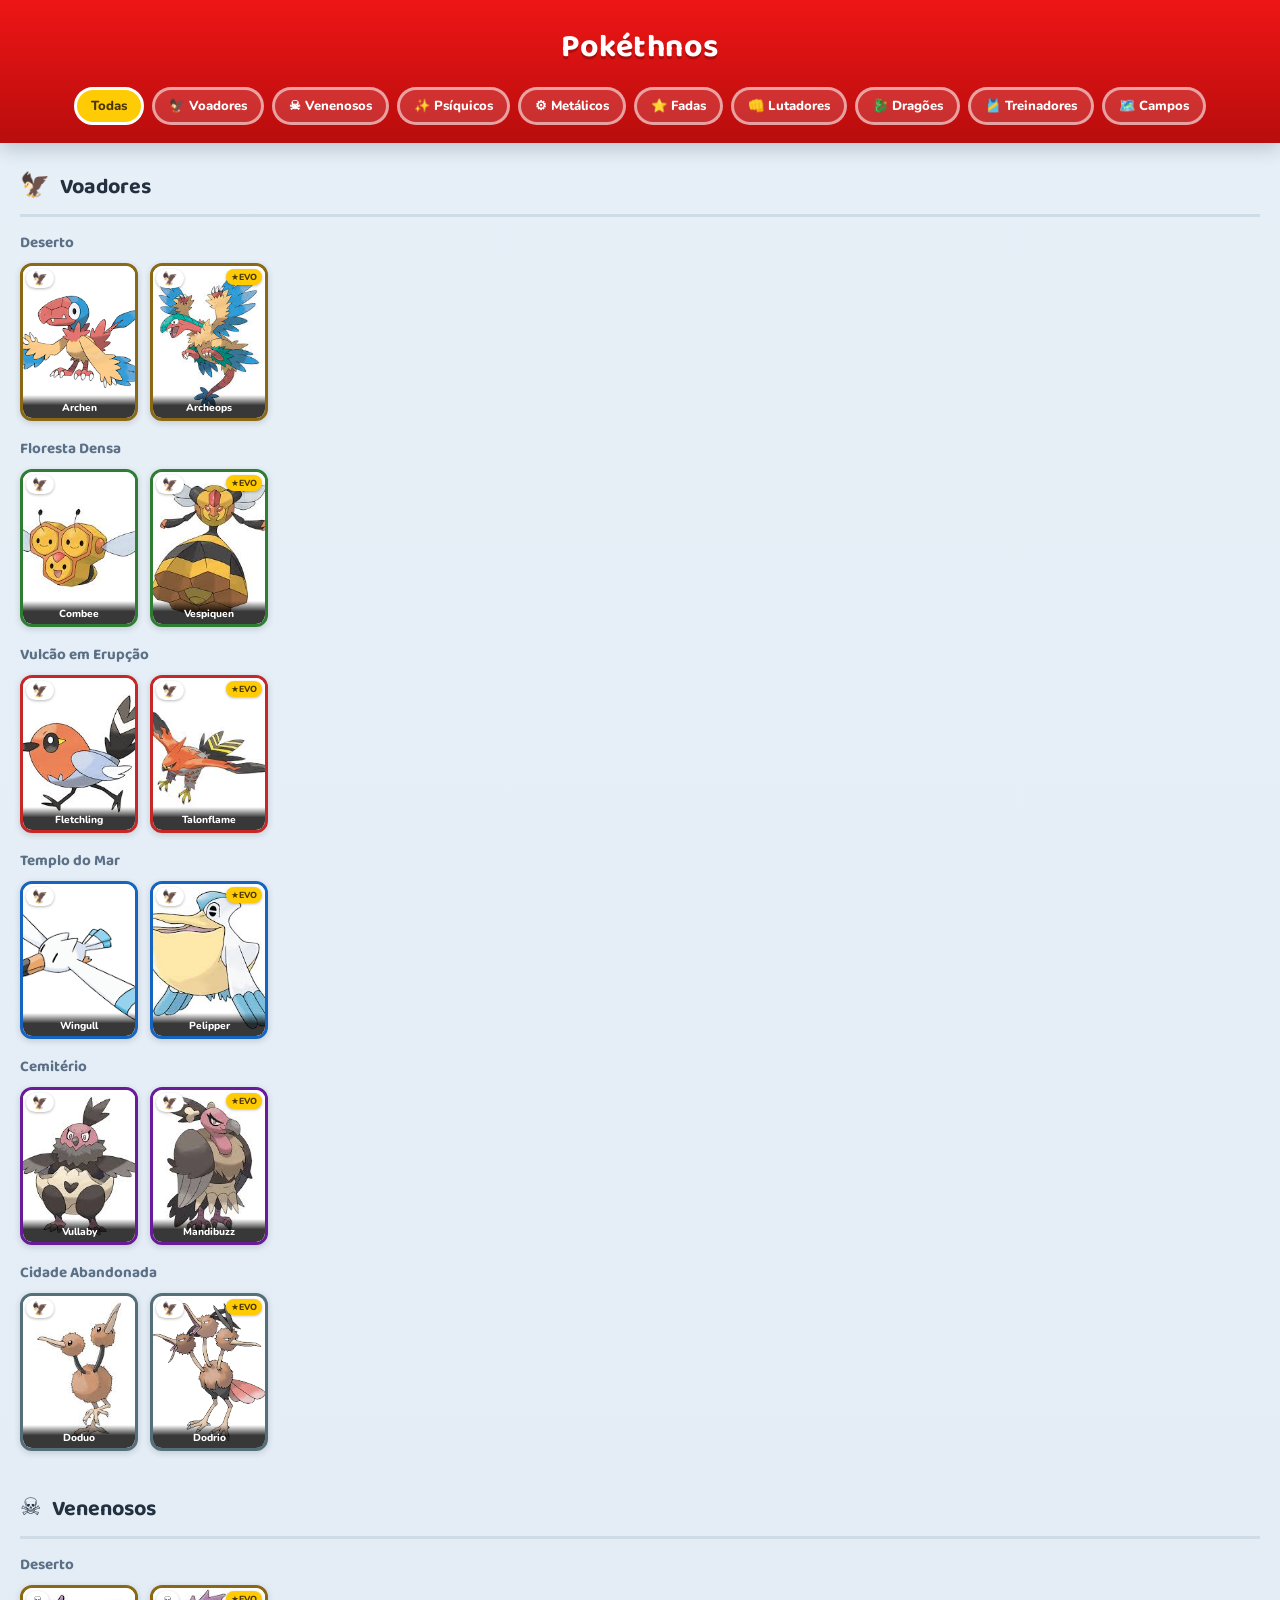
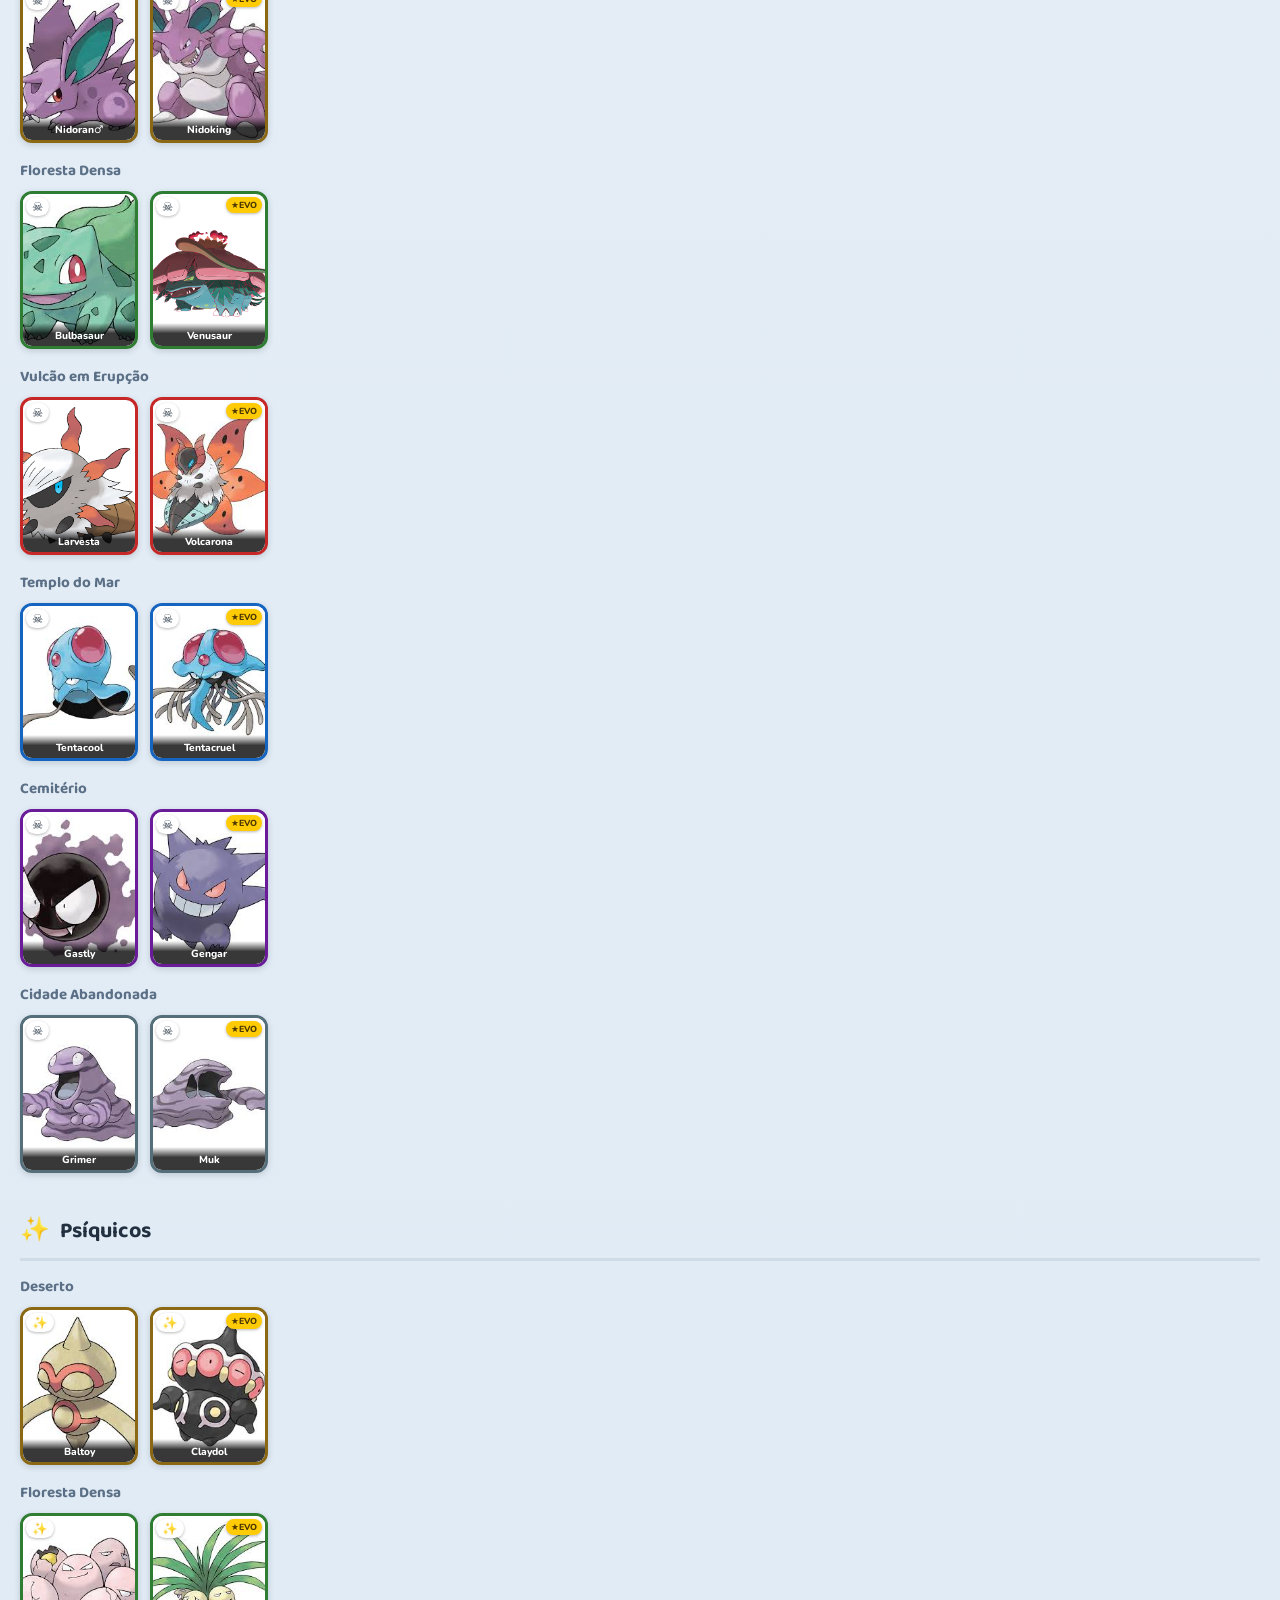
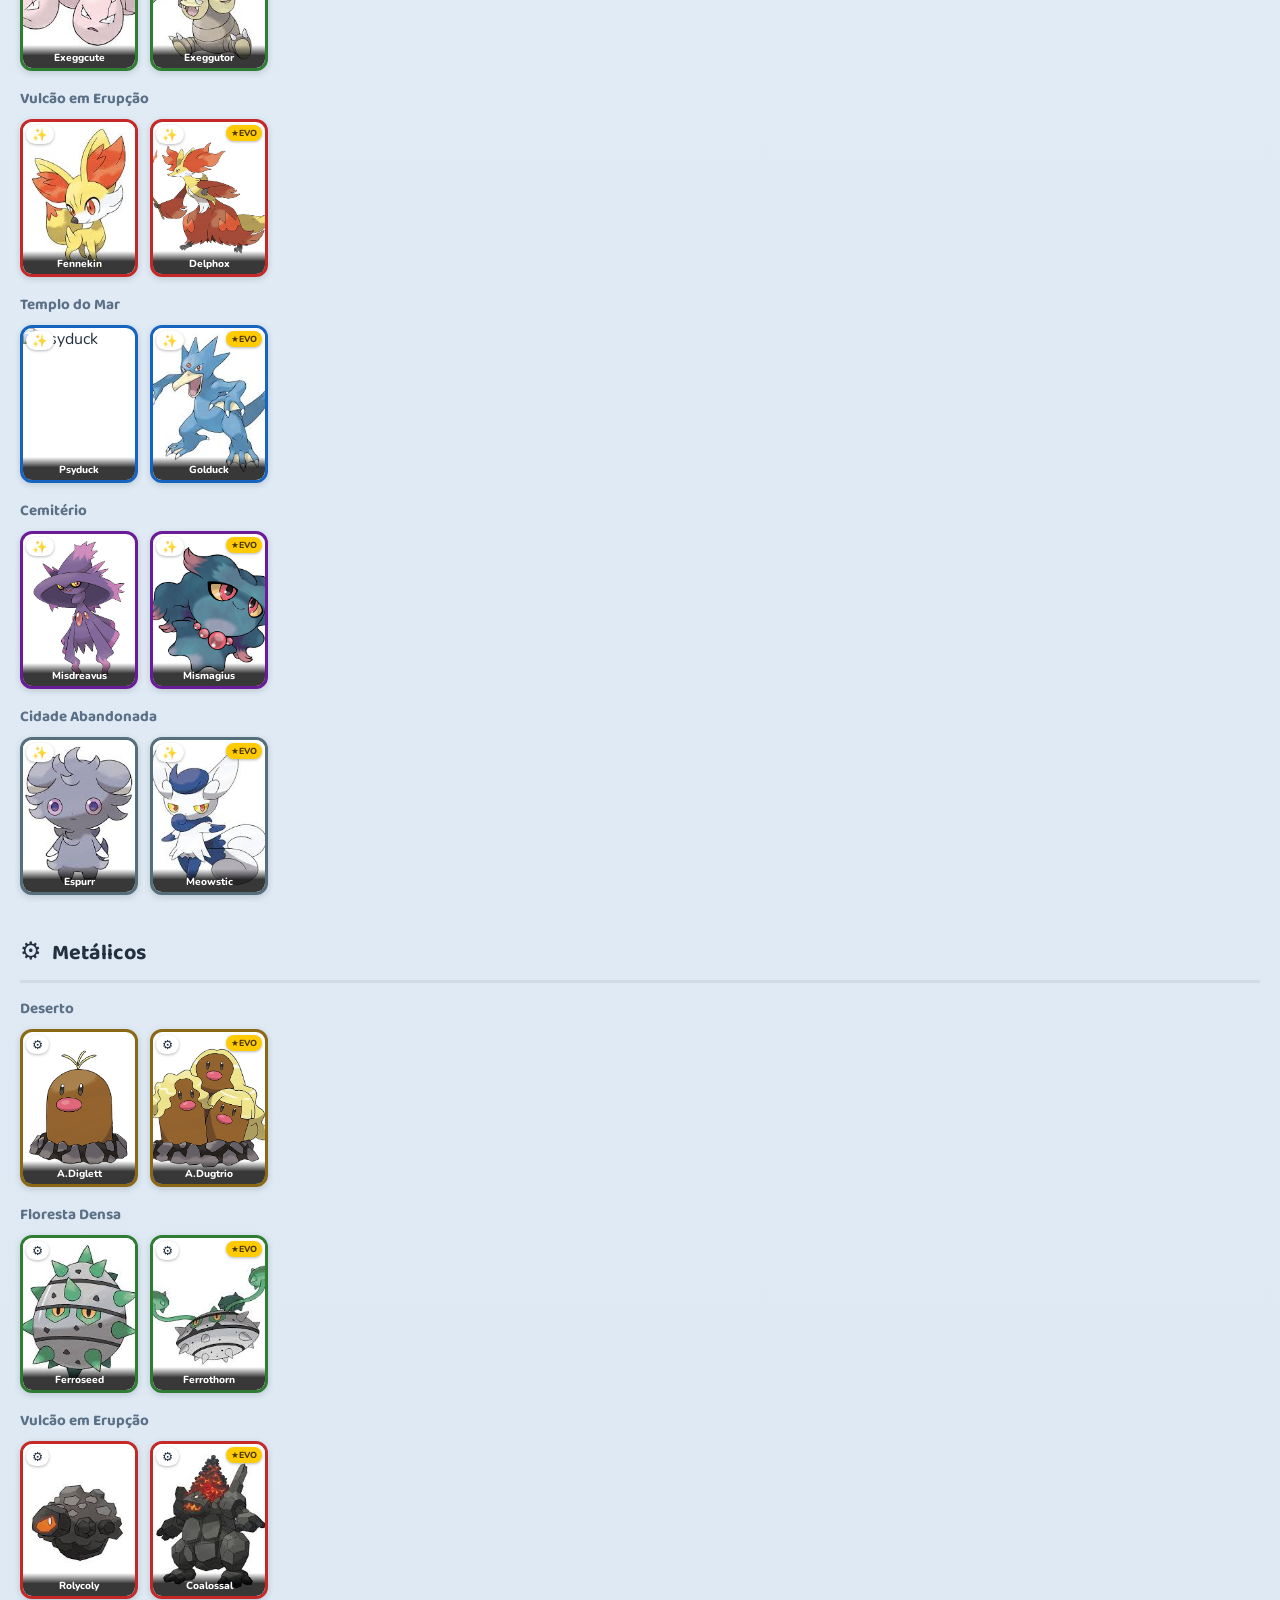
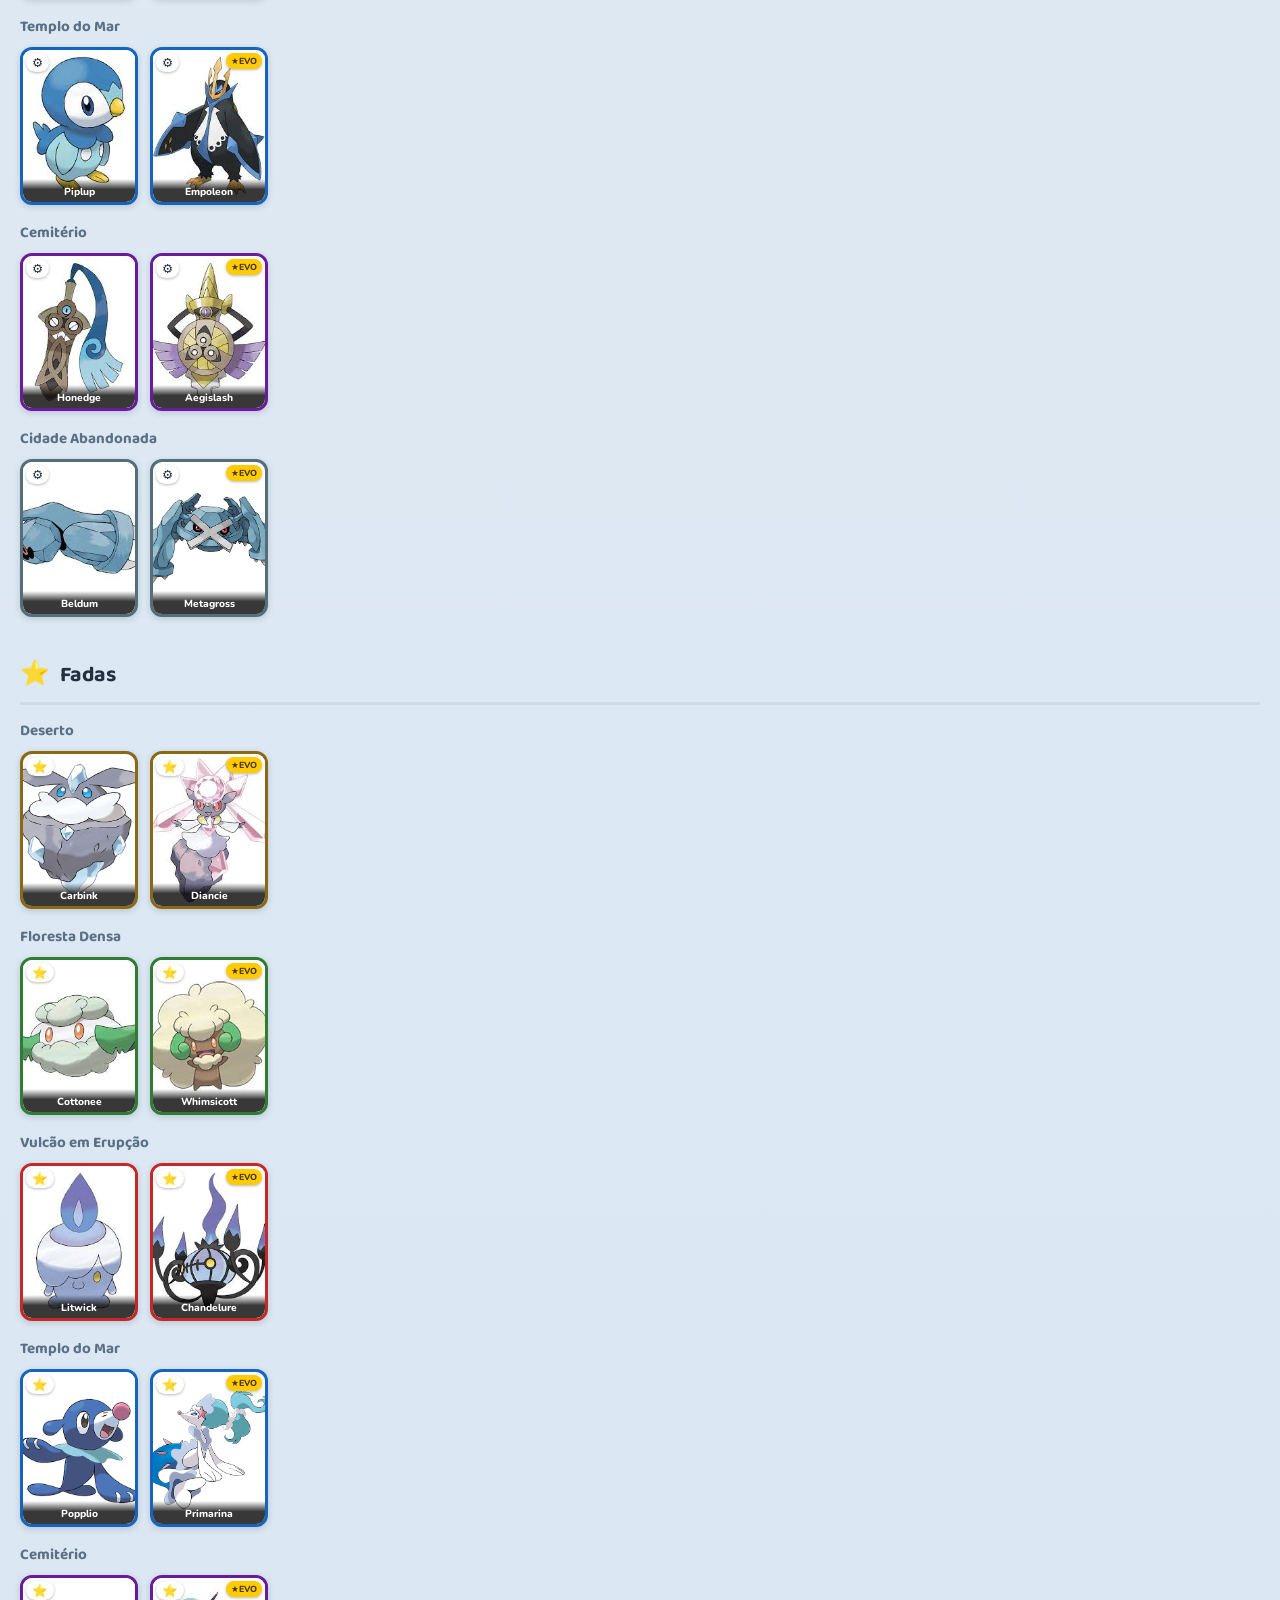
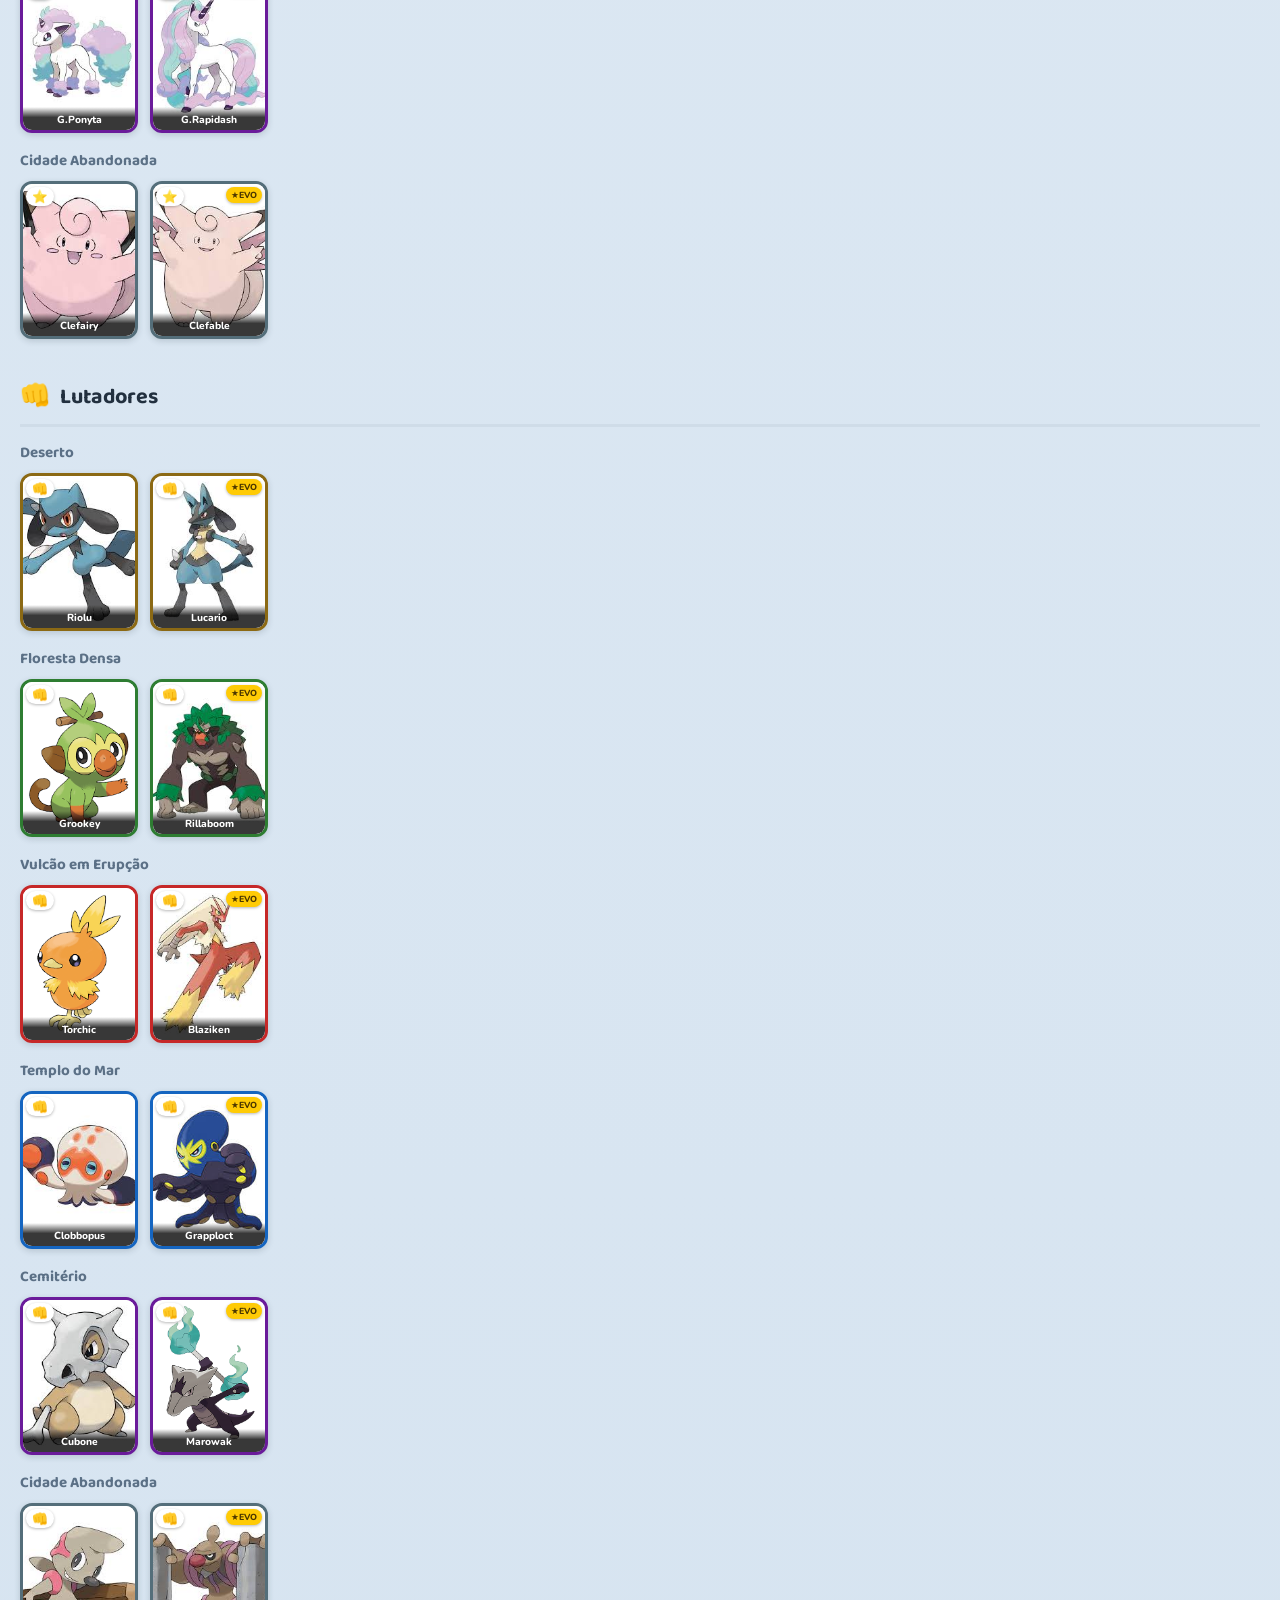
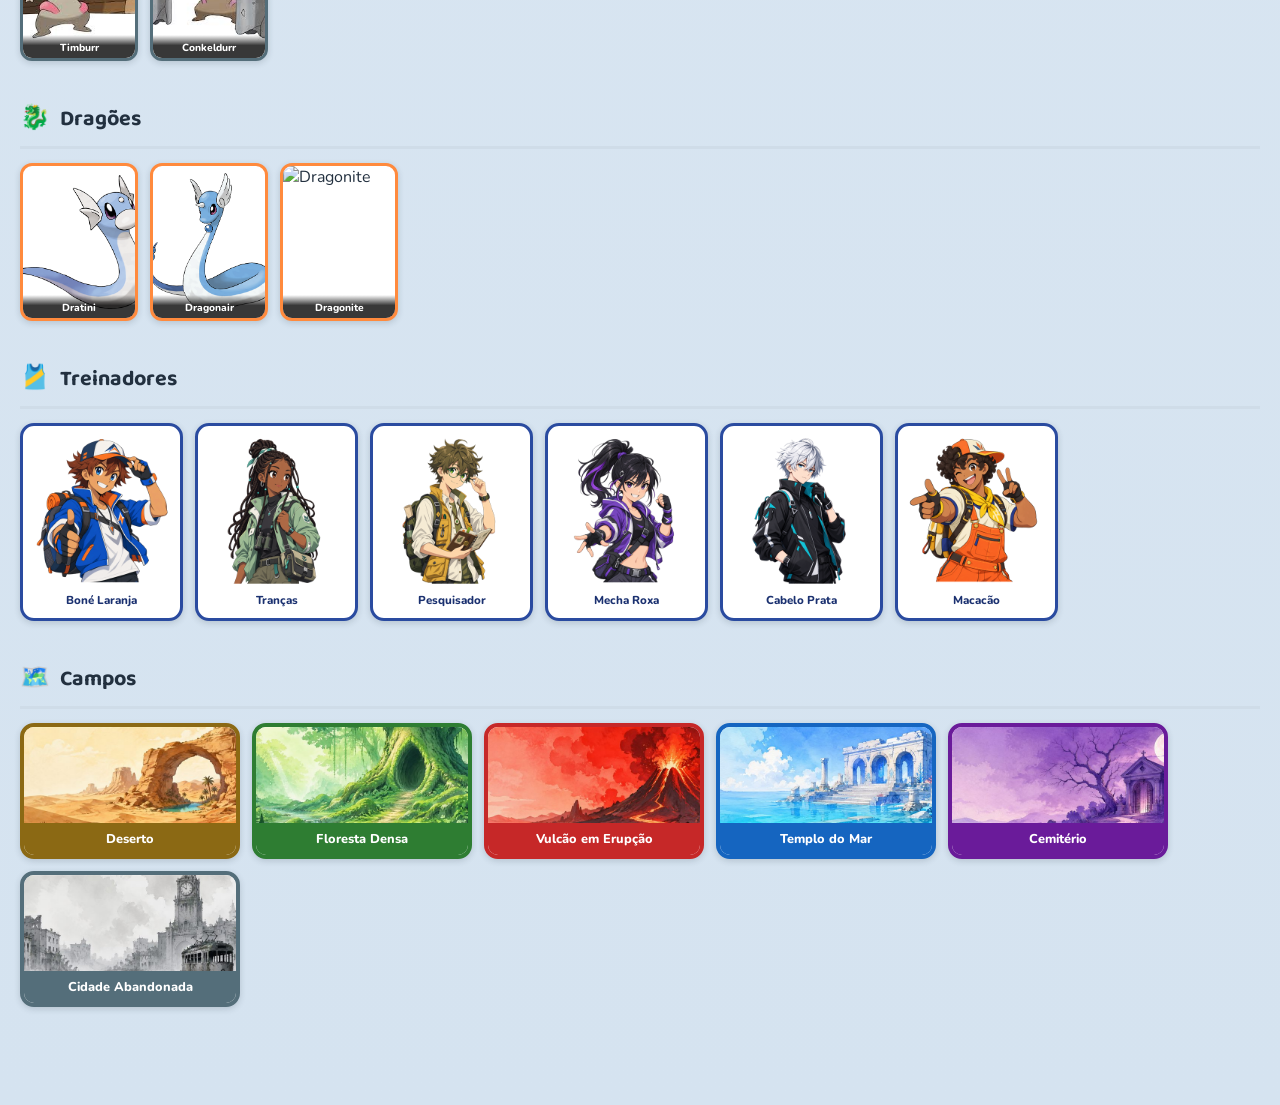
==== cartas_pokethnos/cartas.html @ c7626f6a "docs: add card reference page with tribes, trainers and fields Pagina estatica de apoio a apresentac" ====
<!doctype html>
<html lang="pt-BR">
<head>
<meta charset="UTF-8">
<meta name="viewport" content="width=device-width, initial-scale=1.0">
<title>Pokéthnos — Cartas</title>
<link href="https://fonts.googleapis.com/css2?family=Baloo+2:wght@600;700;800&family=Nunito:wght@600;700;800&display=swap" rel="stylesheet">
<style>
  :root {
    --red: #EE1515;
    --red-dark: #B80D0D;
    --blue: #2A4BA0;
    --blue-dark: #1B3170;
    --yellow: #FFCB05;
    --sky: #E7EFF7;
    --sky-2: #D5E3F0;
    --panel: #FFFFFF;
    --panel-2: #F4F8FC;
    --ink: #22303F;
    --ink-soft: #5B7086;
    --line: #CFDCE8;
    --shadow-sm: 0 2px 6px rgba(34, 48, 63, .18);
    --shadow-md: 0 6px 18px rgba(34, 48, 63, .22);
    --card-w: 118px;
    --card-h: 158px;
  }

  * { box-sizing: border-box; }

  body {
    margin: 0;
    background: linear-gradient(180deg, var(--sky), var(--sky-2));
    color: var(--ink);
    font-family: 'Nunito', system-ui, -apple-system, sans-serif;
    min-height: 100vh;
  }

  header {
    background: linear-gradient(180deg, var(--red), var(--red-dark));
    color: #fff;
    padding: 22px 20px 18px;
    box-shadow: var(--shadow-md);
    position: sticky;
    top: 0;
    z-index: 20;
  }

  h1 {
    font-family: 'Baloo 2', system-ui, sans-serif;
    font-size: 2rem;
    margin: 0 0 14px;
    text-align: center;
    letter-spacing: .5px;
    text-shadow: 0 3px 0 rgba(0, 0, 0, .22);
  }

  .filtros {
    display: flex;
    flex-wrap: wrap;
    justify-content: center;
    gap: 8px;
  }

  .filtro {
    font-family: 'Nunito', sans-serif;
    font-weight: 800;
    font-size: .82rem;
    border: 3px solid rgba(255, 255, 255, .55);
    background: rgba(255, 255, 255, .14);
    color: #fff;
    padding: 7px 14px;
    border-radius: 999px;
    cursor: pointer;
    transition: transform .1s ease, background .15s ease, border-color .15s ease;
  }
  .filtro:hover { transform: translateY(-2px); background: rgba(255, 255, 255, .26); }
  .filtro.ativo {
    background: var(--yellow);
    color: #4A3600;
    border-color: #fff;
  }

  main { padding: 24px 20px 60px; max-width: 1280px; margin: 0 auto; }

  section { margin-bottom: 38px; }

  h2 {
    font-family: 'Baloo 2', system-ui, sans-serif;
    font-size: 1.35rem;
    margin: 0 0 14px;
    padding-bottom: 8px;
    border-bottom: 3px solid var(--line);
    display: flex;
    align-items: center;
    gap: 10px;
  }
  h2 .icone { font-size: 1.5rem; }

  h3 {
    font-family: 'Baloo 2', system-ui, sans-serif;
    font-size: .95rem;
    color: var(--ink-soft);
    margin: 0 0 8px;
  }

  .grade {
    display: flex;
    flex-wrap: wrap;
    gap: 12px;
  }

  .regiao-bloco { margin-bottom: 16px; }

  .card {
    width: var(--card-w);
    height: var(--card-h);
    border-radius: 12px;
    position: relative;
    border: 3px solid var(--card-border, #999);
    background: var(--panel);
    overflow: hidden;
    flex-shrink: 0;
    box-shadow: var(--shadow-sm);
    transition: transform .12s ease, box-shadow .12s ease;
  }
  .card:hover { transform: translateY(-4px); box-shadow: var(--shadow-md); }
  .card-dragon { border-color: #FF8A3D; }

  .card-img { width: 100%; height: 100%; object-fit: cover; display: block; }

  .card-badge {
    position: absolute; top: 3px; left: 3px;
    background: #fff; border-radius: 999px;
    padding: 1px 6px; font-size: .78rem;
    box-shadow: 0 1px 3px rgba(0, 0, 0, .28);
  }

  .card-evo-badge {
    position: absolute; top: 3px; right: 3px;
    background: var(--yellow); color: #4A3600;
    font-size: .55rem; font-weight: 800;
    padding: 2px 5px; border-radius: 999px;
    box-shadow: 0 1px 3px rgba(0, 0, 0, .28);
  }

  .card-name-overlay {
    position: absolute; bottom: 0; left: 0; right: 0;
    background: linear-gradient(180deg, transparent, rgba(0, 0, 0, .78) 45%);
    color: #fff; font-size: .64rem; font-weight: 800;
    padding: 8px 4px 3px; text-align: center; line-height: 1.15;
  }

  .trainer {
    display: block;
    background-repeat: no-repeat;
    background-image: url('img/treinadores.png');
    flex-shrink: 0;
  }

  .treinador-item {
    background: var(--panel);
    border: 3px solid var(--blue);
    border-radius: 14px;
    padding: 10px;
    box-shadow: var(--shadow-sm);
    display: flex;
    flex-direction: column;
    align-items: center;
    gap: 6px;
    transition: transform .12s ease, box-shadow .12s ease;
  }
  .treinador-item:hover { transform: translateY(-4px); box-shadow: var(--shadow-md); }
  .treinador-nome { font-size: .72rem; font-weight: 800; color: var(--blue-dark); }

  .campo-item {
    width: 220px;
    border-radius: 14px;
    overflow: hidden;
    border: 4px solid var(--campo-cor);
    background: var(--panel);
    box-shadow: var(--shadow-sm);
    transition: transform .12s ease, box-shadow .12s ease;
  }
  .campo-item:hover { transform: translateY(-4px); box-shadow: var(--shadow-md); }
  .campo-img { width: 100%; height: 96px; object-fit: cover; display: block; }
  .campo-nome {
    background: var(--campo-cor);
    color: #fff;
    font-weight: 800;
    font-size: .8rem;
    text-align: center;
    padding: 7px 6px;
  }

  .oculto { display: none; }
</style>
</head>
<body>

<header>
  <h1>Pokéthnos</h1>
  <div class="filtros" id="filtros"></div>
</header>

<main>
  <div id="tribos"></div>

  <section id="sec-dragoes">
    <h2><span class="icone">🐉</span> Dragões</h2>
    <div class="grade" id="dragoes"></div>
  </section>

  <section id="sec-treinadores">
    <h2><span class="icone">🎽</span> Treinadores</h2>
    <div class="grade" id="treinadores"></div>
  </section>

  <section id="sec-campos">
    <h2><span class="icone">🗺️</span> Campos</h2>
    <div class="grade" id="campos"></div>
  </section>
</main>

<script>
/* ---------------------------------------------------------------
   Dados espelhados de backend/src/main/java/com/pokethnos/engine/GameData.java
   --------------------------------------------------------------- */

const REGIOES = [
  { id: 'marrom',   nome: 'Deserto',            cor: '#8B6914' },
  { id: 'verde',    nome: 'Floresta Densa',     cor: '#2E7D32' },
  { id: 'vermelho', nome: 'Vulcão em Erupção',  cor: '#C62828' },
  { id: 'azul',     nome: 'Templo do Mar',      cor: '#1565C0' },
  { id: 'roxo',     nome: 'Cemitério',          cor: '#6A1B9A' },
  { id: 'cinza',    nome: 'Cidade Abandonada',  cor: '#546E7A' },
];

/* Cada tribo traz os nomes na ordem das regioes: base, evoluido, base, evoluido... */
const TRIBOS = [
  { id: 'voadores',  nome: 'Voadores',  icone: '🦅',
    nomes: ['Archen','Archeops','Combee','Vespiquen','Fletchling','Talonflame','Wingull','Pelipper','Vullaby','Mandibuzz','Doduo','Dodrio'] },
  { id: 'venenosos', nome: 'Venenosos', icone: '☠',
    nomes: ['Nidoran♂','Nidoking','Bulbasaur','Venusaur','Larvesta','Volcarona','Tentacool','Tentacruel','Gastly','Gengar','Grimer','Muk'] },
  { id: 'psiquicos', nome: 'Psíquicos', icone: '✨',
    nomes: ['Baltoy','Claydol','Exeggcute','Exeggutor','Fennekin','Delphox','Psyduck','Golduck','Misdreavus','Mismagius','Espurr','Meowstic'] },
  { id: 'metalicos', nome: 'Metálicos', icone: '⚙',
    nomes: ['A.Diglett','A.Dugtrio','Ferroseed','Ferrothorn','Rolycoly','Coalossal','Piplup','Empoleon','Honedge','Aegislash','Beldum','Metagross'] },
  { id: 'fadas',     nome: 'Fadas',     icone: '⭐',
    nomes: ['Carbink','Diancie','Cottonee','Whimsicott','Litwick','Chandelure','Popplio','Primarina','G.Ponyta','G.Rapidash','Clefairy','Clefable'] },
  { id: 'lutadores', nome: 'Lutadores', icone: '👊',
    nomes: ['Riolu','Lucario','Grookey','Rillaboom','Torchic','Blaziken','Clobbopus','Grapploct','Cubone','Marowak','Timburr','Conkeldurr'] },
];

const DRAGOES = ['Dratini', 'Dragonair', 'Dragonite'];

const IMAGENS = {
  'Archen':'archen.png','Archeops':'archeops.jpeg','Combee':'combee.jpeg','Vespiquen':'vespiquen.jpeg',
  'Fletchling':'fletchling.jpeg','Talonflame':'talonflame.jpeg','Wingull':'wingull.png','Pelipper':'pelipper.jpeg',
  'Vullaby':'vullaby.jpeg','Mandibuzz':'mandibuzz.jpeg','Doduo':'doduo.jpeg','Dodrio':'dodrio.png',
  'Nidoran♂':'nidoran.jpeg','Nidoking':'nidoking.jpeg','Bulbasaur':'bulbasaur.jpeg','Venusaur':'venusaur.png',
  'Larvesta':'larvesta.png','Volcarona':'volcarona.jpeg','Tentacool':'tentacool.jpeg','Tentacruel':'tentacruel.jpeg',
  'Gastly':'gastly.jpeg','Gengar':'gengar.jpeg','Grimer':'grimer.jpeg','Muk':'muk.jpeg',
  'Baltoy':'baltoy.jpeg','Claydol':'claydol.jpeg','Exeggcute':'exeggcute.jpeg','Exeggutor':'exeggcutor.jpeg',
  'Fennekin':'fennekin.jpeg','Delphox':'delphox.png','Psyduck':'psyduck.png','Golduck':'golduck.jpeg',
  'Misdreavus':'misdreavus.png','Mismagius':'mismagius.png','Espurr':'espurr.jpeg','Meowstic':'meowstic.jpeg',
  'A.Diglett':'alolan diglett.png','A.Dugtrio':'alolan dugtrio.png','Ferroseed':'ferroseed.jpeg','Ferrothorn':'ferrothorn.jpeg',
  'Rolycoly':'rolycoly.jpeg','Coalossal':'coalossal.jpeg','Piplup':'piplup.jpeg','Empoleon':'empoleon.jpeg',
  'Honedge':'honedge.jpeg','Aegislash':'aegislash.jpeg','Beldum':'beldum.jpeg','Metagross':'metagross.png',
  'Carbink':'carbink.png','Diancie':'diancie.jpeg','Cottonee':'cottonee.jpeg','Whimsicott':'whimscott.jpeg',
  'Litwick':'litwick.jpeg','Chandelure':'chandelure.jpeg','Popplio':'popplio.png','Primarina':'primarina.png',
  'G.Ponyta':'galarian ponyta.jpeg','G.Rapidash':'galarian rapidash.jpeg','Clefairy':'clefairy.jpeg','Clefable':'clafable.jpeg',
  'Riolu':'riolu.jpeg','Lucario':'lucario.jpeg','Grookey':'grookey.png','Rillaboom':'rillaboom.jpeg',
  'Torchic':'torchic.png','Blaziken':'blaziken.jpeg','Clobbopus':'clobbopus.jpeg','Grapploct':'grapploct.jpeg',
  'Cubone':'cubone.jpeg','Marowak':'marowak.png','Timburr':'timburr.jpeg','Conkeldurr':'conkeldurr.jpeg',
  'Dratini':'dratini.png','Dragonair':'dragonair.png','Dragonite':'dragonite.png',
};

const TRAINER_COLS = 3, TRAINER_ROWS = 2;
const TRAINER_ASPECT = 364 / 400;
const TREINADORES = ['Boné Laranja','Tranças','Pesquisador','Mecha Roxa','Cabelo Prata','Macacão'];

/* --------------------------------------------------------------- */

function montaCarta({ nome, cor, icone, evoluido, dragao }) {
  const el = document.createElement('div');
  el.className = 'card' + (dragao ? ' card-dragon' : '');
  el.style.setProperty('--card-border', dragao ? '#c9a010' : cor);

  const img = document.createElement('img');
  img.className = 'card-img';
  img.src = 'img/pokemon/' + IMAGENS[nome];
  img.alt = nome;
  img.loading = 'lazy';
  el.appendChild(img);

  if (!dragao) {
    const badge = document.createElement('div');
    badge.className = 'card-badge';
    badge.textContent = icone;
    el.appendChild(badge);
  }

  if (evoluido) {
    const evo = document.createElement('div');
    evo.className = 'card-evo-badge';
    evo.textContent = '★EVO';
    el.appendChild(evo);
  }

  const nomeEl = document.createElement('div');
  nomeEl.className = 'card-name-overlay';
  nomeEl.textContent = nome;
  el.appendChild(nomeEl);

  return el;
}

function montaTribos() {
  const alvo = document.getElementById('tribos');

  TRIBOS.forEach((tribo) => {
    const sec = document.createElement('section');
    sec.dataset.tribo = tribo.id;

    const h2 = document.createElement('h2');
    h2.innerHTML = '<span class="icone">' + tribo.icone + '</span>';
    h2.appendChild(document.createTextNode(' ' + tribo.nome));
    sec.appendChild(h2);

    REGIOES.forEach((regiao, i) => {
      const bloco = document.createElement('div');
      bloco.className = 'regiao-bloco';

      const h3 = document.createElement('h3');
      h3.textContent = regiao.nome;
      bloco.appendChild(h3);

      const grade = document.createElement('div');
      grade.className = 'grade';
      [tribo.nomes[i * 2], tribo.nomes[i * 2 + 1]].forEach((nome, k) => {
        grade.appendChild(montaCarta({
          nome, cor: regiao.cor, icone: tribo.icone, evoluido: k === 1, dragao: false,
        }));
      });
      bloco.appendChild(grade);
      sec.appendChild(bloco);
    });

    alvo.appendChild(sec);
  });
}

function montaDragoes() {
  const alvo = document.getElementById('dragoes');
  DRAGOES.forEach((nome) => {
    alvo.appendChild(montaCarta({ nome, dragao: true }));
  });
}

function montaTreinadores() {
  const alvo = document.getElementById('treinadores');
  const altura = 150;
  const largura = Math.round(altura * TRAINER_ASPECT);

  TREINADORES.forEach((nome, i) => {
    const col = i % TRAINER_COLS;
    const row = Math.floor(i / TRAINER_COLS);

    const item = document.createElement('div');
    item.className = 'treinador-item';

    const sprite = document.createElement('span');
    sprite.className = 'trainer';
    sprite.style.width = largura + 'px';
    sprite.style.height = altura + 'px';
    sprite.style.backgroundSize = (TRAINER_COLS * 100) + '% ' + (TRAINER_ROWS * 100) + '%';
    sprite.style.backgroundPosition =
      (col * (100 / (TRAINER_COLS - 1))) + '% ' + (row * 100) + '%';
    item.appendChild(sprite);

    const label = document.createElement('div');
    label.className = 'treinador-nome';
    label.textContent = nome;
    item.appendChild(label);

    alvo.appendChild(item);
  });
}

function montaCampos() {
  const alvo = document.getElementById('campos');
  REGIOES.forEach((regiao) => {
    const item = document.createElement('div');
    item.className = 'campo-item';
    item.style.setProperty('--campo-cor', regiao.cor);

    const img = document.createElement('img');
    img.className = 'campo-img';
    img.src = 'img/biomas/' + regiao.id + '.jpg';
    img.alt = regiao.nome;
    img.loading = 'lazy';
    item.appendChild(img);

    const nome = document.createElement('div');
    nome.className = 'campo-nome';
    nome.textContent = regiao.nome;
    item.appendChild(nome);

    alvo.appendChild(item);
  });
}

function montaFiltros() {
  const alvo = document.getElementById('filtros');
  const opcoes = [
    { id: 'todas', rotulo: 'Todas' },
    ...TRIBOS.map((t) => ({ id: t.id, rotulo: t.icone + ' ' + t.nome })),
    { id: 'dragoes', rotulo: '🐉 Dragões' },
    { id: 'treinadores', rotulo: '🎽 Treinadores' },
    { id: 'campos', rotulo: '🗺️ Campos' },
  ];

  opcoes.forEach((opcao) => {
    const botao = document.createElement('button');
    botao.className = 'filtro' + (opcao.id === 'todas' ? ' ativo' : '');
    botao.textContent = opcao.rotulo;
    botao.dataset.alvo = opcao.id;
    botao.addEventListener('click', () => aplicaFiltro(opcao.id, botao));
    alvo.appendChild(botao);
  });
}

function aplicaFiltro(id, botao) {
  document.querySelectorAll('.filtro').forEach((b) => b.classList.toggle('ativo', b === botao));

  document.querySelectorAll('#tribos section').forEach((sec) => {
    sec.classList.toggle('oculto', id !== 'todas' && sec.dataset.tribo !== id);
  });

  const mostraExtra = (elId, chave) => {
    document.getElementById(elId).classList.toggle('oculto', id !== 'todas' && id !== chave);
  };
  mostraExtra('sec-dragoes', 'dragoes');
  mostraExtra('sec-treinadores', 'treinadores');
  mostraExtra('sec-campos', 'campos');

  window.scrollTo({ top: 0, behavior: 'smooth' });
}

montaTribos();
montaDragoes();
montaTreinadores();
montaCampos();
montaFiltros();
</script>

</body>
</html>
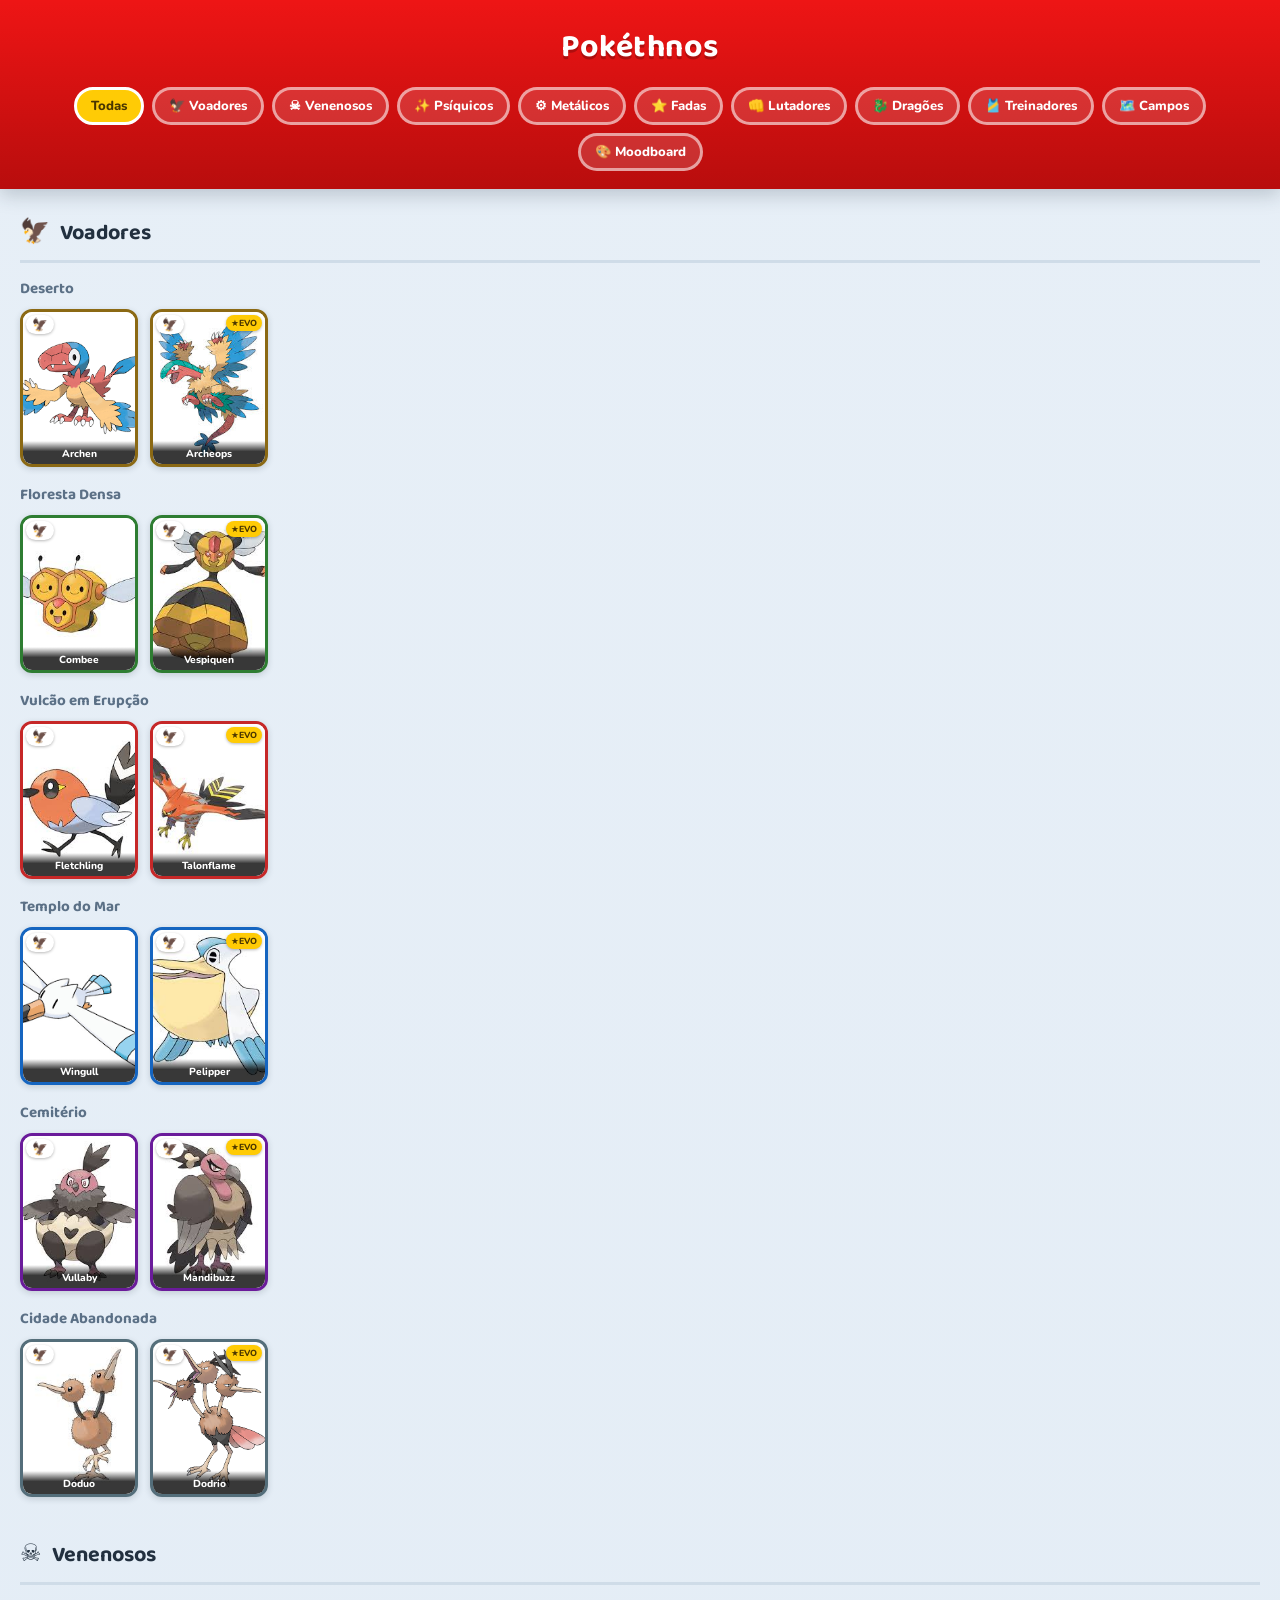
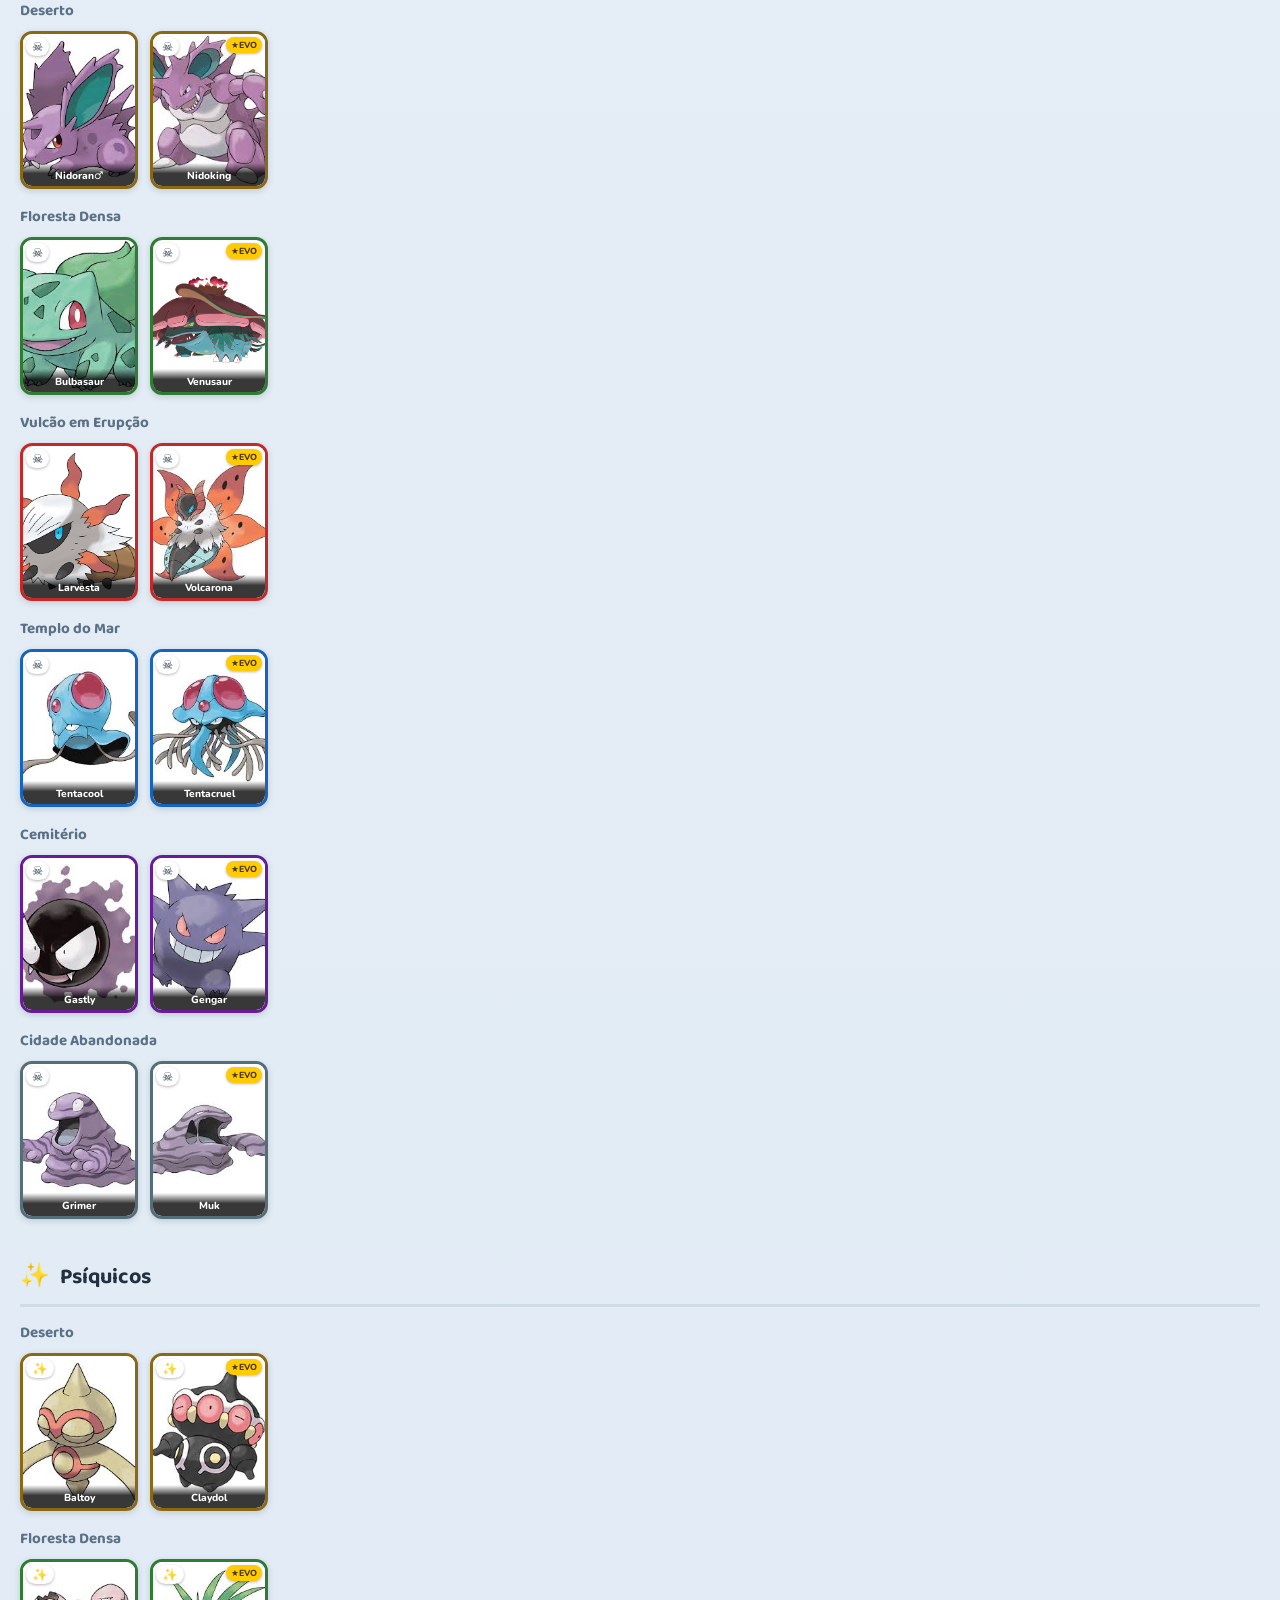
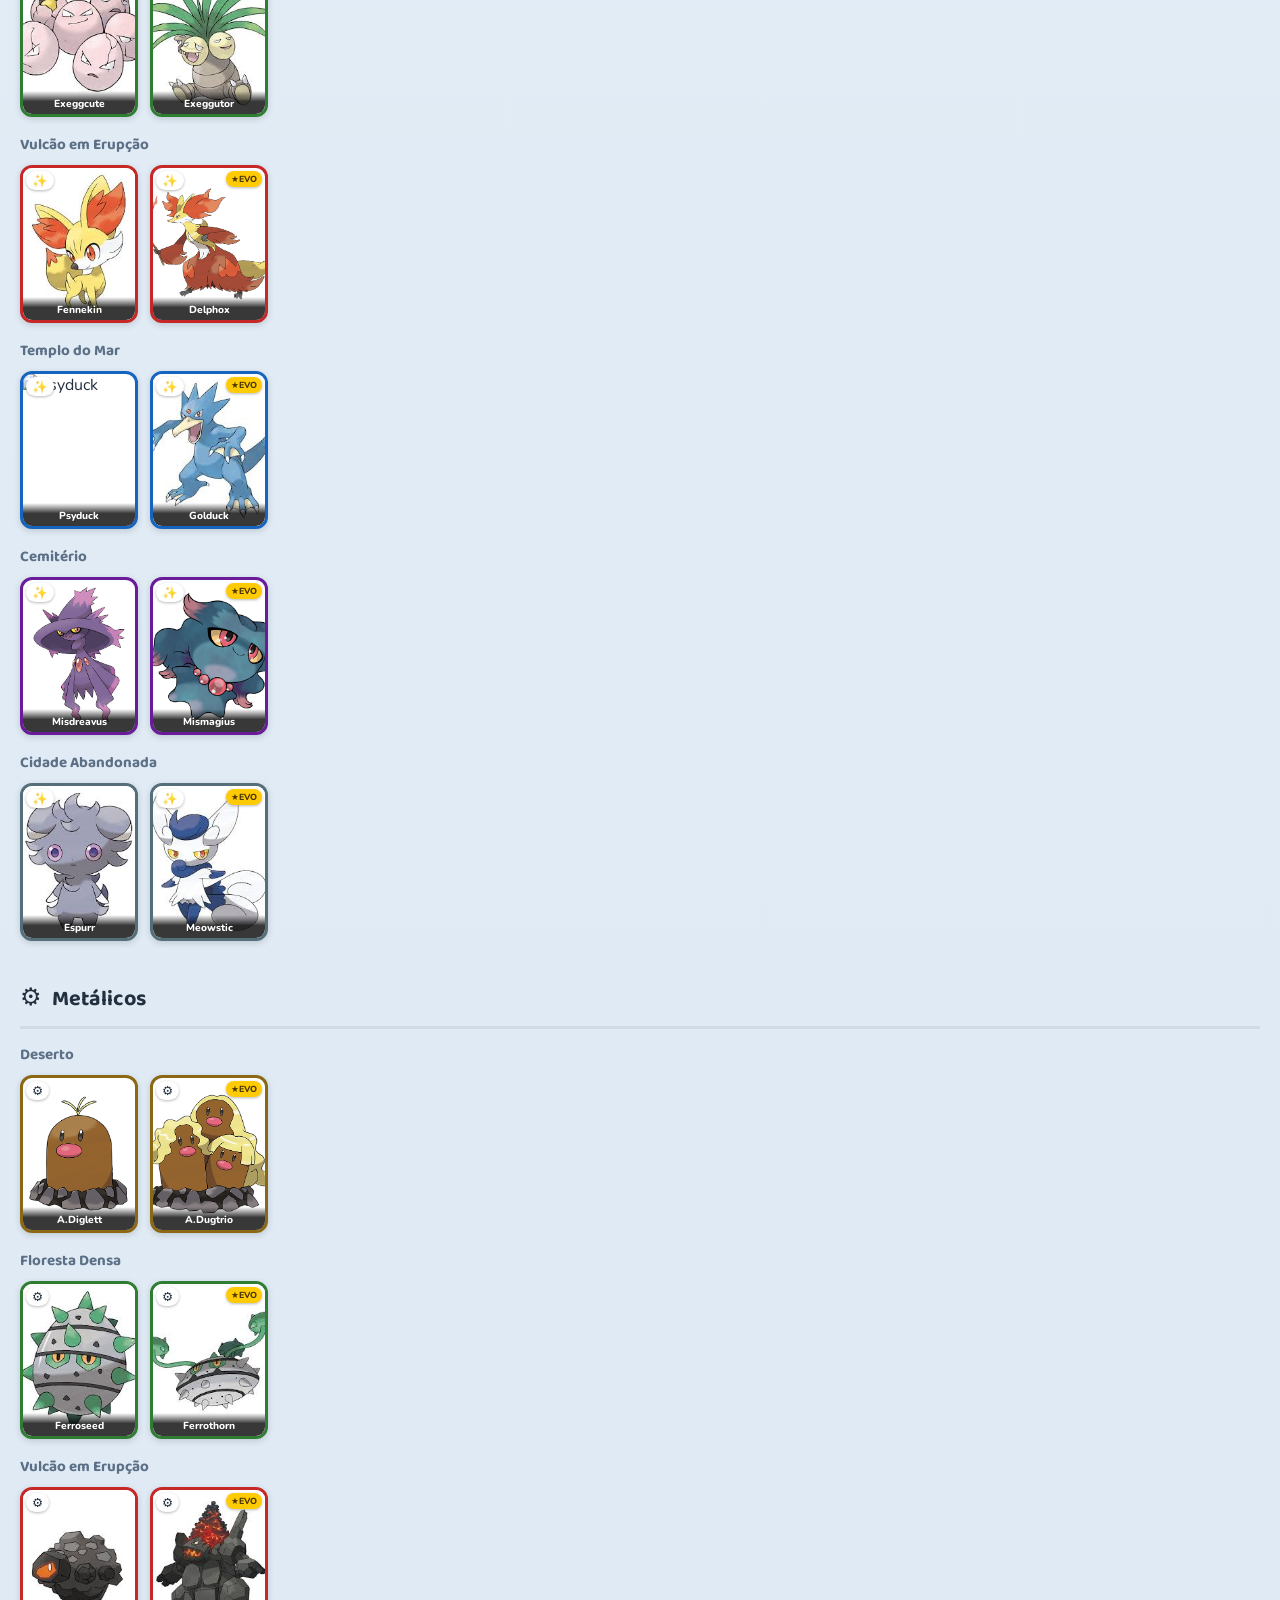
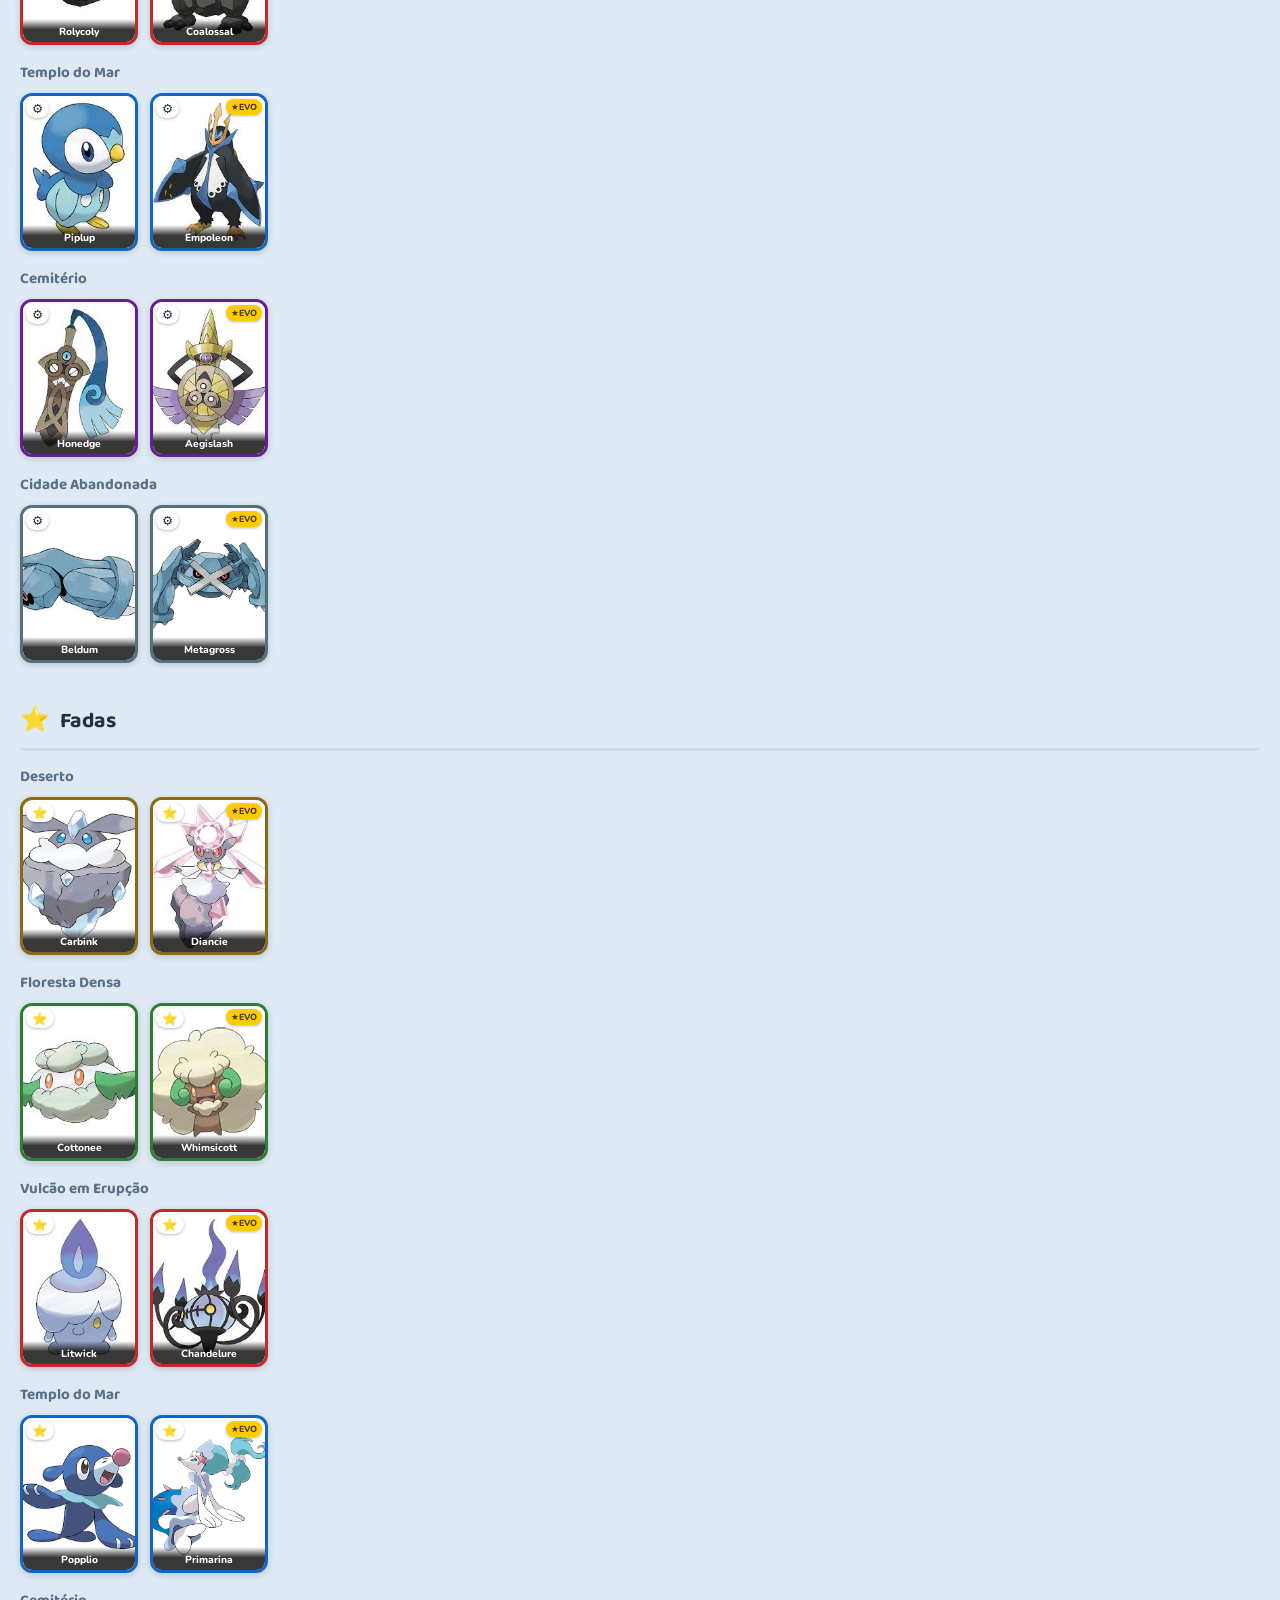
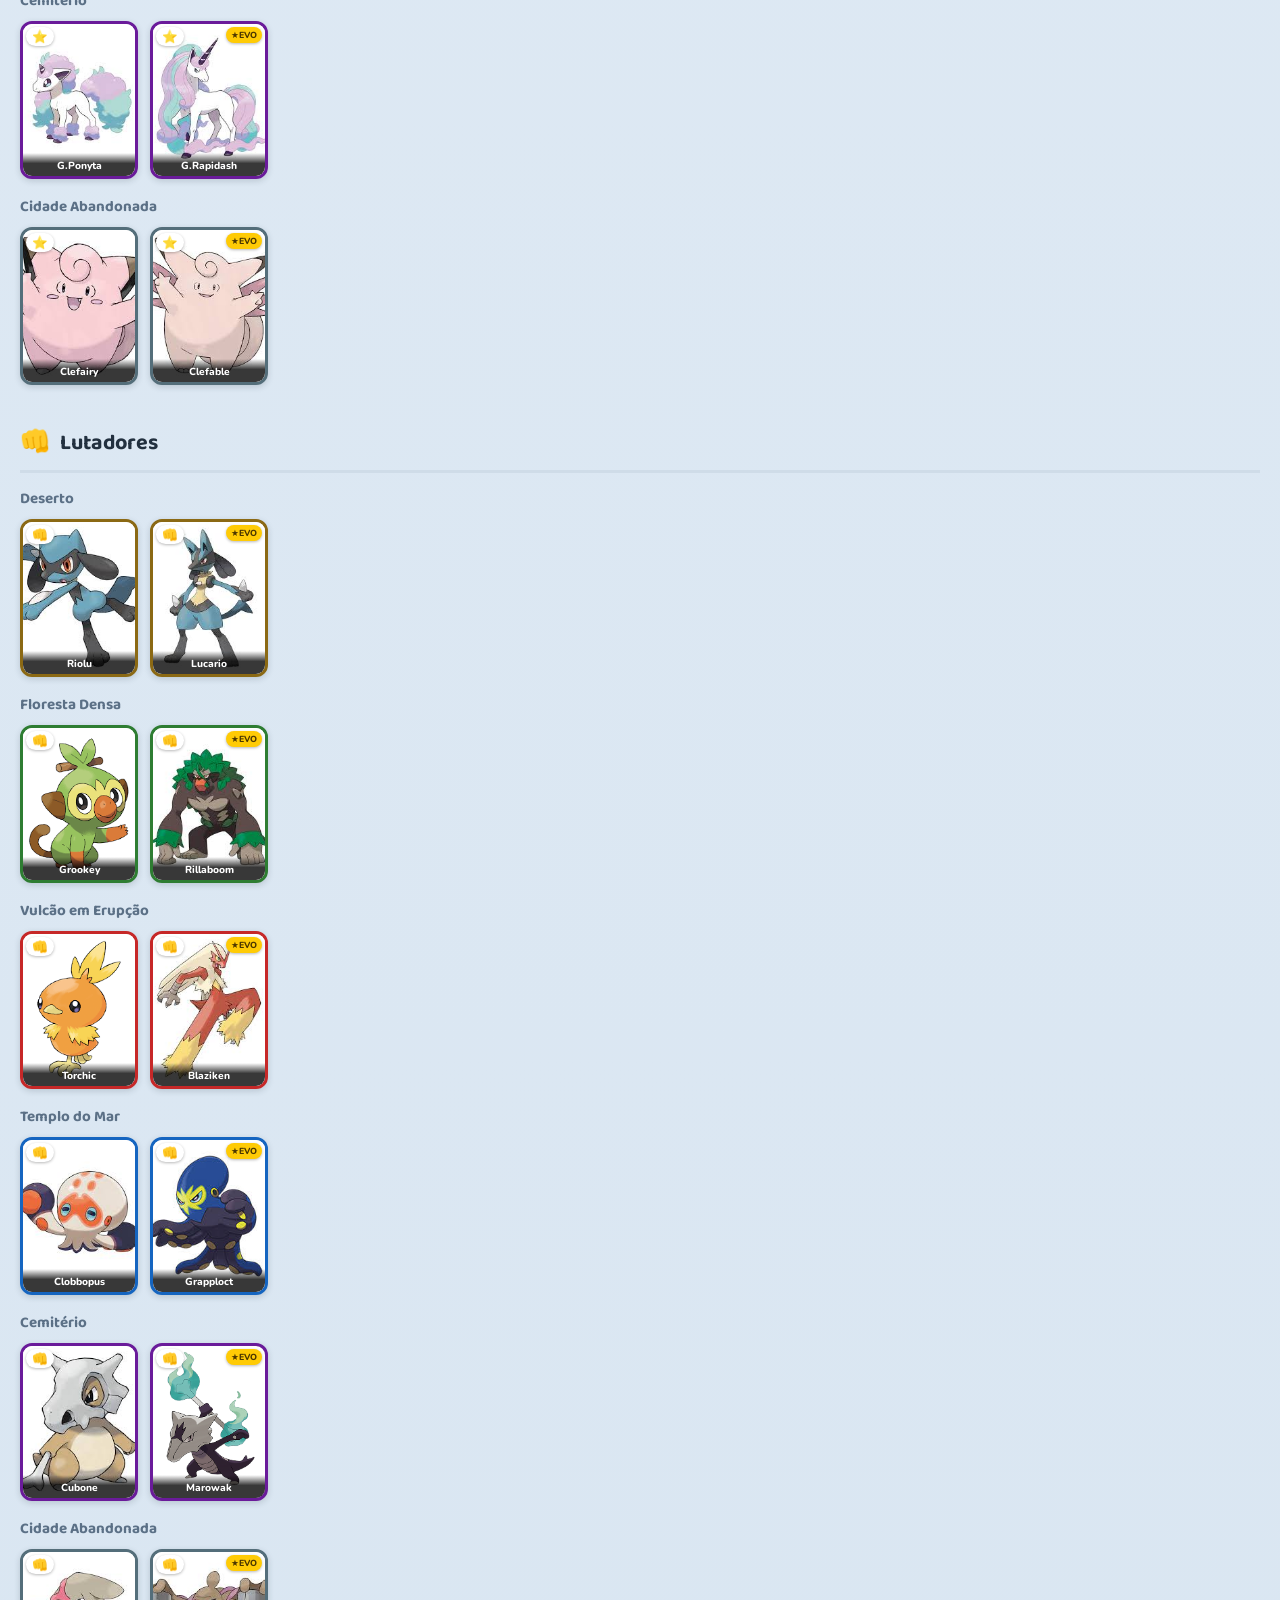
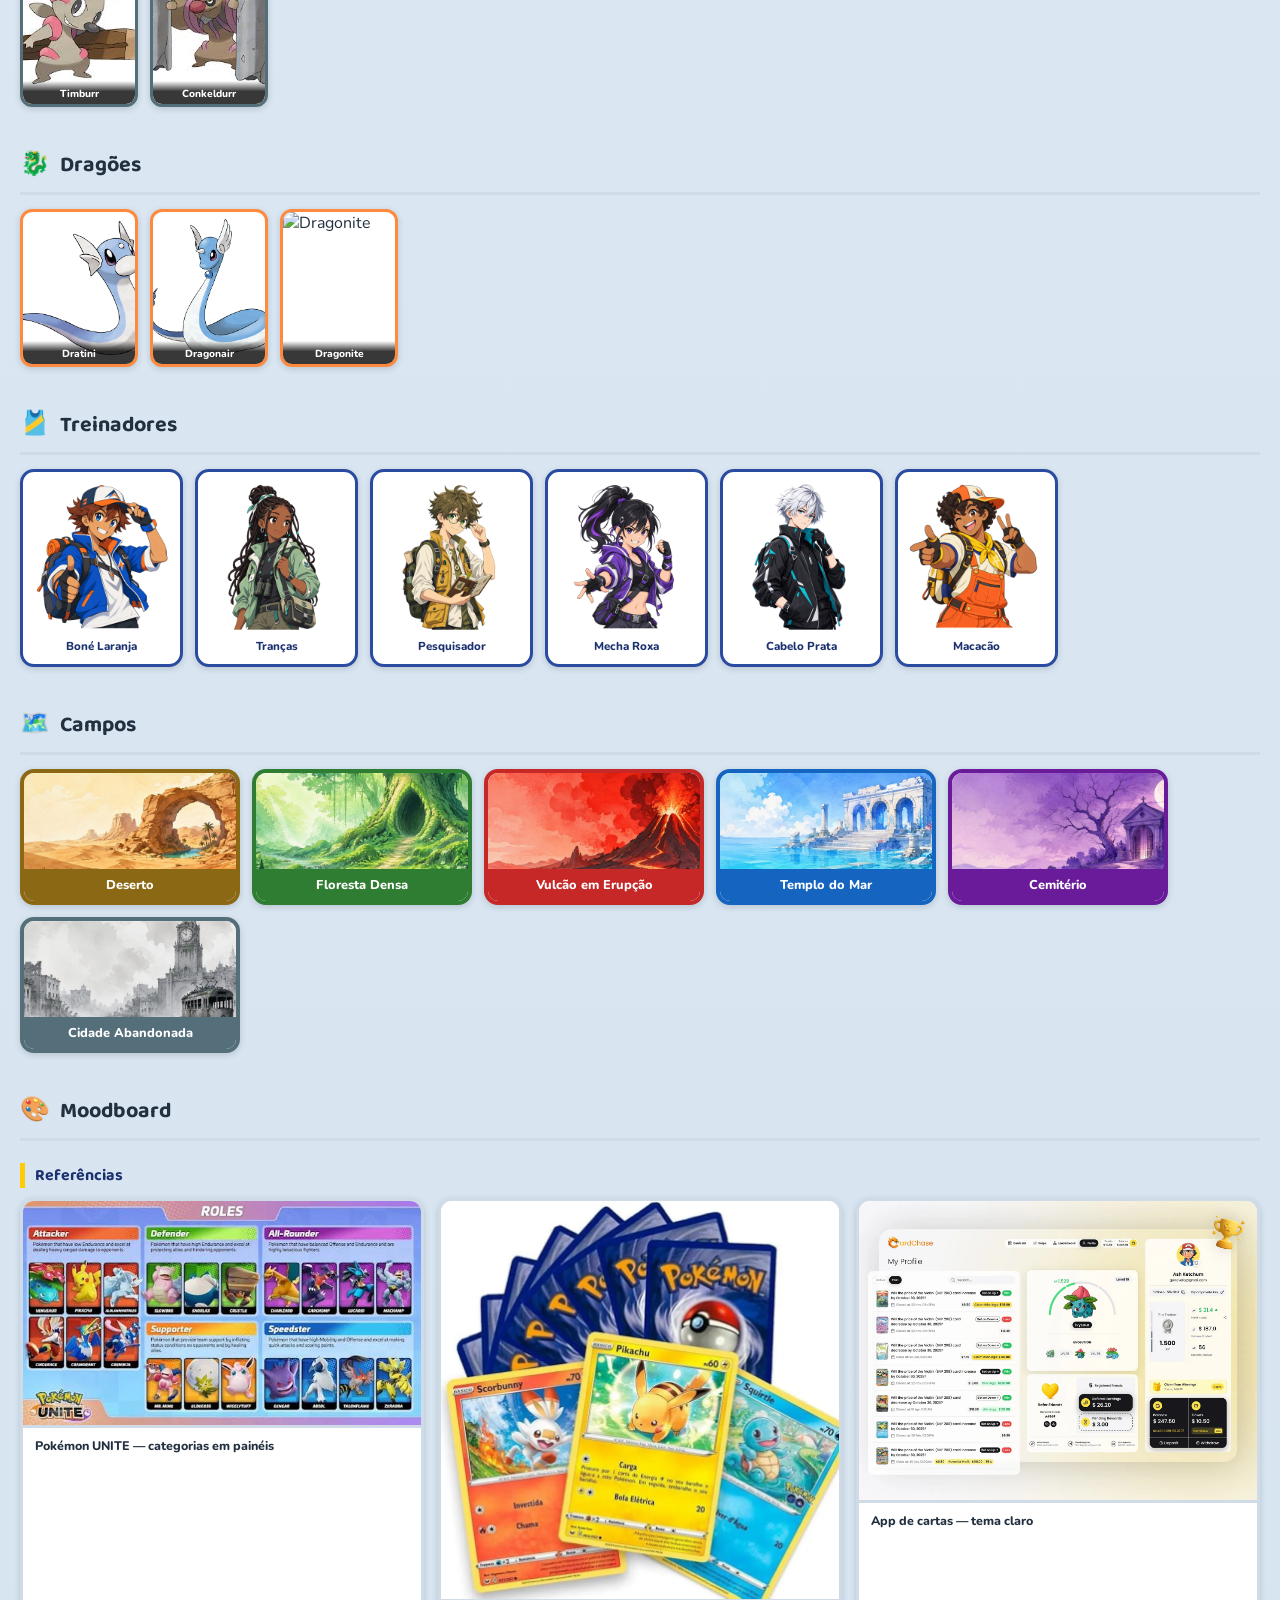
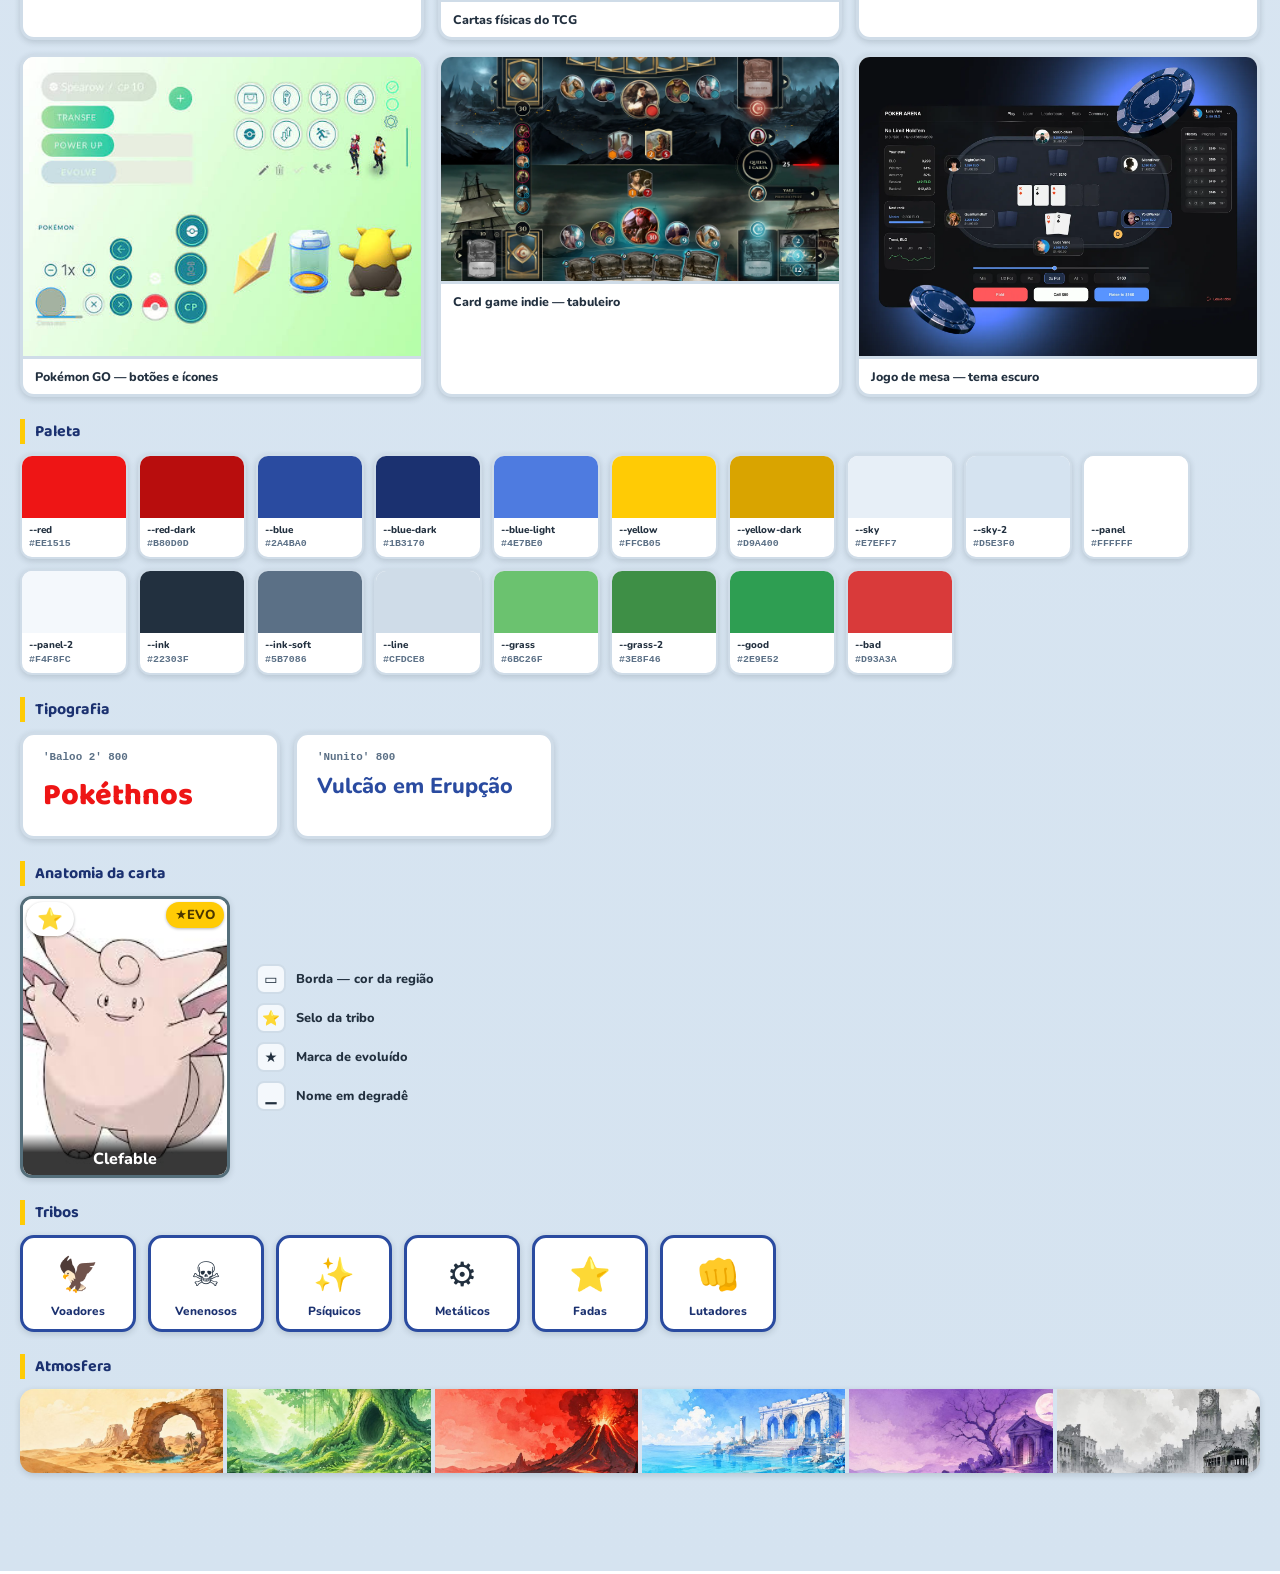
==== commit ae644ace: "docs: add moodboard section to the card reference page Referencias visuais (Pokemon UNITE, TCG, Poke" ====
--- a/cartas_pokethnos/cartas.html
+++ b/cartas_pokethnos/cartas.html
@@ -192,6 +192,123 @@
     padding: 7px 6px;
   }
 
+  /* ---------- moodboard ---------- */
+
+  .mood-sub {
+    font-family: 'Baloo 2', system-ui, sans-serif;
+    font-size: 1rem;
+    color: var(--blue-dark);
+    margin: 22px 0 10px;
+    padding-left: 10px;
+    border-left: 5px solid var(--yellow);
+  }
+
+  .ref-grade {
+    display: grid;
+    grid-template-columns: repeat(auto-fit, minmax(300px, 1fr));
+    gap: 14px;
+  }
+
+  .ref-item {
+    background: var(--panel);
+    border: 3px solid var(--line);
+    border-radius: 14px;
+    overflow: hidden;
+    box-shadow: var(--shadow-sm);
+    transition: transform .12s ease, box-shadow .12s ease, border-color .12s ease;
+  }
+  .ref-item:hover {
+    transform: translateY(-4px);
+    box-shadow: var(--shadow-md);
+    border-color: var(--blue-light);
+  }
+  .ref-img { width: 100%; display: block; background: var(--panel-2); }
+  .ref-nome {
+    font-weight: 800;
+    font-size: .78rem;
+    color: var(--ink);
+    padding: 9px 12px;
+    border-top: 3px solid var(--line);
+  }
+
+  .paleta { display: flex; flex-wrap: wrap; gap: 10px; }
+  .cor-item {
+    width: 108px;
+    border-radius: 12px;
+    overflow: hidden;
+    background: var(--panel);
+    box-shadow: var(--shadow-sm);
+    border: 2px solid var(--line);
+  }
+  .cor-amostra { height: 62px; }
+  .cor-rotulo {
+    padding: 6px 7px;
+    font-size: .62rem;
+    font-weight: 800;
+    line-height: 1.4;
+  }
+  .cor-hex { color: var(--ink-soft); font-family: ui-monospace, monospace; }
+
+  .tipo-grade { display: flex; flex-wrap: wrap; gap: 14px; }
+  .tipo-item {
+    background: var(--panel);
+    border: 3px solid var(--line);
+    border-radius: 14px;
+    padding: 16px 20px;
+    box-shadow: var(--shadow-sm);
+    min-width: 260px;
+  }
+  .tipo-nome {
+    font-size: .68rem;
+    font-weight: 800;
+    color: var(--ink-soft);
+    font-family: ui-monospace, monospace;
+    margin-bottom: 8px;
+  }
+  .tipo-baloo { font-family: 'Baloo 2', system-ui, sans-serif; font-size: 1.9rem; font-weight: 800; color: var(--red); }
+  .tipo-nunito { font-family: 'Nunito', system-ui, sans-serif; font-size: 1.35rem; font-weight: 800; color: var(--blue); }
+
+  .anatomia { display: flex; flex-wrap: wrap; gap: 26px; align-items: center; }
+  .anatomia .card { width: 210px; height: 282px; }
+  .anatomia .card-name-overlay { font-size: 1rem; padding: 16px 8px 7px; }
+  .anatomia .card-badge { font-size: 1.3rem; padding: 3px 11px; }
+  .anatomia .card-evo-badge { font-size: .82rem; padding: 4px 9px; }
+
+  .legenda { display: flex; flex-direction: column; gap: 9px; }
+  .legenda-item {
+    display: flex;
+    align-items: center;
+    gap: 10px;
+    font-weight: 800;
+    font-size: .8rem;
+  }
+  .legenda-marca {
+    width: 30px; height: 30px; border-radius: 8px;
+    display: grid; place-items: center;
+    font-size: .9rem;
+    background: var(--panel-2);
+    border: 2px solid var(--line);
+    flex-shrink: 0;
+  }
+
+  .tribo-grade { display: flex; flex-wrap: wrap; gap: 12px; }
+  .tribo-chip {
+    background: var(--panel);
+    border: 3px solid var(--blue);
+    border-radius: 14px;
+    padding: 14px 8px 10px;
+    width: 116px;
+    text-align: center;
+    box-shadow: var(--shadow-sm);
+    transition: transform .12s ease;
+  }
+  .tribo-chip:hover { transform: translateY(-4px); }
+  .tribo-chip .icone-grande { font-size: 2.1rem; display: block; }
+  .tribo-chip .rotulo { font-size: .74rem; font-weight: 800; color: var(--blue-dark); margin-top: 5px; }
+
+  .faixa-campos { display: flex; gap: 4px; border-radius: 14px; overflow: hidden; box-shadow: var(--shadow-sm); }
+  .faixa-campos img { width: 100%; height: 84px; object-fit: cover; display: block; flex: 1; min-width: 0; }
+
   .oculto { display: none; }
 </style>
 </head>
@@ -218,6 +335,28 @@
   <section id="sec-campos">
     <h2><span class="icone">🗺️</span> Campos</h2>
     <div class="grade" id="campos"></div>
+  </section>
+
+  <section id="sec-moodboard">
+    <h2><span class="icone">🎨</span> Moodboard</h2>
+
+    <h3 class="mood-sub">Referências</h3>
+    <div class="ref-grade" id="referencias"></div>
+
+    <h3 class="mood-sub">Paleta</h3>
+    <div class="paleta" id="paleta"></div>
+
+    <h3 class="mood-sub">Tipografia</h3>
+    <div class="tipo-grade" id="tipografia"></div>
+
+    <h3 class="mood-sub">Anatomia da carta</h3>
+    <div class="anatomia" id="anatomia"></div>
+
+    <h3 class="mood-sub">Tribos</h3>
+    <div class="tribo-grade" id="tribo-chips"></div>
+
+    <h3 class="mood-sub">Atmosfera</h3>
+    <div class="faixa-campos" id="faixa-campos"></div>
   </section>
 </main>
 
@@ -410,6 +549,161 @@
   });
 }
 
+/* ---------------------------------------------------------------
+   Moodboard
+   --------------------------------------------------------------- */
+
+const REFERENCIAS = [
+  { arq: 'pokemon-unite-papeis.jpg',         nome: 'Pokémon UNITE — categorias em painéis' },
+  { arq: 'tcg-cartas-fisicas.webp',          nome: 'Cartas físicas do TCG' },
+  { arq: 'cardchase-app-claro.webp',         nome: 'App de cartas — tema claro' },
+  { arq: 'pokemon-go-botoes.jpg',            nome: 'Pokémon GO — botões e ícones' },
+  { arq: 'card-game-indie-tabuleiro.webp',   nome: 'Card game indie — tabuleiro' },
+  { arq: 'poker-arena-escuro.webp',          nome: 'Jogo de mesa — tema escuro' },
+];
+
+/* Tokens de :root em frontend/src/styles/app.css */
+const PALETA = [
+  { nome: 'red',        hex: '#EE1515' },
+  { nome: 'red-dark',   hex: '#B80D0D' },
+  { nome: 'blue',       hex: '#2A4BA0' },
+  { nome: 'blue-dark',  hex: '#1B3170' },
+  { nome: 'blue-light', hex: '#4E7BE0' },
+  { nome: 'yellow',     hex: '#FFCB05' },
+  { nome: 'yellow-dark',hex: '#D9A400' },
+  { nome: 'sky',        hex: '#E7EFF7' },
+  { nome: 'sky-2',      hex: '#D5E3F0' },
+  { nome: 'panel',      hex: '#FFFFFF' },
+  { nome: 'panel-2',    hex: '#F4F8FC' },
+  { nome: 'ink',        hex: '#22303F' },
+  { nome: 'ink-soft',   hex: '#5B7086' },
+  { nome: 'line',       hex: '#CFDCE8' },
+  { nome: 'grass',      hex: '#6BC26F' },
+  { nome: 'grass-2',    hex: '#3E8F46' },
+  { nome: 'good',       hex: '#2E9E52' },
+  { nome: 'bad',        hex: '#D93A3A' },
+];
+
+const TIPOGRAFIA = [
+  { fonte: "'Baloo 2' 800", classe: 'tipo-baloo',  amostra: 'Pokéthnos' },
+  { fonte: "'Nunito' 800",  classe: 'tipo-nunito', amostra: 'Vulcão em Erupção' },
+];
+
+const ANATOMIA = [
+  { marca: '▭', rotulo: 'Borda — cor da região' },
+  { marca: '⭐', rotulo: 'Selo da tribo' },
+  { marca: '★',  rotulo: 'Marca de evoluído' },
+  { marca: '▁',  rotulo: 'Nome em degradê' },
+];
+
+function montaReferencias() {
+  const alvo = document.getElementById('referencias');
+  REFERENCIAS.forEach((ref) => {
+    const item = document.createElement('div');
+    item.className = 'ref-item';
+
+    const img = document.createElement('img');
+    img.className = 'ref-img';
+    img.src = 'img/referencias/' + ref.arq;
+    img.alt = ref.nome;
+    img.loading = 'lazy';
+    item.appendChild(img);
+
+    const nome = document.createElement('div');
+    nome.className = 'ref-nome';
+    nome.textContent = ref.nome;
+    item.appendChild(nome);
+
+    alvo.appendChild(item);
+  });
+}
+
+function montaPaleta() {
+  const alvo = document.getElementById('paleta');
+  PALETA.forEach((cor) => {
+    const item = document.createElement('div');
+    item.className = 'cor-item';
+
+    const amostra = document.createElement('div');
+    amostra.className = 'cor-amostra';
+    amostra.style.background = cor.hex;
+    item.appendChild(amostra);
+
+    const rotulo = document.createElement('div');
+    rotulo.className = 'cor-rotulo';
+    rotulo.innerHTML = '--' + cor.nome + '<br><span class="cor-hex">' + cor.hex + '</span>';
+    item.appendChild(rotulo);
+
+    alvo.appendChild(item);
+  });
+}
+
+function montaTipografia() {
+  const alvo = document.getElementById('tipografia');
+  TIPOGRAFIA.forEach((t) => {
+    const item = document.createElement('div');
+    item.className = 'tipo-item';
+
+    const nome = document.createElement('div');
+    nome.className = 'tipo-nome';
+    nome.textContent = t.fonte;
+    item.appendChild(nome);
+
+    const amostra = document.createElement('div');
+    amostra.className = t.classe;
+    amostra.textContent = t.amostra;
+    item.appendChild(amostra);
+
+    alvo.appendChild(item);
+  });
+}
+
+function montaAnatomia() {
+  const alvo = document.getElementById('anatomia');
+
+  /* Clefable evoluída: tribo Fadas, região Cidade Abandonada */
+  alvo.appendChild(montaCarta({
+    nome: 'Clefable', cor: '#546E7A', icone: '⭐', evoluido: true, dragao: false,
+  }));
+
+  const legenda = document.createElement('div');
+  legenda.className = 'legenda';
+  ANATOMIA.forEach((a) => {
+    const linha = document.createElement('div');
+    linha.className = 'legenda-item';
+    const marca = document.createElement('span');
+    marca.className = 'legenda-marca';
+    marca.textContent = a.marca;
+    linha.appendChild(marca);
+    linha.appendChild(document.createTextNode(a.rotulo));
+    legenda.appendChild(linha);
+  });
+  alvo.appendChild(legenda);
+}
+
+function montaTriboChips() {
+  const alvo = document.getElementById('tribo-chips');
+  TRIBOS.forEach((tribo) => {
+    const chip = document.createElement('div');
+    chip.className = 'tribo-chip';
+    chip.innerHTML =
+      '<span class="icone-grande">' + tribo.icone + '</span>' +
+      '<div class="rotulo">' + tribo.nome + '</div>';
+    alvo.appendChild(chip);
+  });
+}
+
+function montaFaixaCampos() {
+  const alvo = document.getElementById('faixa-campos');
+  REGIOES.forEach((regiao) => {
+    const img = document.createElement('img');
+    img.src = 'img/biomas/' + regiao.id + '.jpg';
+    img.alt = regiao.nome;
+    img.loading = 'lazy';
+    alvo.appendChild(img);
+  });
+}
+
 function montaFiltros() {
   const alvo = document.getElementById('filtros');
   const opcoes = [
@@ -418,6 +712,7 @@
     { id: 'dragoes', rotulo: '🐉 Dragões' },
     { id: 'treinadores', rotulo: '🎽 Treinadores' },
     { id: 'campos', rotulo: '🗺️ Campos' },
+    { id: 'moodboard', rotulo: '🎨 Moodboard' },
   ];
 
   opcoes.forEach((opcao) => {
@@ -443,6 +738,7 @@
   mostraExtra('sec-dragoes', 'dragoes');
   mostraExtra('sec-treinadores', 'treinadores');
   mostraExtra('sec-campos', 'campos');
+  mostraExtra('sec-moodboard', 'moodboard');
 
   window.scrollTo({ top: 0, behavior: 'smooth' });
 }
@@ -451,6 +747,12 @@
 montaDragoes();
 montaTreinadores();
 montaCampos();
+montaReferencias();
+montaPaleta();
+montaTipografia();
+montaAnatomia();
+montaTriboChips();
+montaFaixaCampos();
 montaFiltros();
 </script>
 
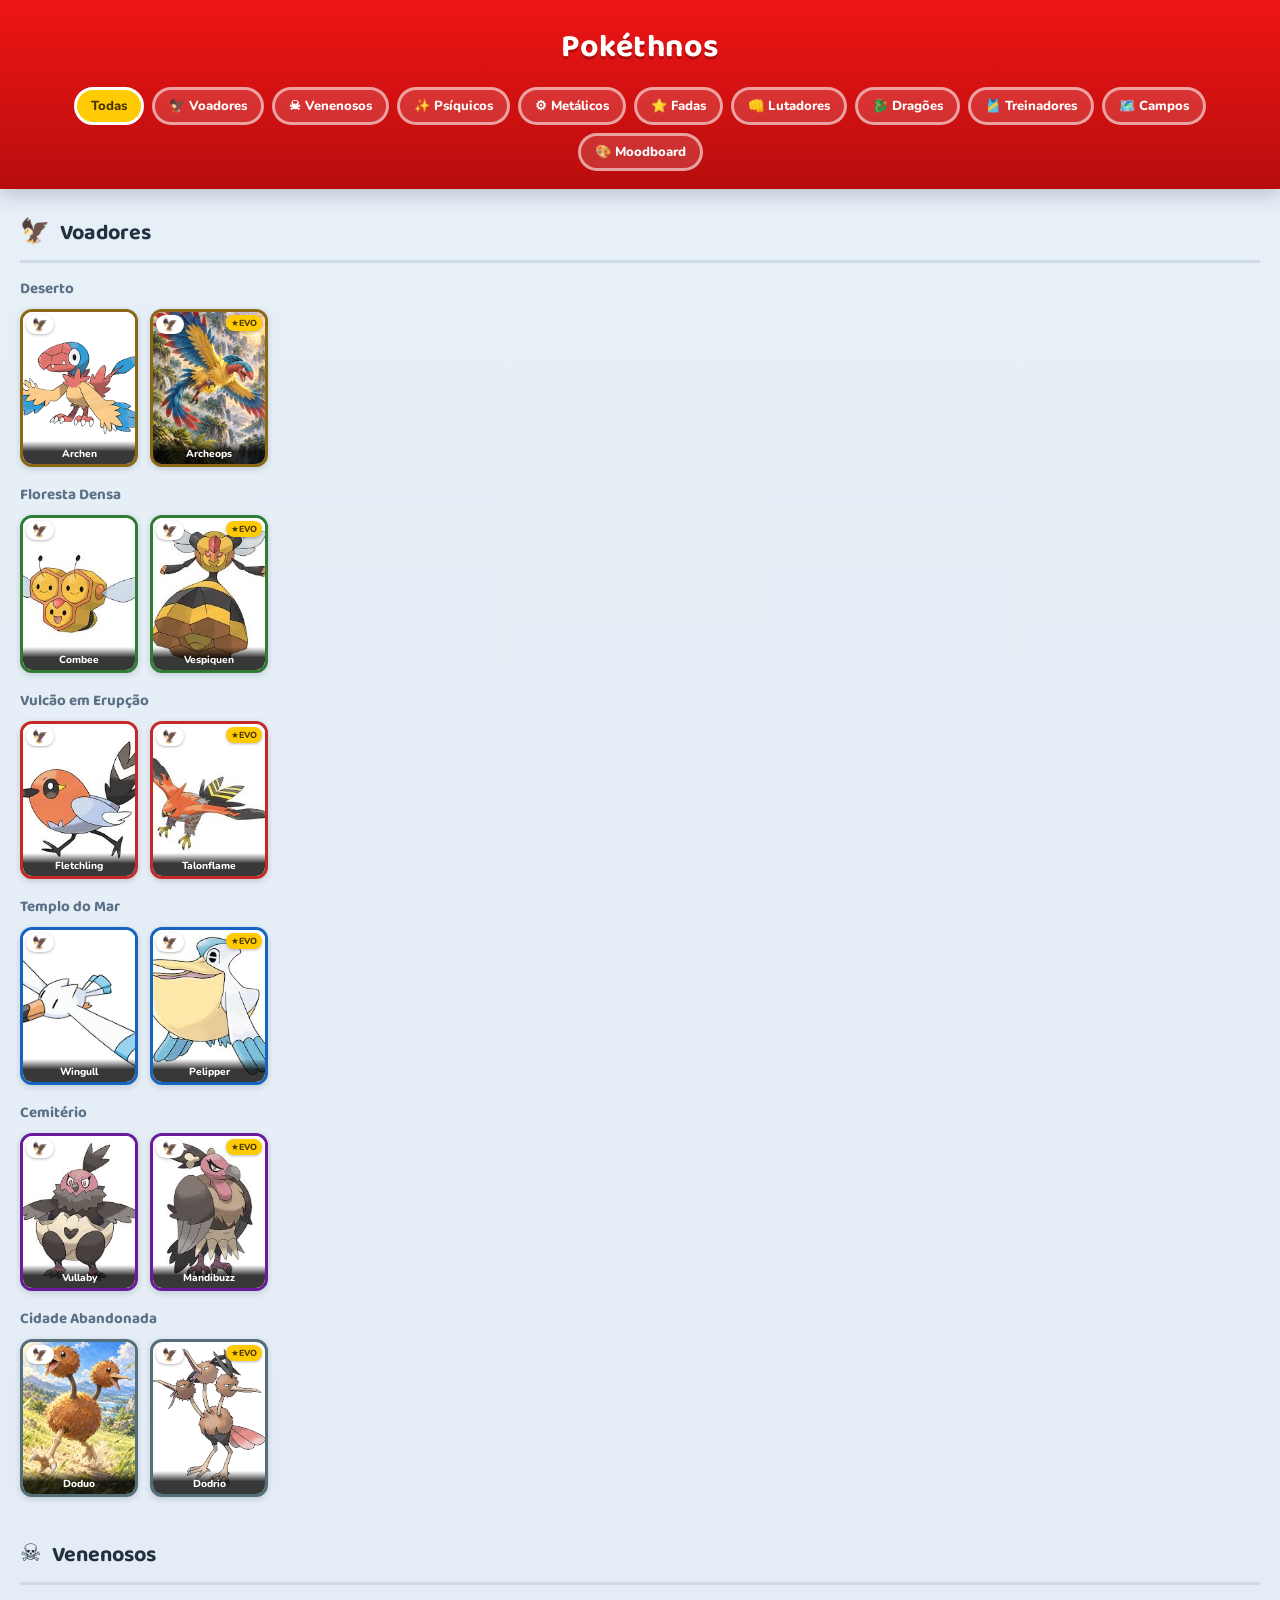
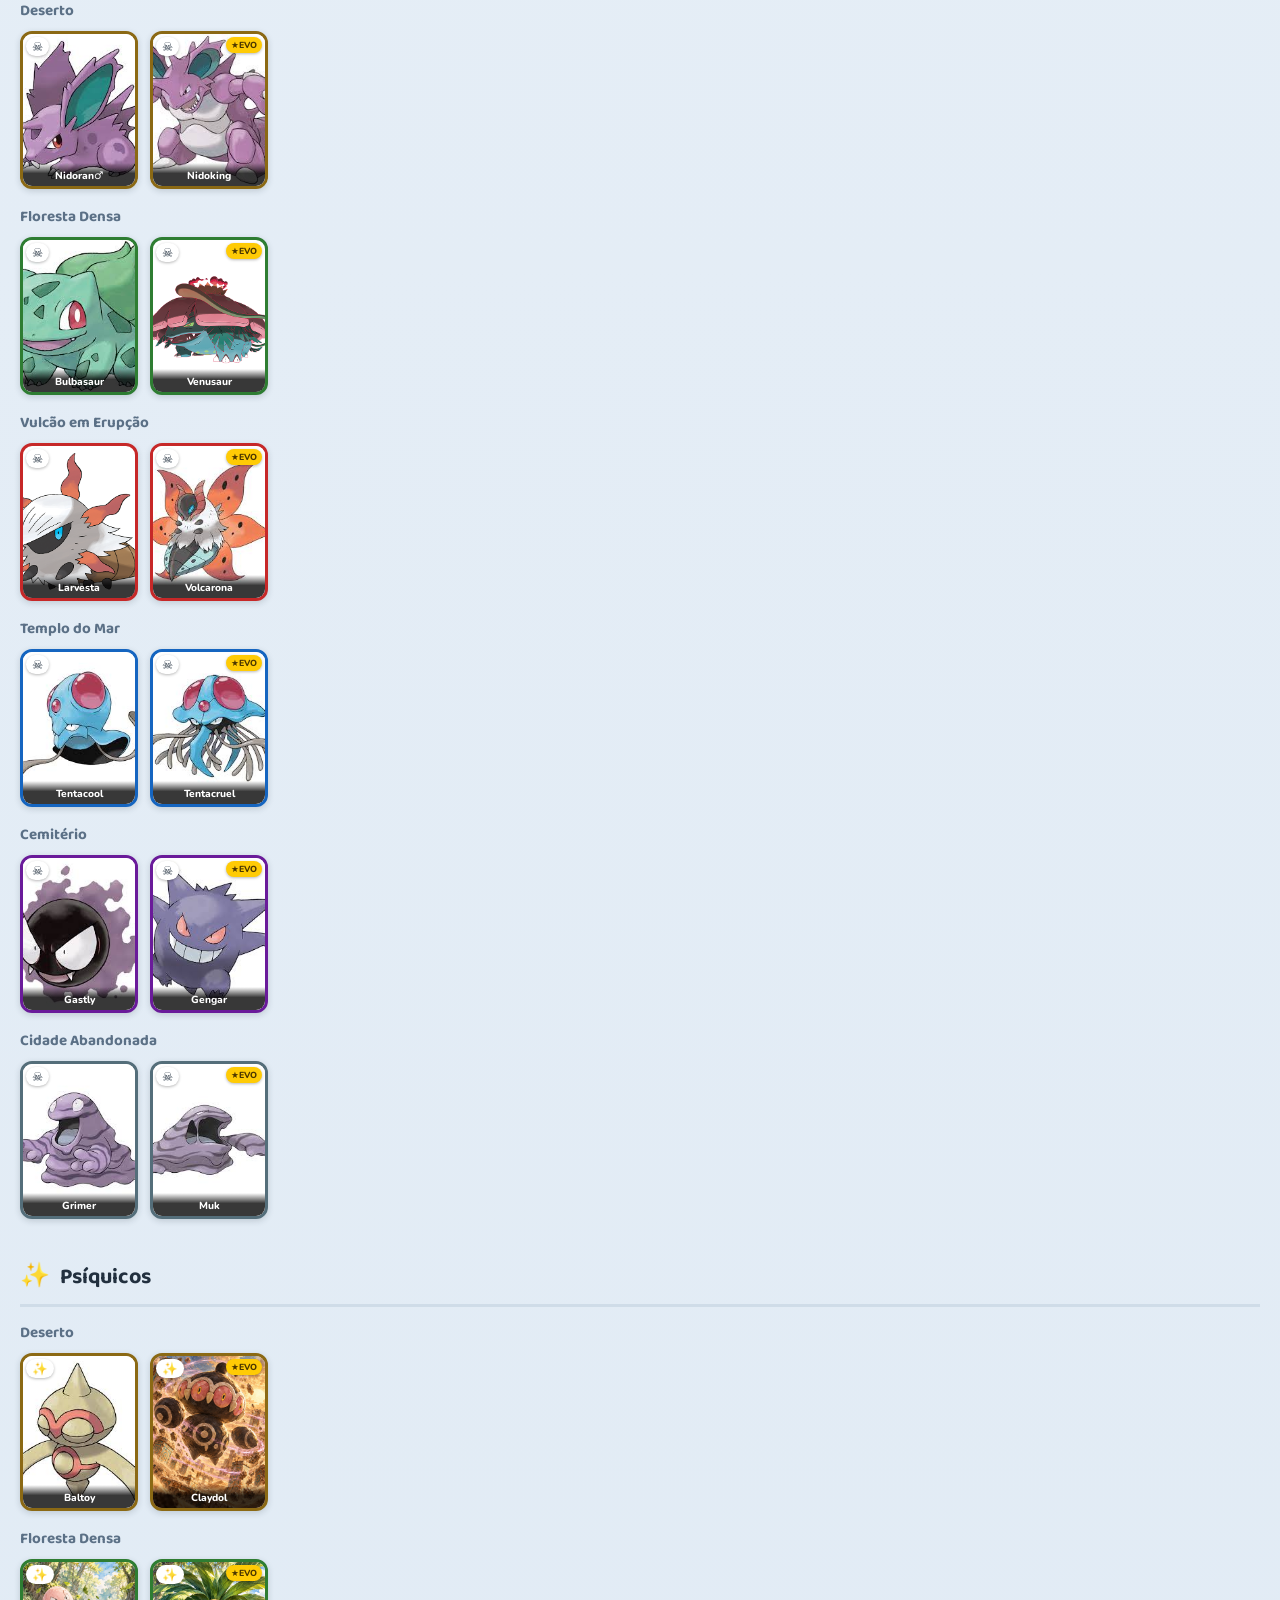
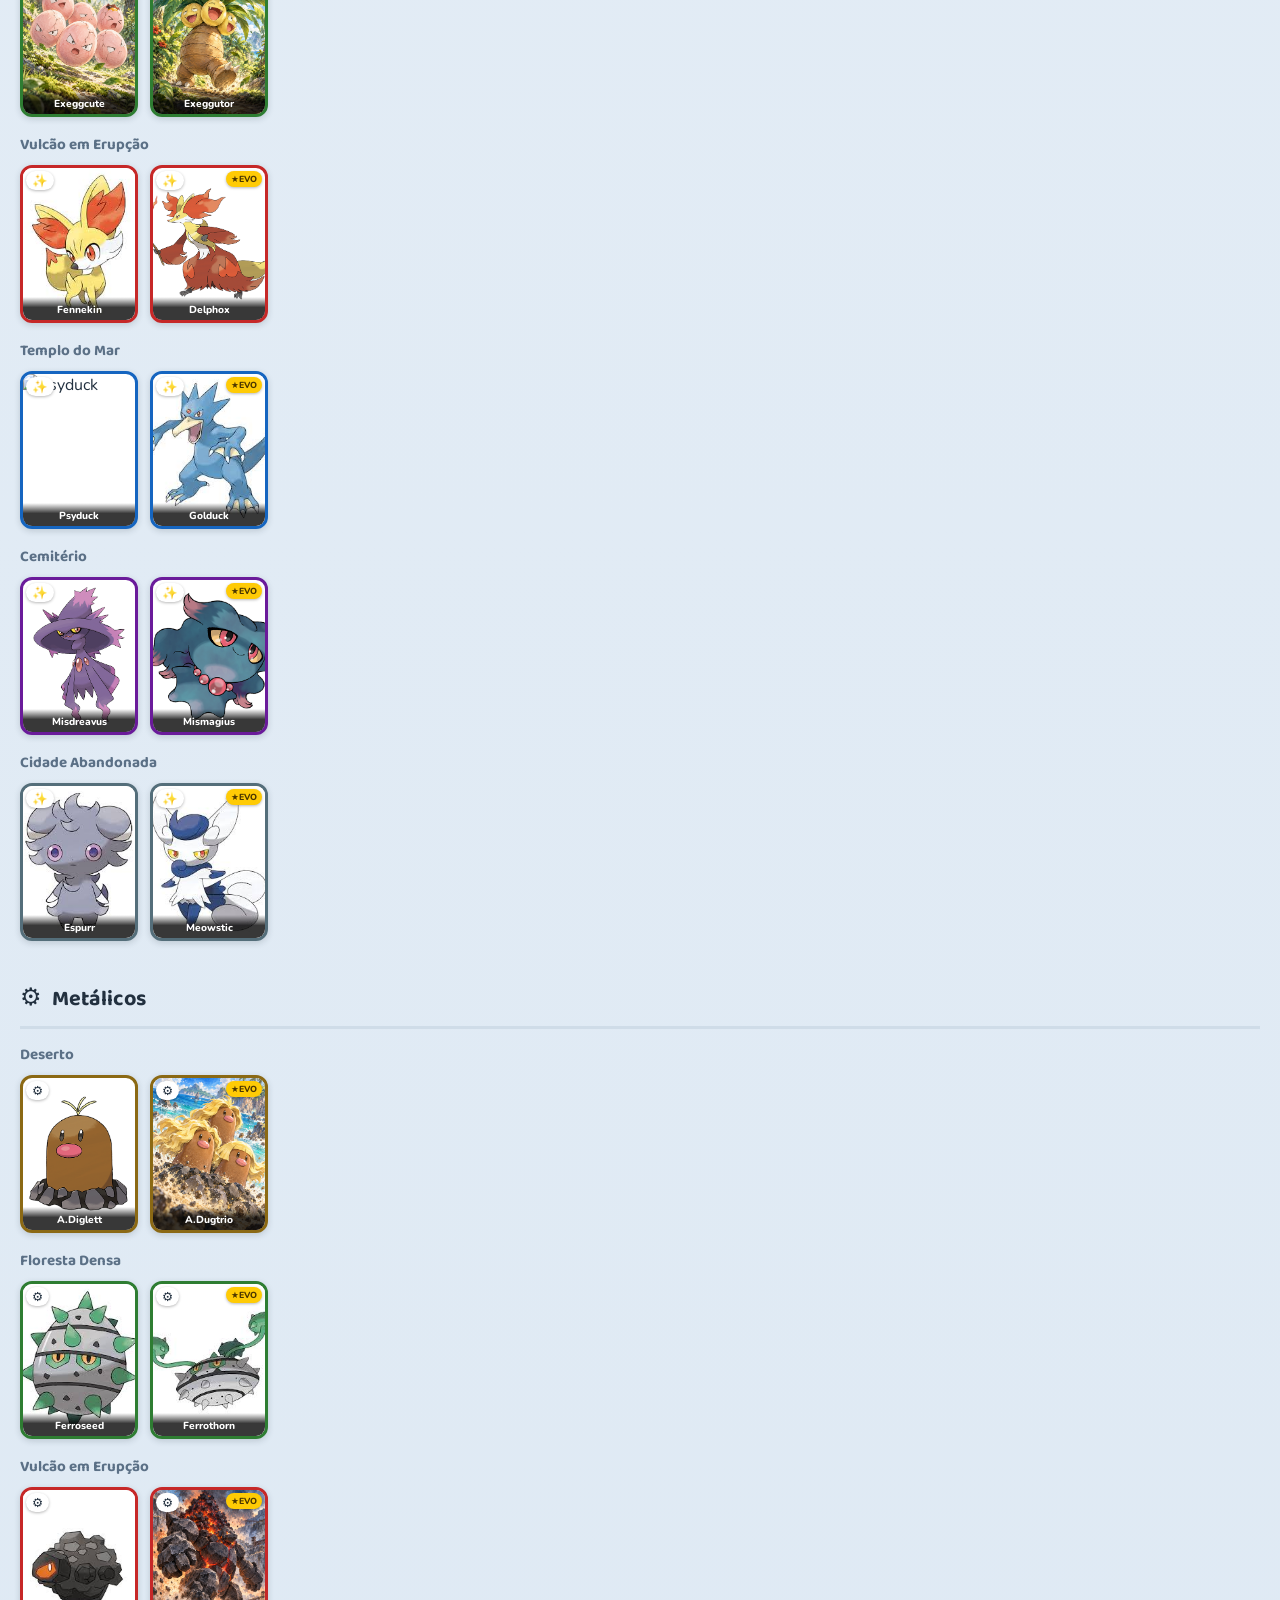
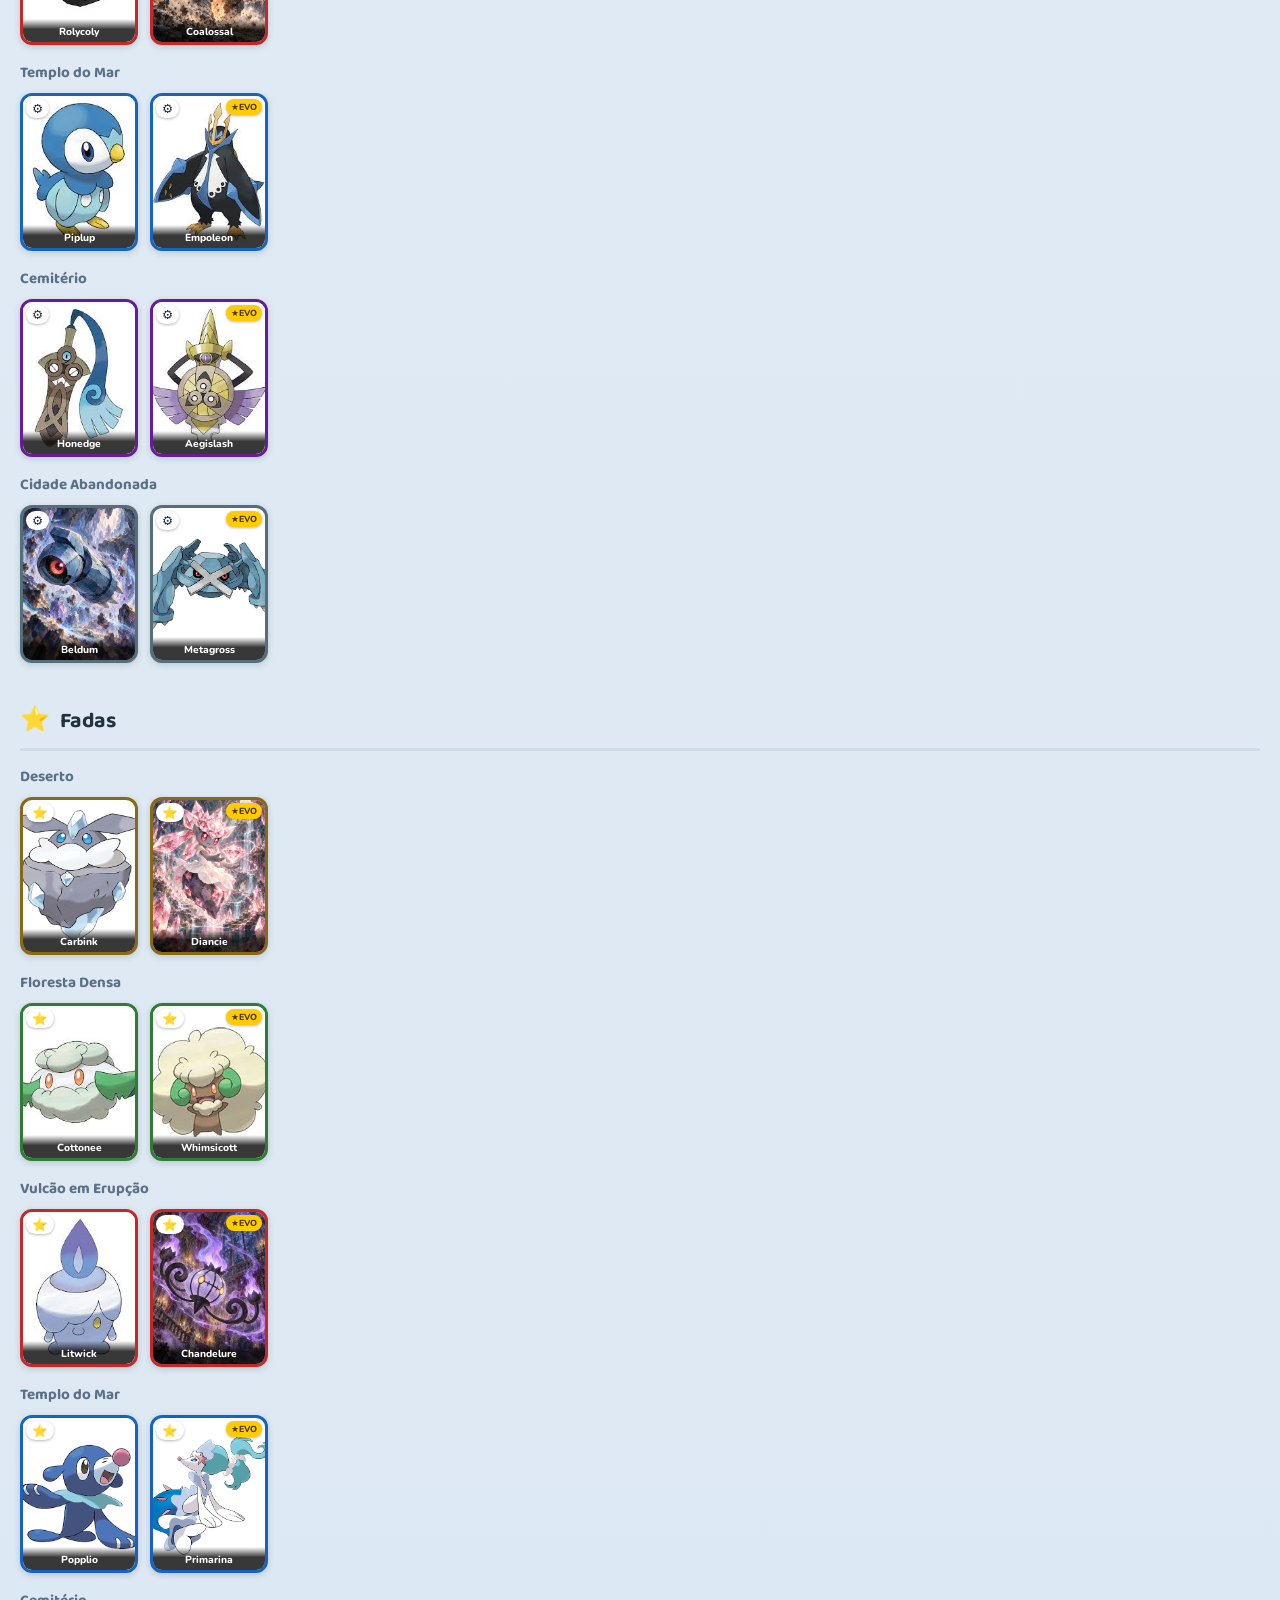
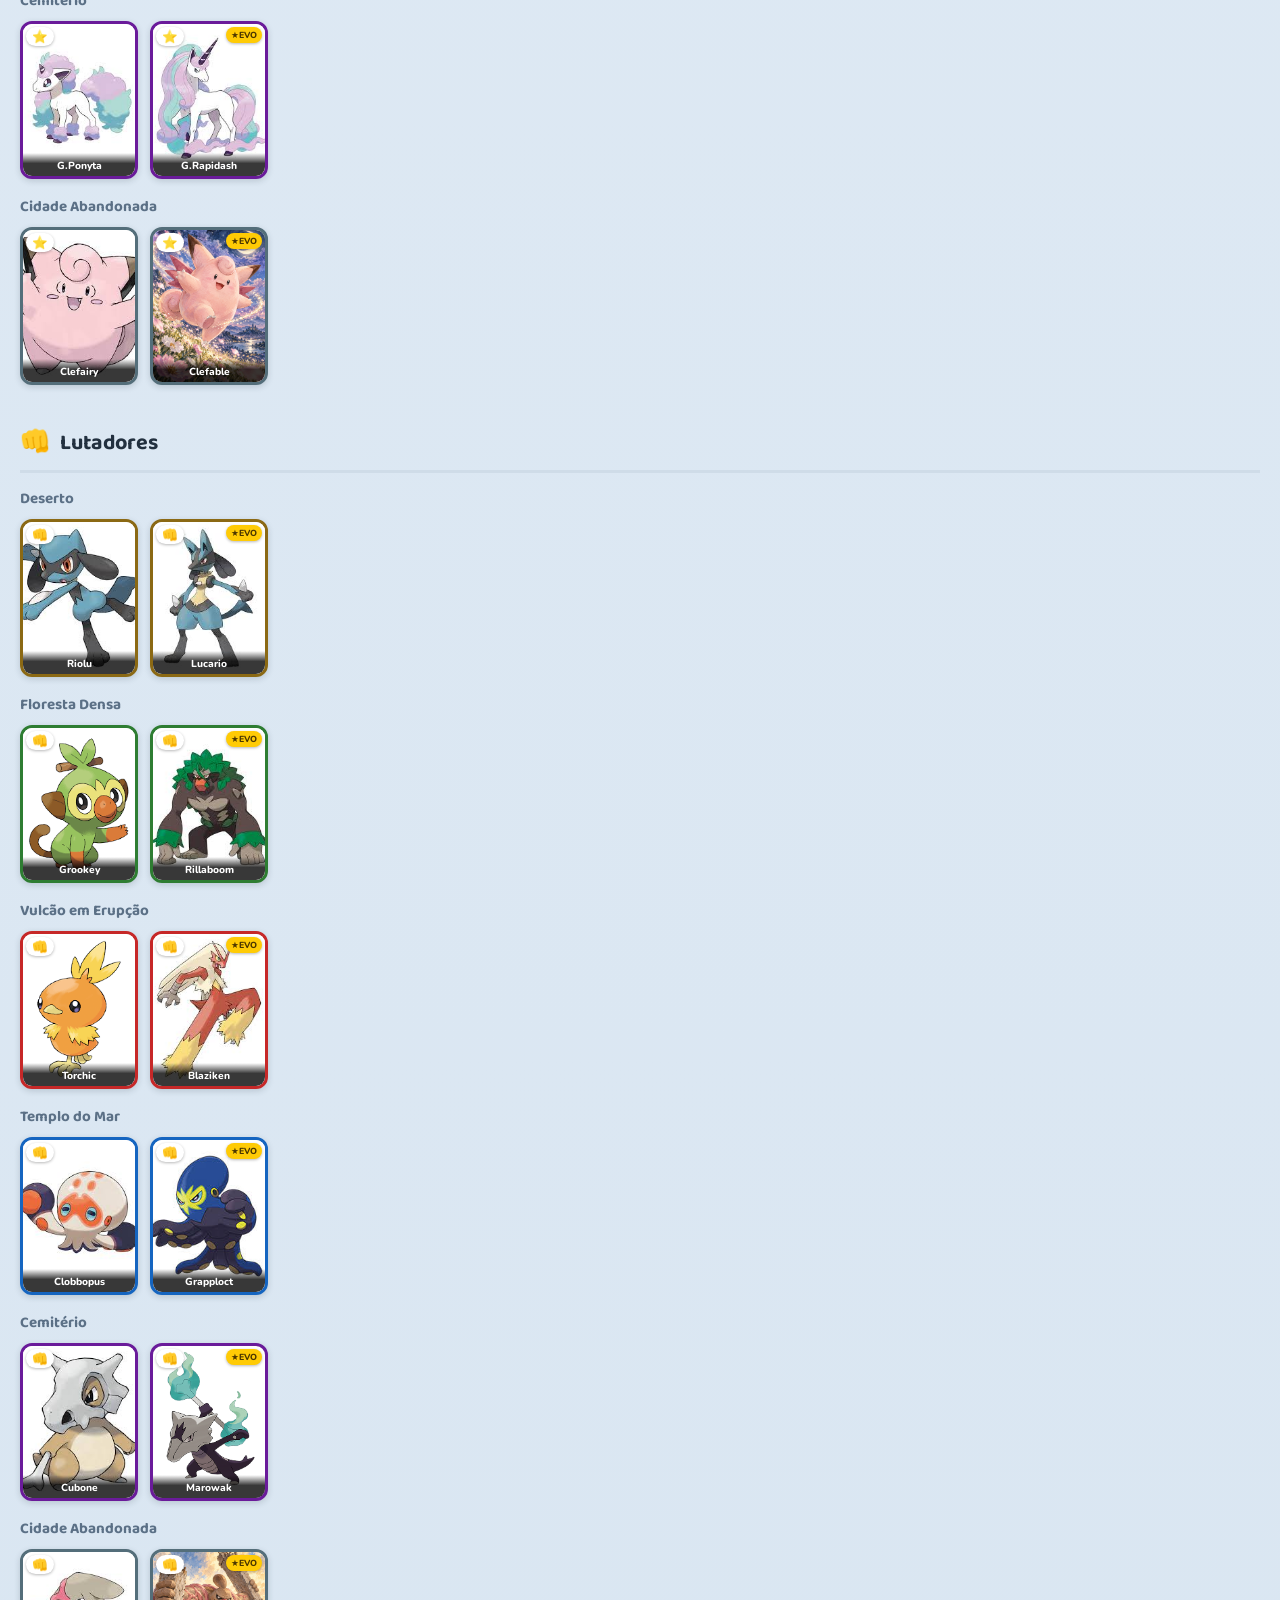
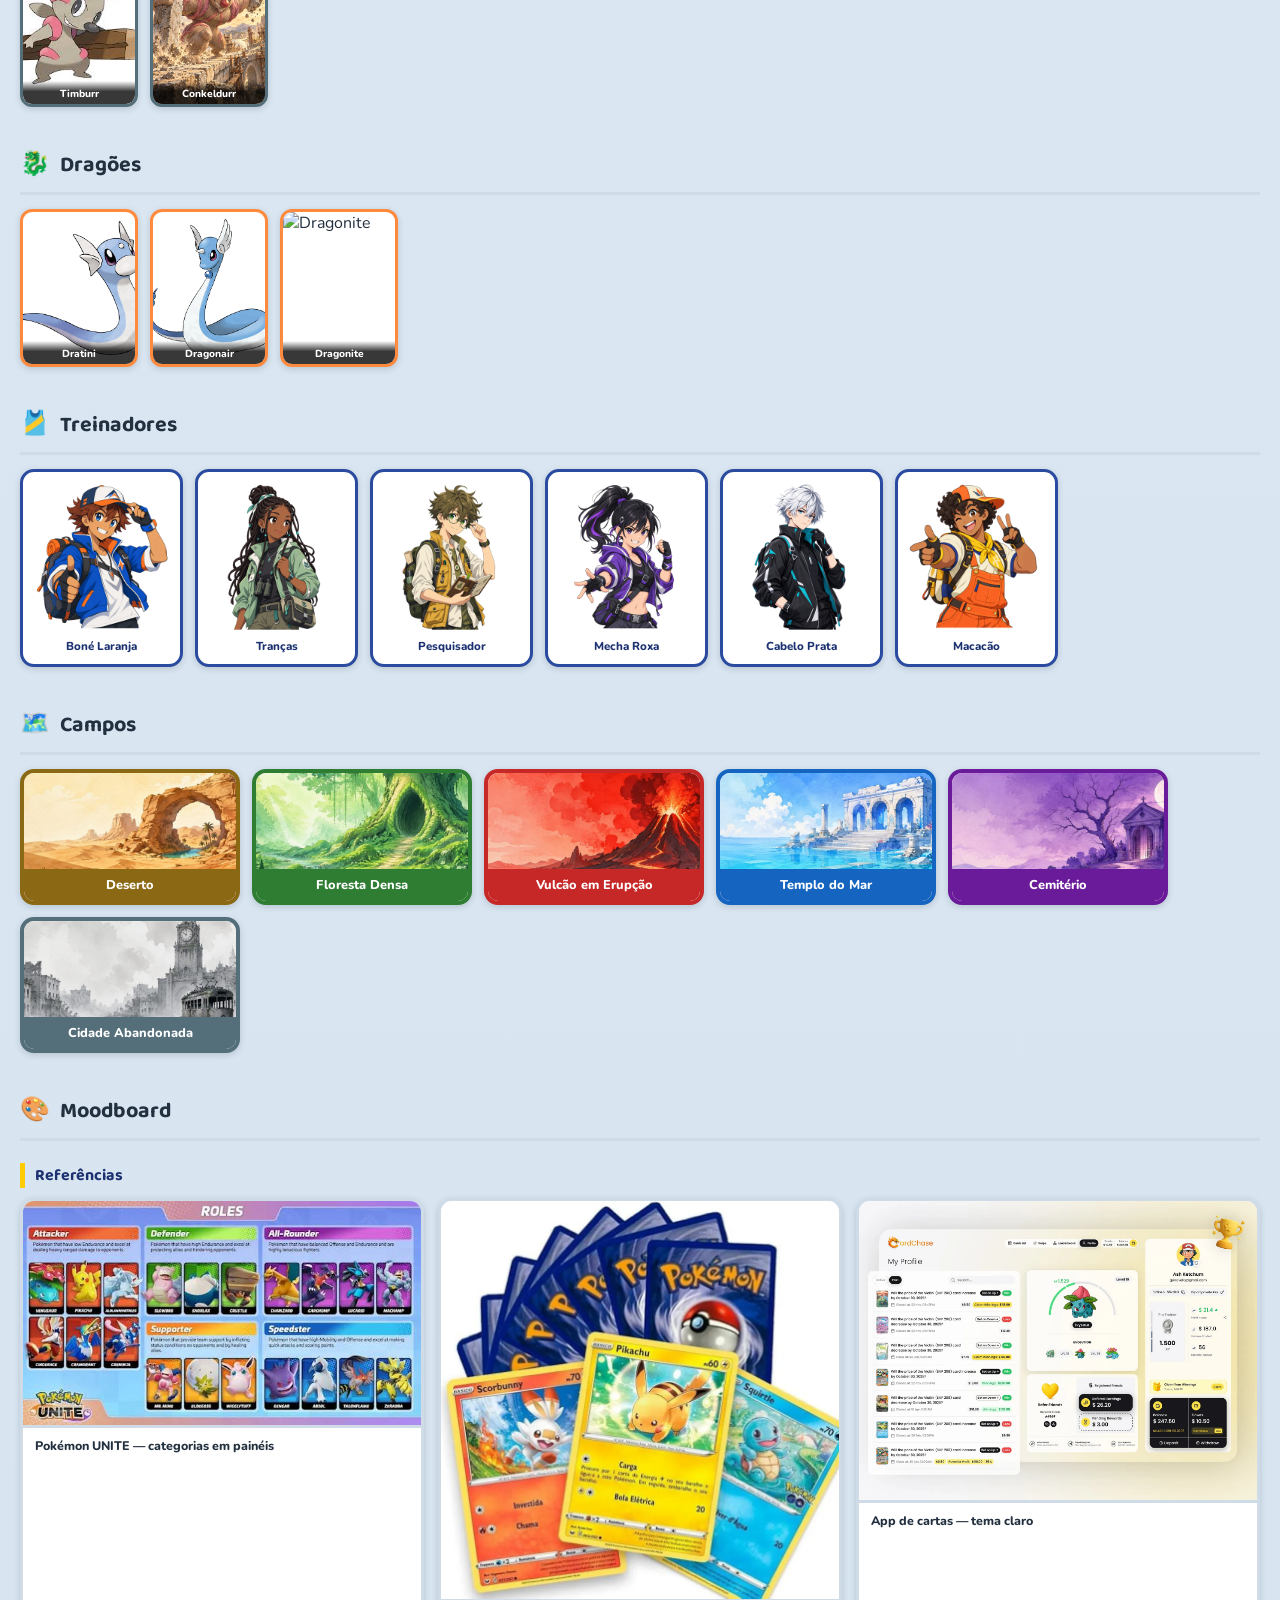
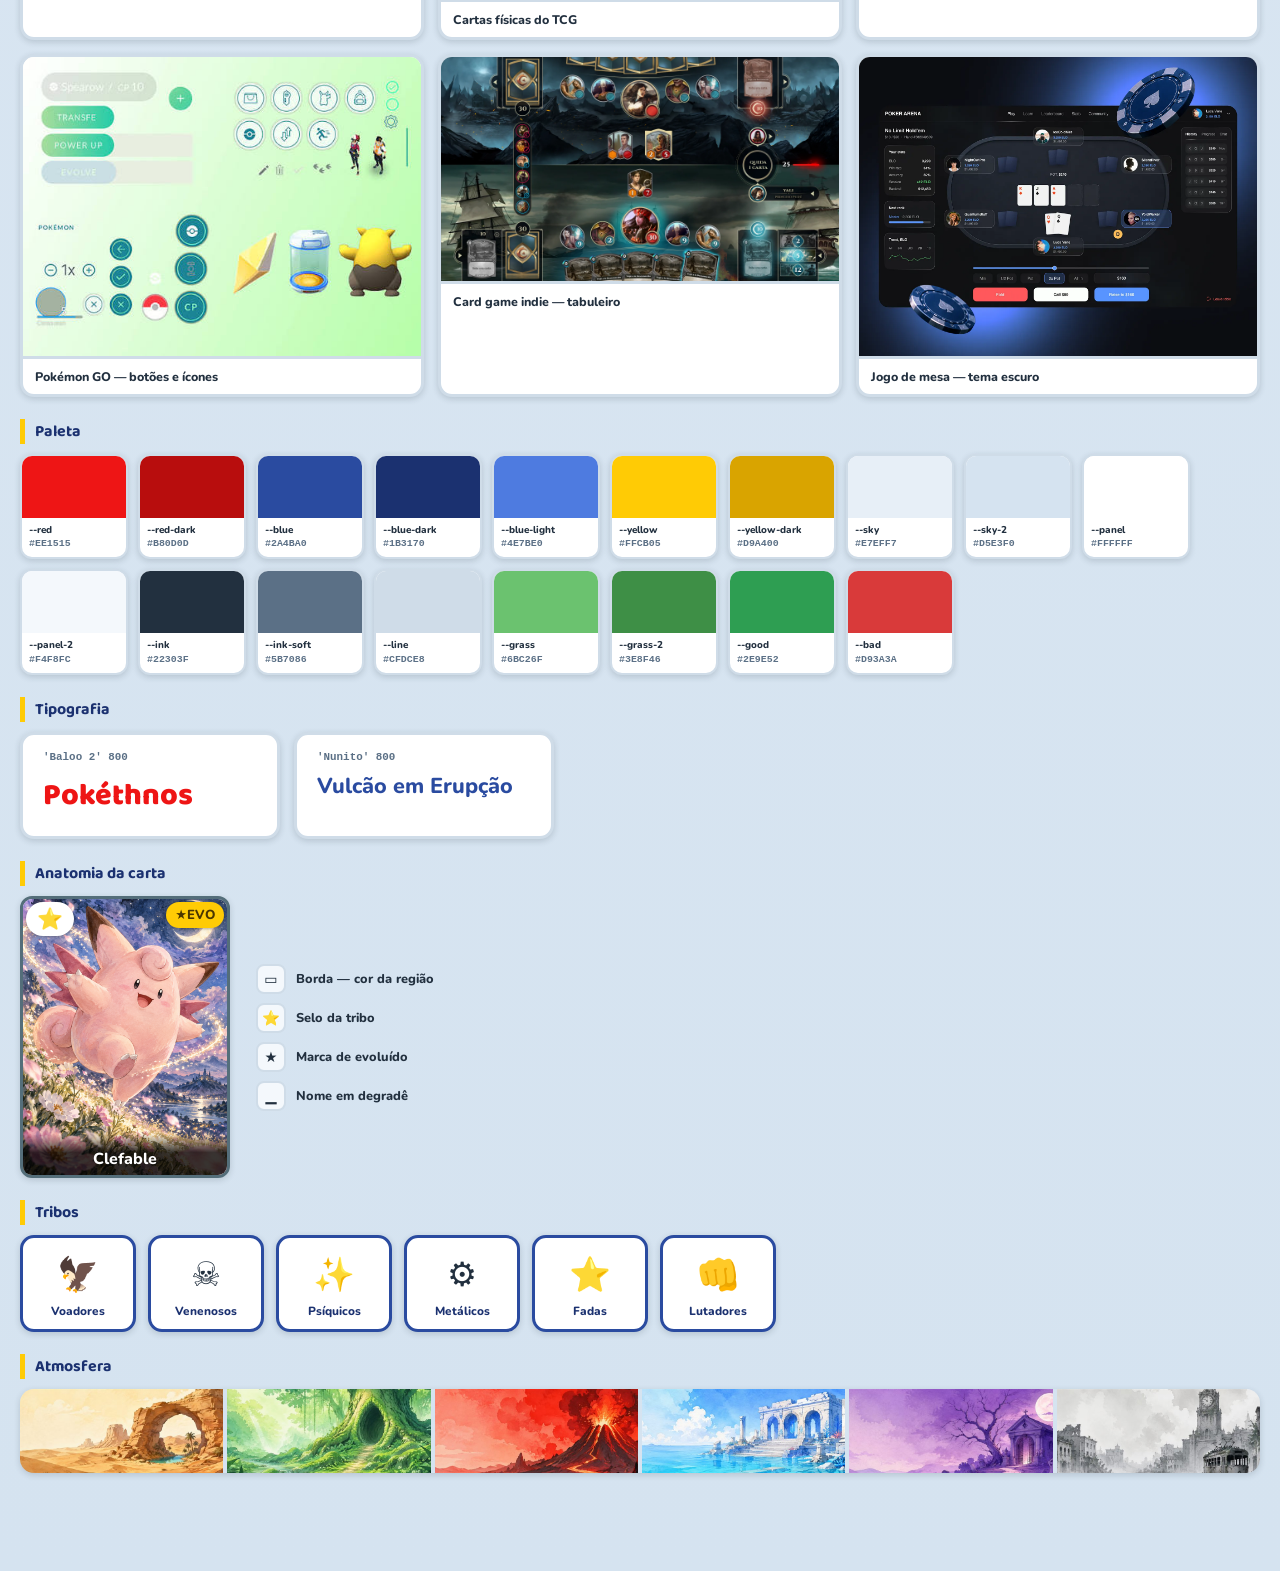
==== commit beda8d30: "refactor: pagina de cartas passa a usar as imagens do frontend" ====
--- a/cartas_pokethnos/cartas.html
+++ b/cartas_pokethnos/cartas.html
@@ -153,7 +153,7 @@
   .trainer {
     display: block;
     background-repeat: no-repeat;
-    background-image: url('img/treinadores.png');
+    background-image: url('../frontend/src/assets/treinadores.png');
     flex-shrink: 0;
   }
 
@@ -361,6 +361,17 @@
 </main>
 
 <script>
+/* ---------------------------------------------------------------
+   As imagens vem do proprio frontend do jogo, em vez de uma copia
+   aqui dentro — trocar a arte de uma carta no jogo ja reflete nesta
+   pagina, e o repositorio nao carrega o mesmo arquivo duas vezes.
+   Só as referencias do moodboard ficam em img/referencias/, porque
+   nao existem em nenhum outro lugar.
+   --------------------------------------------------------------- */
+
+const DIR_POKEMON = '../frontend/public/imagens-pokemon/';
+const DIR_BIOMAS  = '../frontend/src/assets/biomas/';
+
 /* ---------------------------------------------------------------
    Dados espelhados de backend/src/main/java/com/pokethnos/engine/GameData.java
    --------------------------------------------------------------- */
@@ -393,24 +404,24 @@
 const DRAGOES = ['Dratini', 'Dragonair', 'Dragonite'];
 
 const IMAGENS = {
-  'Archen':'archen.png','Archeops':'archeops.jpeg','Combee':'combee.jpeg','Vespiquen':'vespiquen.jpeg',
+  'Archen':'archen.png','Archeops':'archeops.png','Combee':'combee.jpeg','Vespiquen':'vespiquen.jpeg',
   'Fletchling':'fletchling.jpeg','Talonflame':'talonflame.jpeg','Wingull':'wingull.png','Pelipper':'pelipper.jpeg',
-  'Vullaby':'vullaby.jpeg','Mandibuzz':'mandibuzz.jpeg','Doduo':'doduo.jpeg','Dodrio':'dodrio.png',
+  'Vullaby':'vullaby.jpeg','Mandibuzz':'mandibuzz.jpeg','Doduo':'doduo.png','Dodrio':'dodrio.png',
   'Nidoran♂':'nidoran.jpeg','Nidoking':'nidoking.jpeg','Bulbasaur':'bulbasaur.jpeg','Venusaur':'venusaur.png',
   'Larvesta':'larvesta.png','Volcarona':'volcarona.jpeg','Tentacool':'tentacool.jpeg','Tentacruel':'tentacruel.jpeg',
   'Gastly':'gastly.jpeg','Gengar':'gengar.jpeg','Grimer':'grimer.jpeg','Muk':'muk.jpeg',
-  'Baltoy':'baltoy.jpeg','Claydol':'claydol.jpeg','Exeggcute':'exeggcute.jpeg','Exeggutor':'exeggcutor.jpeg',
+  'Baltoy':'baltoy.jpeg','Claydol':'claydol.png','Exeggcute':'exeggcute.png','Exeggutor':'exeggutor.png',
   'Fennekin':'fennekin.jpeg','Delphox':'delphox.png','Psyduck':'psyduck.png','Golduck':'golduck.jpeg',
   'Misdreavus':'misdreavus.png','Mismagius':'mismagius.png','Espurr':'espurr.jpeg','Meowstic':'meowstic.jpeg',
-  'A.Diglett':'alolan diglett.png','A.Dugtrio':'alolan dugtrio.png','Ferroseed':'ferroseed.jpeg','Ferrothorn':'ferrothorn.jpeg',
-  'Rolycoly':'rolycoly.jpeg','Coalossal':'coalossal.jpeg','Piplup':'piplup.jpeg','Empoleon':'empoleon.jpeg',
-  'Honedge':'honedge.jpeg','Aegislash':'aegislash.jpeg','Beldum':'beldum.jpeg','Metagross':'metagross.png',
-  'Carbink':'carbink.png','Diancie':'diancie.jpeg','Cottonee':'cottonee.jpeg','Whimsicott':'whimscott.jpeg',
-  'Litwick':'litwick.jpeg','Chandelure':'chandelure.jpeg','Popplio':'popplio.png','Primarina':'primarina.png',
-  'G.Ponyta':'galarian ponyta.jpeg','G.Rapidash':'galarian rapidash.jpeg','Clefairy':'clefairy.jpeg','Clefable':'clafable.jpeg',
+  'A.Diglett':'alolan diglett.png','A.Dugtrio':'a.dugtrio.png','Ferroseed':'ferroseed.jpeg','Ferrothorn':'ferrothorn.jpeg',
+  'Rolycoly':'rolycoly.jpeg','Coalossal':'coalossal.png','Piplup':'piplup.jpeg','Empoleon':'empoleon.jpeg',
+  'Honedge':'honedge.jpeg','Aegislash':'aegislash.jpeg','Beldum':'beldum.png','Metagross':'metagross.png',
+  'Carbink':'carbink.png','Diancie':'diancie.png','Cottonee':'cottonee.jpeg','Whimsicott':'whimscott.jpeg',
+  'Litwick':'litwick.jpeg','Chandelure':'chandelure.png','Popplio':'popplio.png','Primarina':'primarina.png',
+  'G.Ponyta':'galarian ponyta.jpeg','G.Rapidash':'galarian rapidash.jpeg','Clefairy':'clefairy.jpeg','Clefable':'clefable.png',
   'Riolu':'riolu.jpeg','Lucario':'lucario.jpeg','Grookey':'grookey.png','Rillaboom':'rillaboom.jpeg',
   'Torchic':'torchic.png','Blaziken':'blaziken.jpeg','Clobbopus':'clobbopus.jpeg','Grapploct':'grapploct.jpeg',
-  'Cubone':'cubone.jpeg','Marowak':'marowak.png','Timburr':'timburr.jpeg','Conkeldurr':'conkeldurr.jpeg',
+  'Cubone':'cubone.jpeg','Marowak':'marowak.png','Timburr':'timburr.jpeg','Conkeldurr':'conkeldurr.png',
   'Dratini':'dratini.png','Dragonair':'dragonair.png','Dragonite':'dragonite.png',
 };
 
@@ -427,7 +438,7 @@
 
   const img = document.createElement('img');
   img.className = 'card-img';
-  img.src = 'img/pokemon/' + IMAGENS[nome];
+  img.src = DIR_POKEMON + IMAGENS[nome];
   img.alt = nome;
   img.loading = 'lazy';
   el.appendChild(img);
@@ -535,7 +546,7 @@
 
     const img = document.createElement('img');
     img.className = 'campo-img';
-    img.src = 'img/biomas/' + regiao.id + '.jpg';
+    img.src = DIR_BIOMAS + regiao.id + '.jpg';
     img.alt = regiao.nome;
     img.loading = 'lazy';
     item.appendChild(img);
@@ -697,7 +708,7 @@
   const alvo = document.getElementById('faixa-campos');
   REGIOES.forEach((regiao) => {
     const img = document.createElement('img');
-    img.src = 'img/biomas/' + regiao.id + '.jpg';
+    img.src = DIR_BIOMAS + regiao.id + '.jpg';
     img.alt = regiao.nome;
     img.loading = 'lazy';
     alvo.appendChild(img);
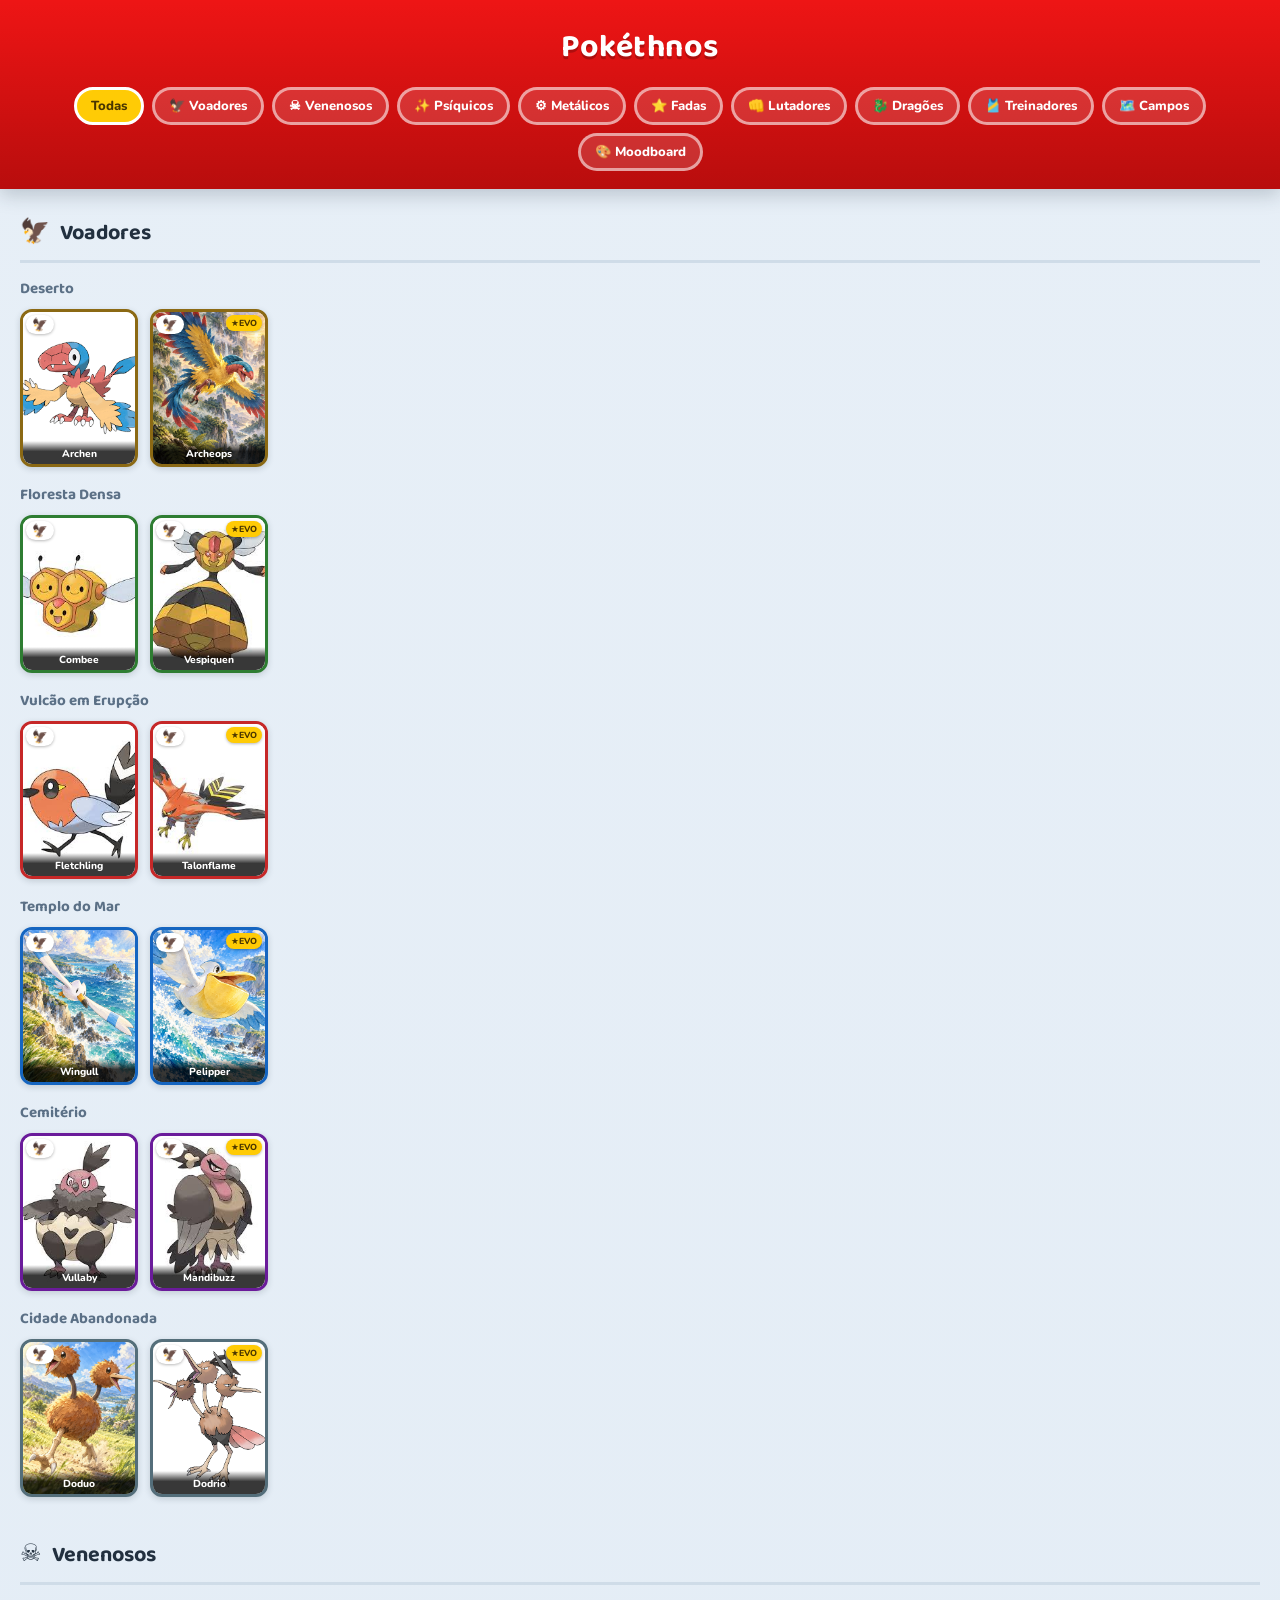
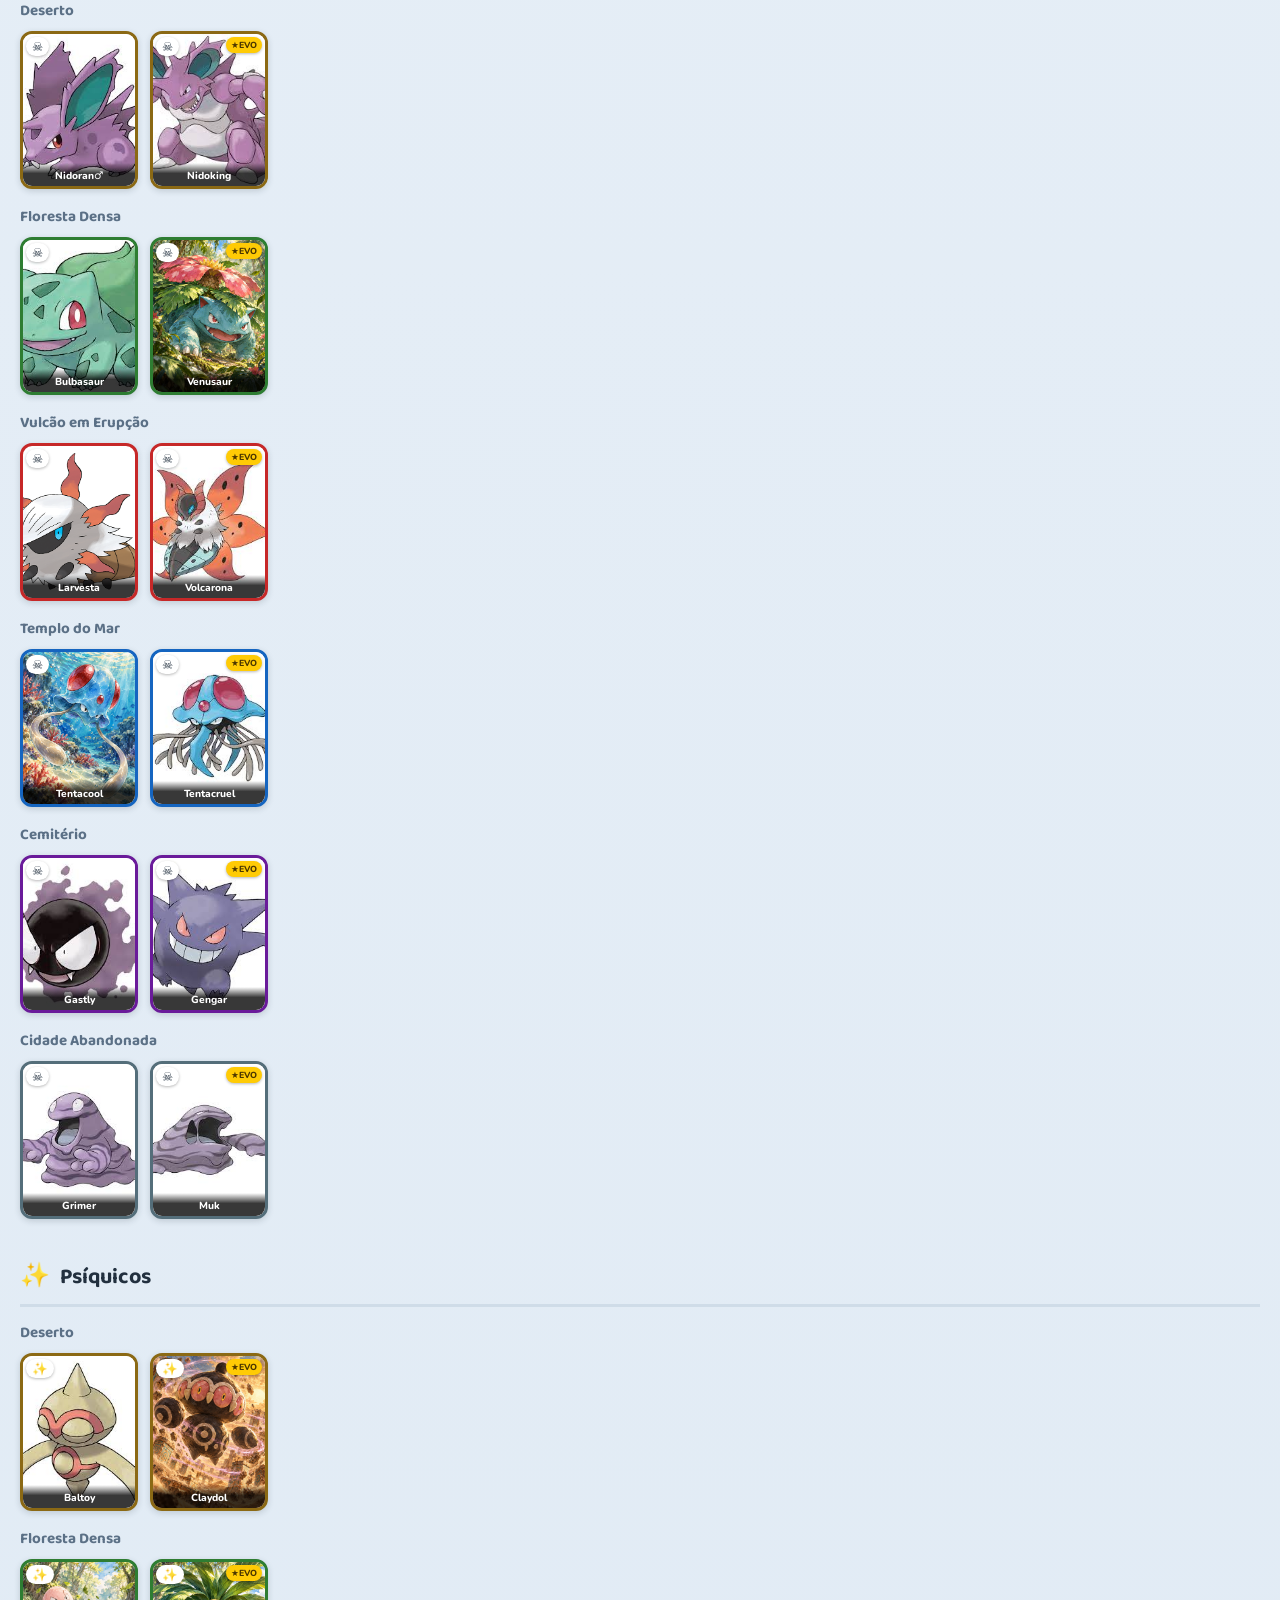
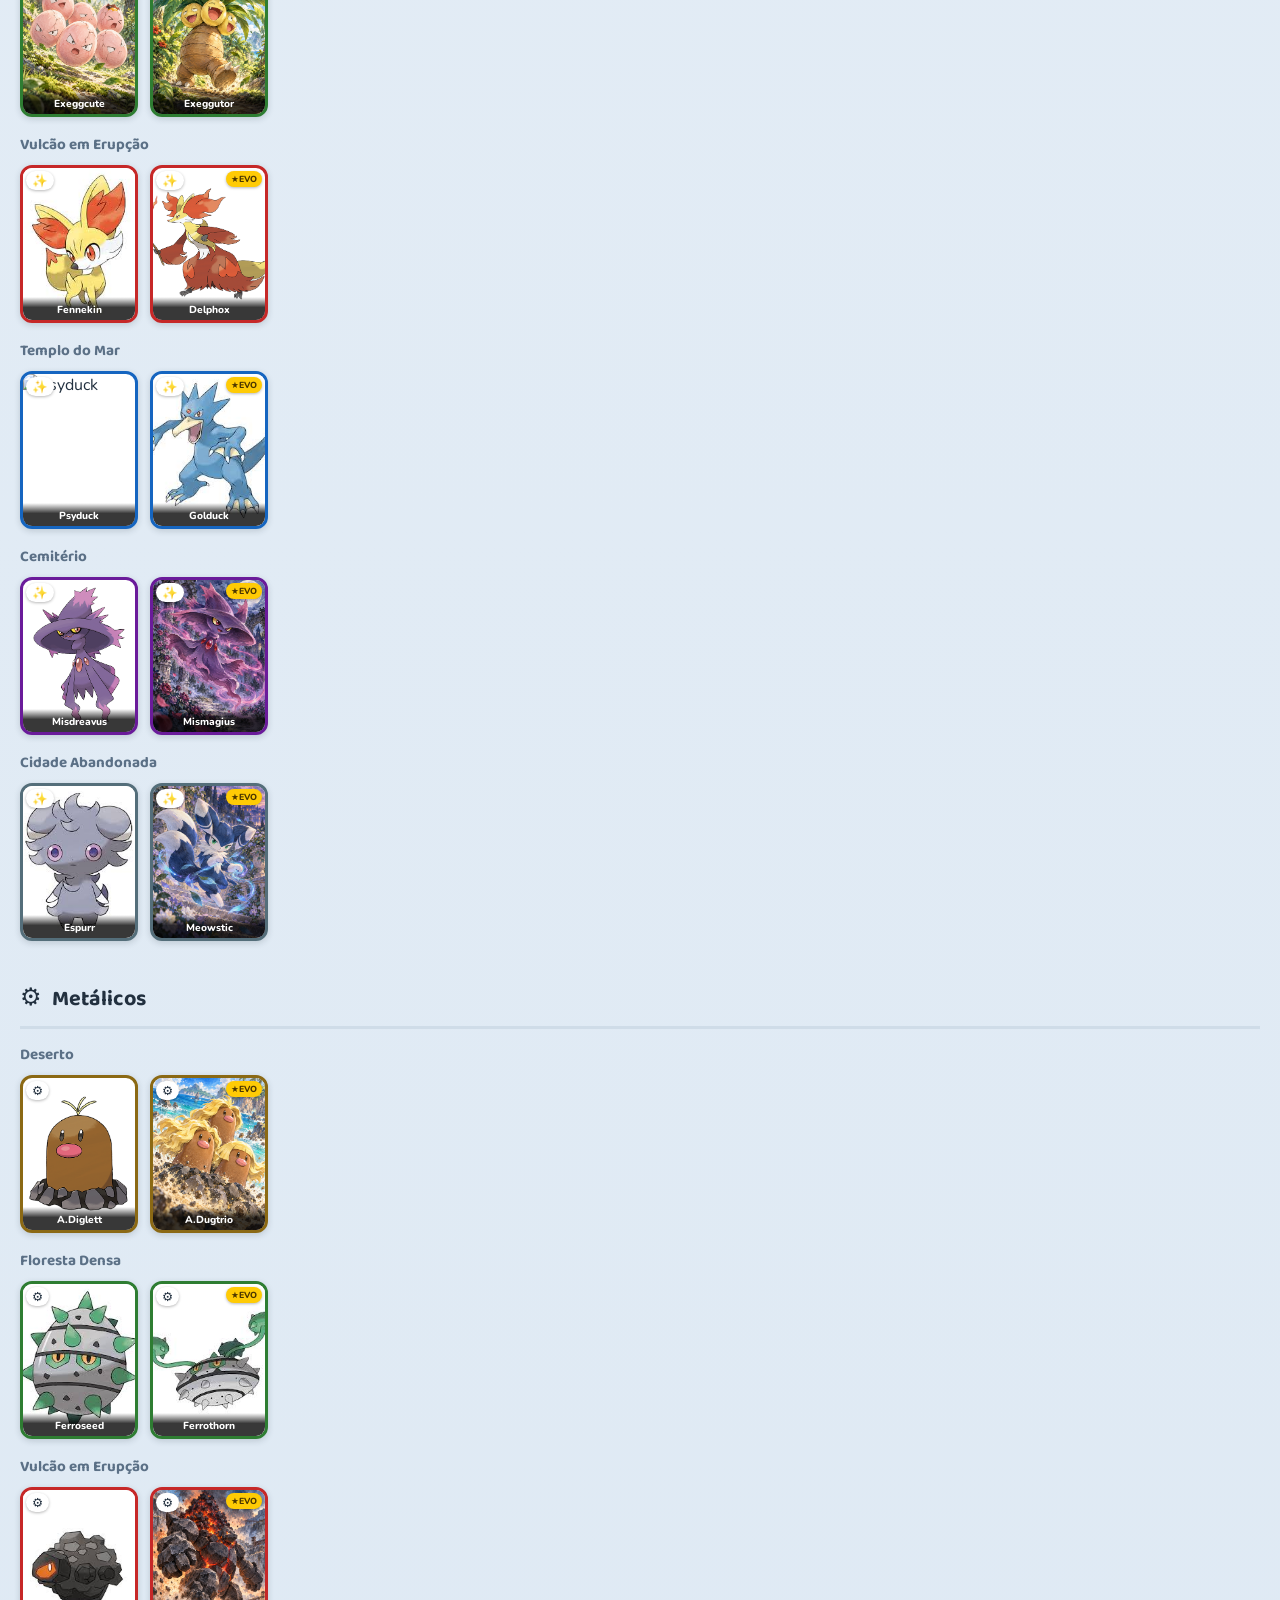
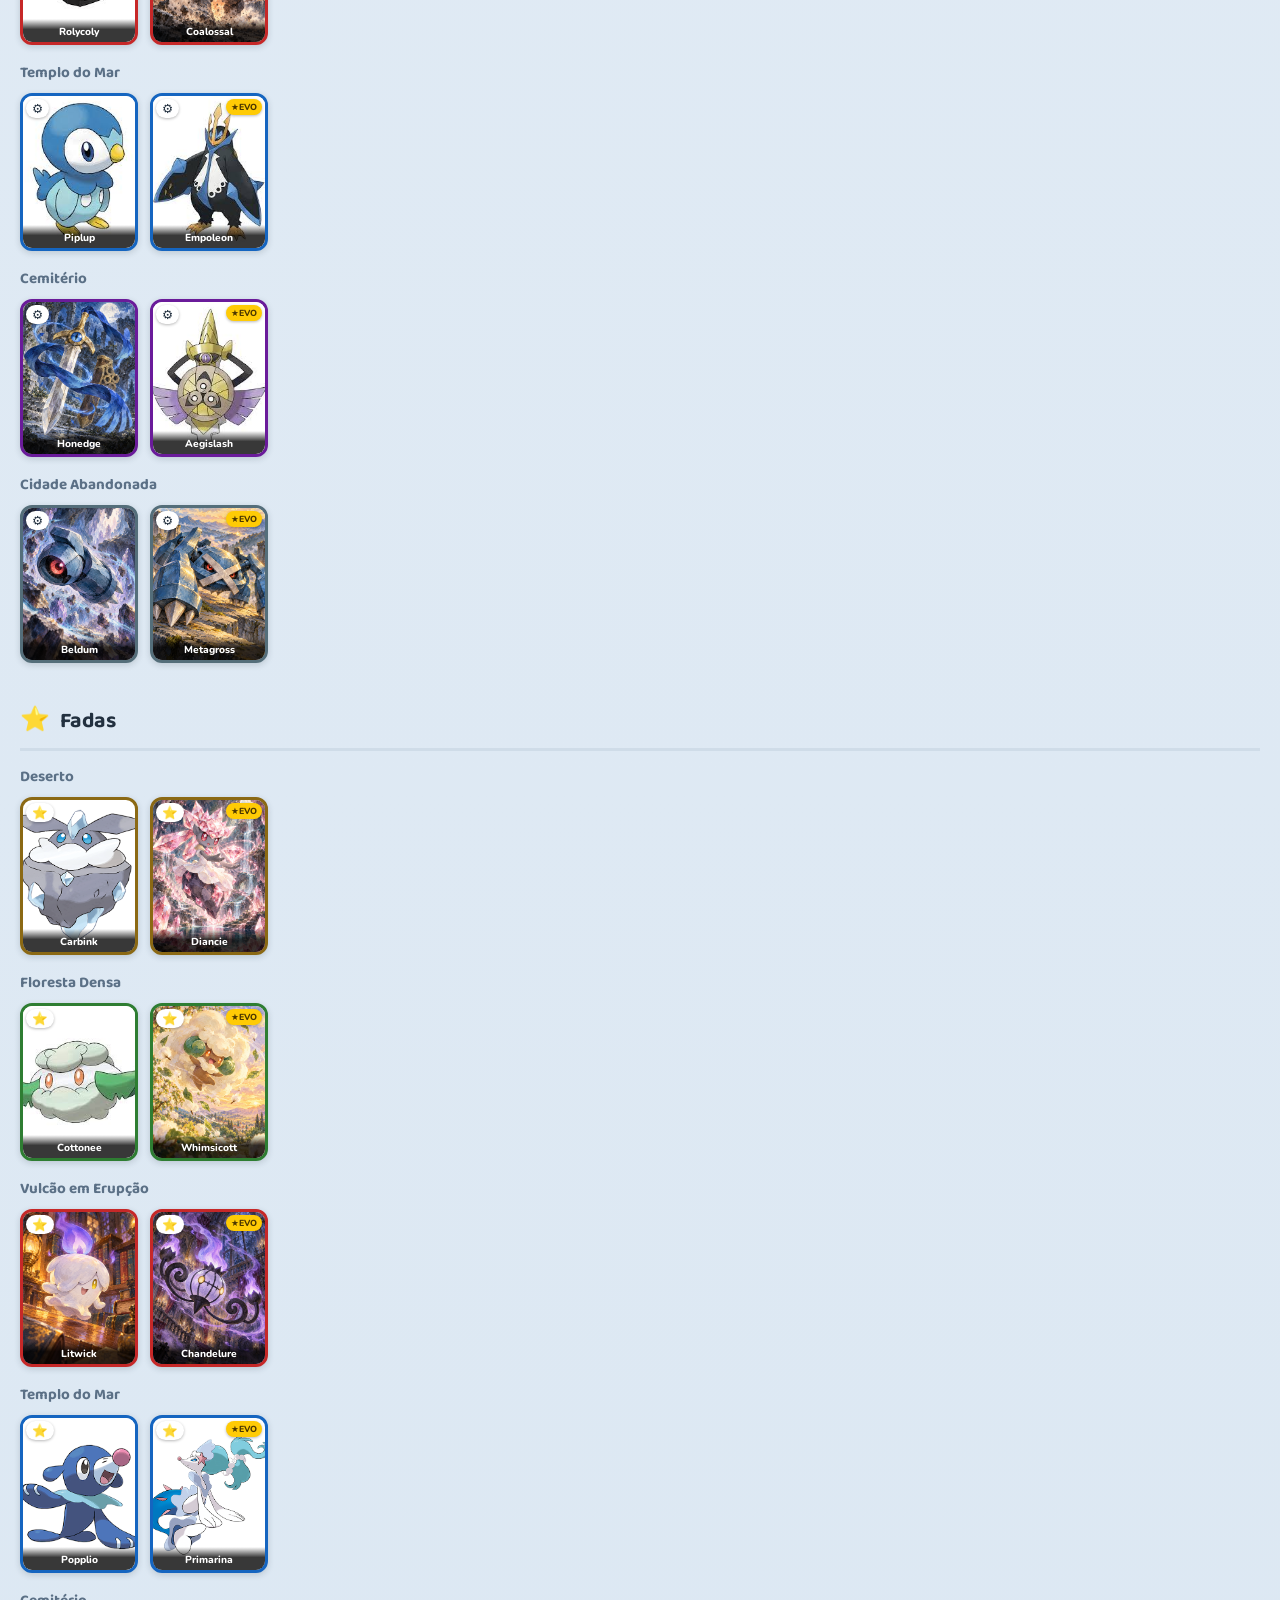
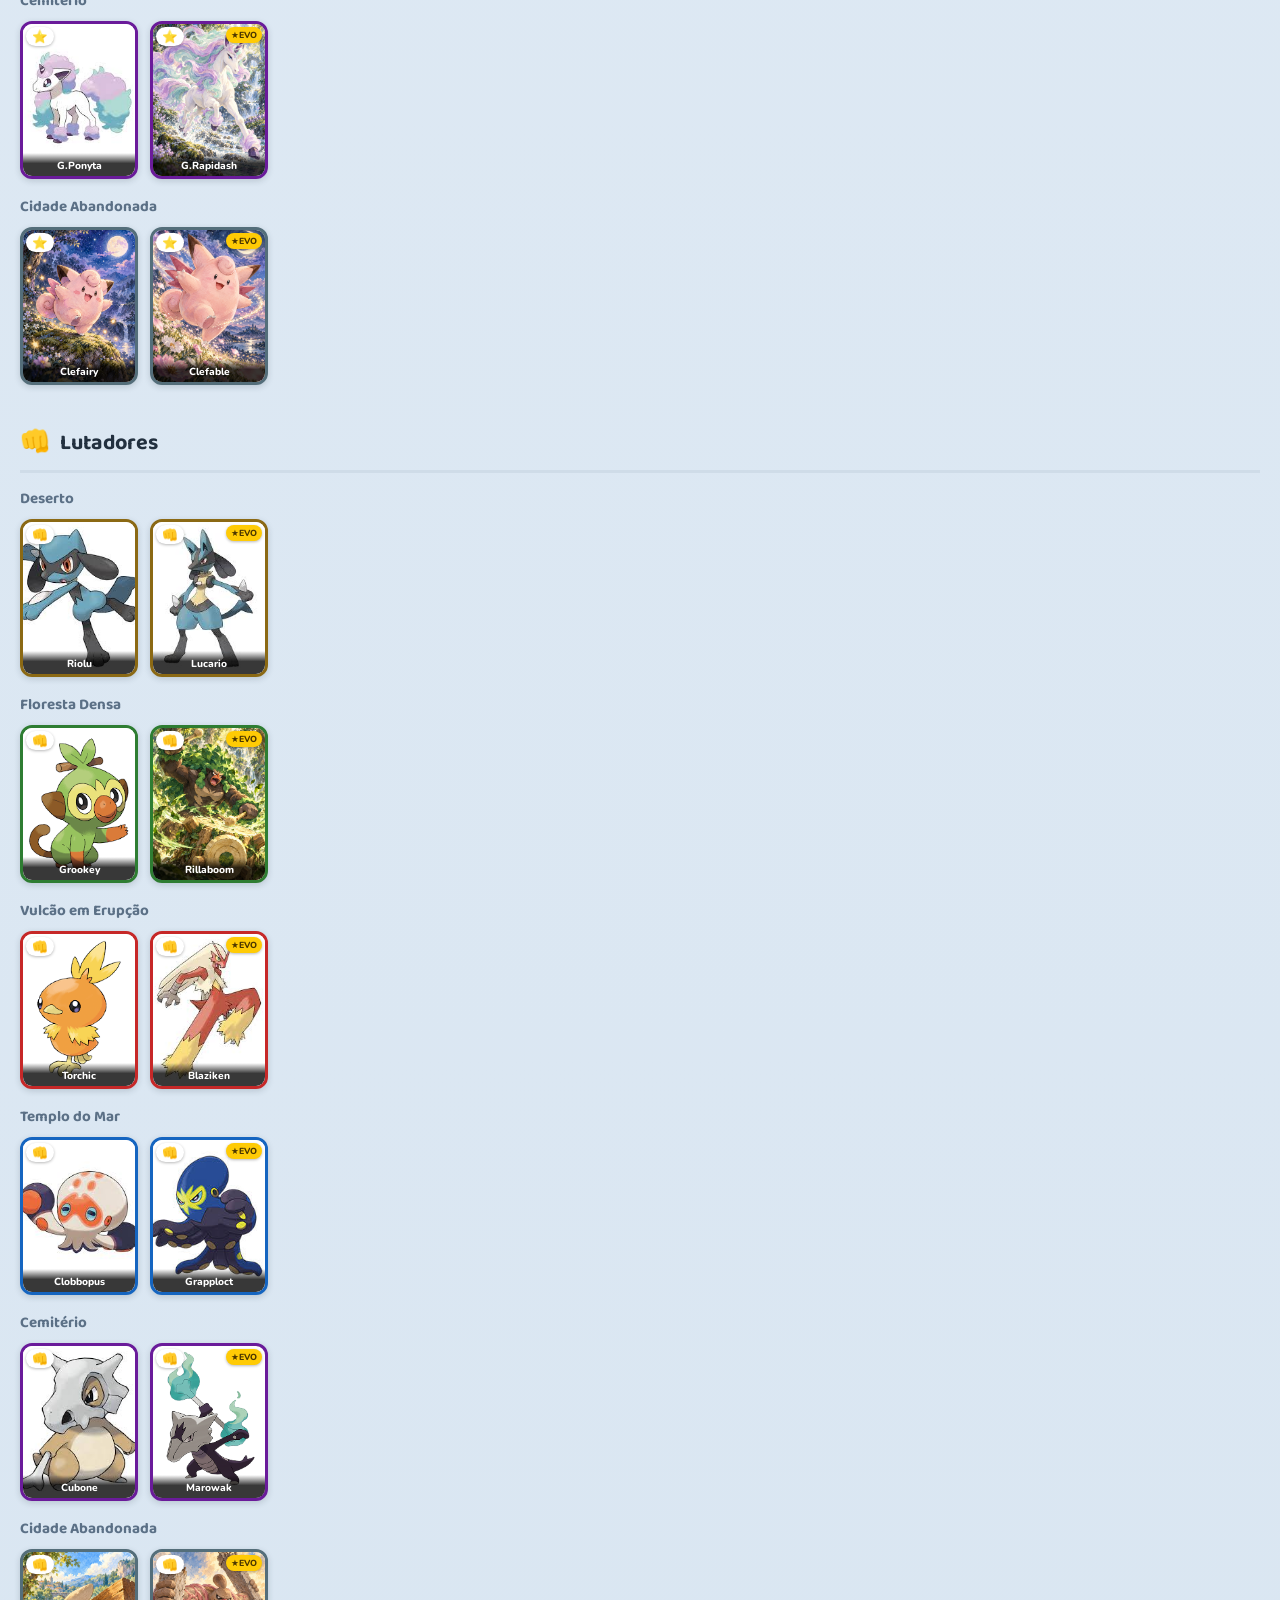
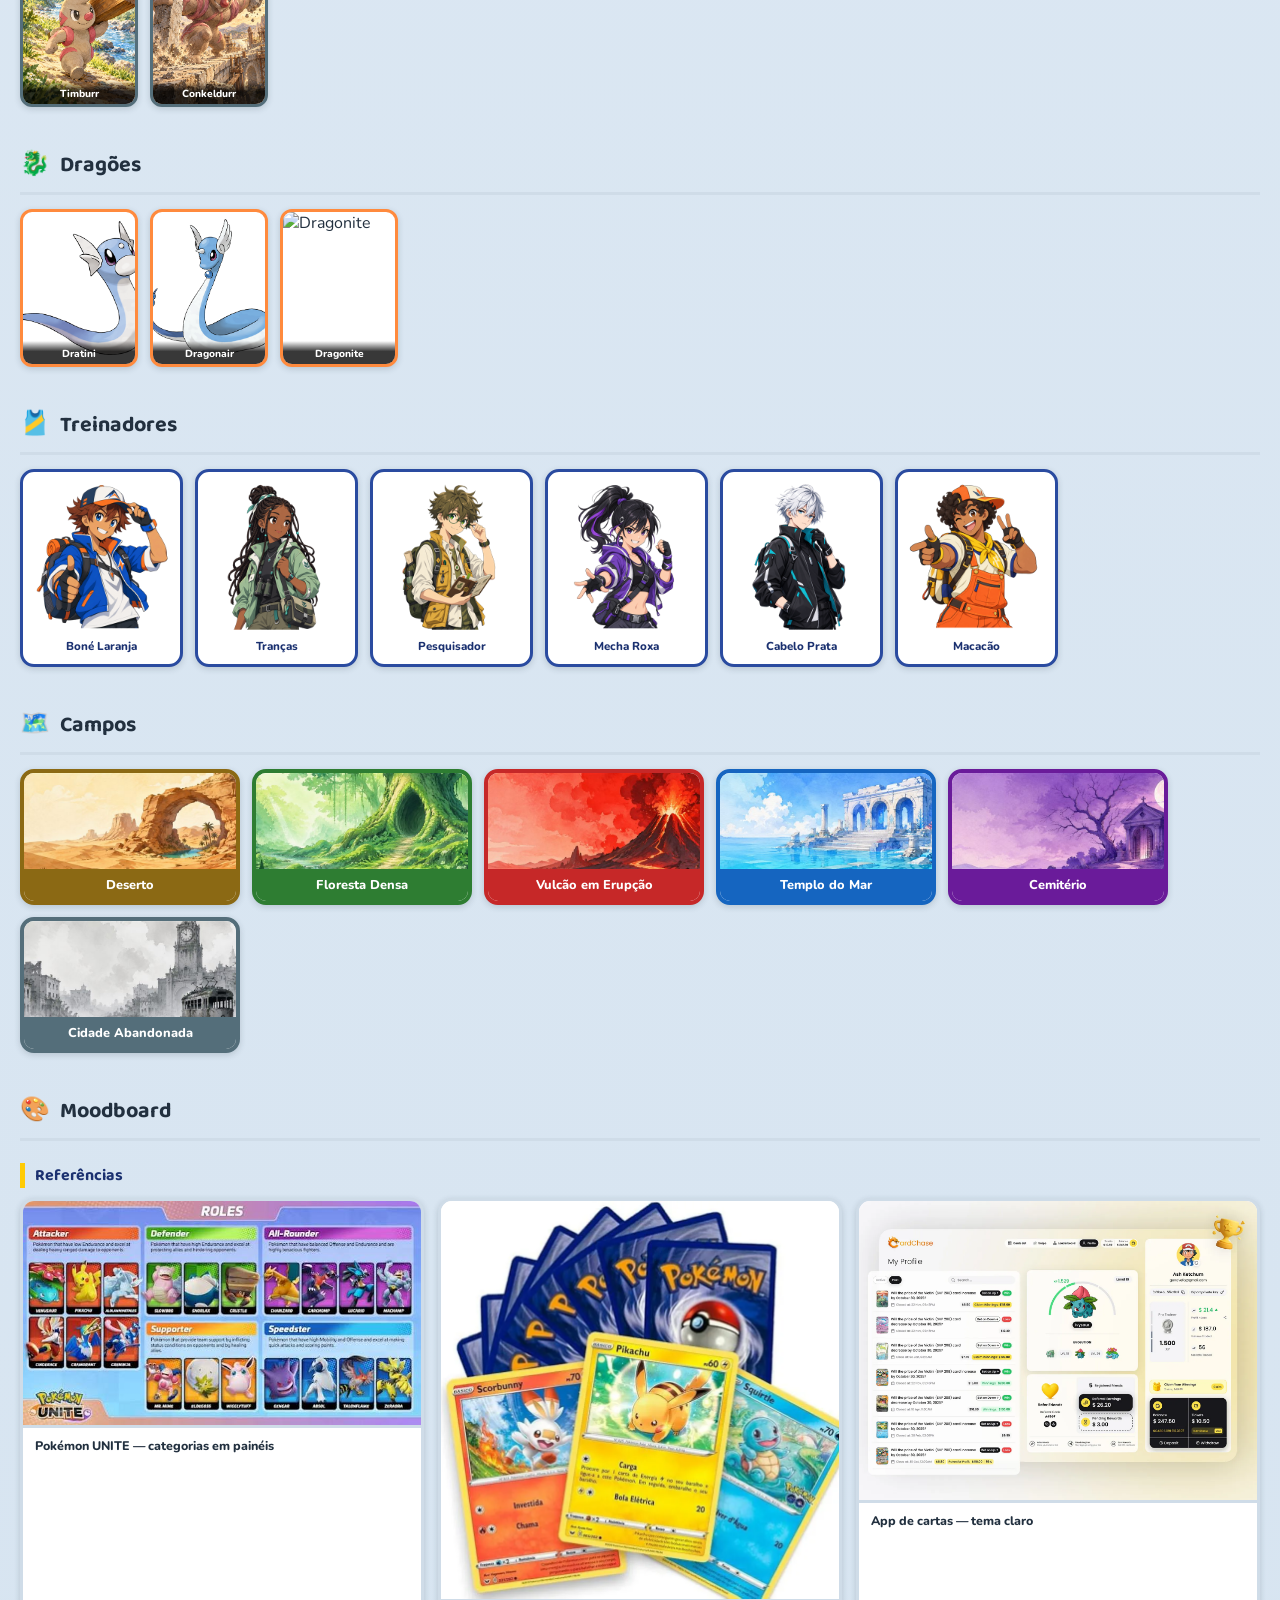
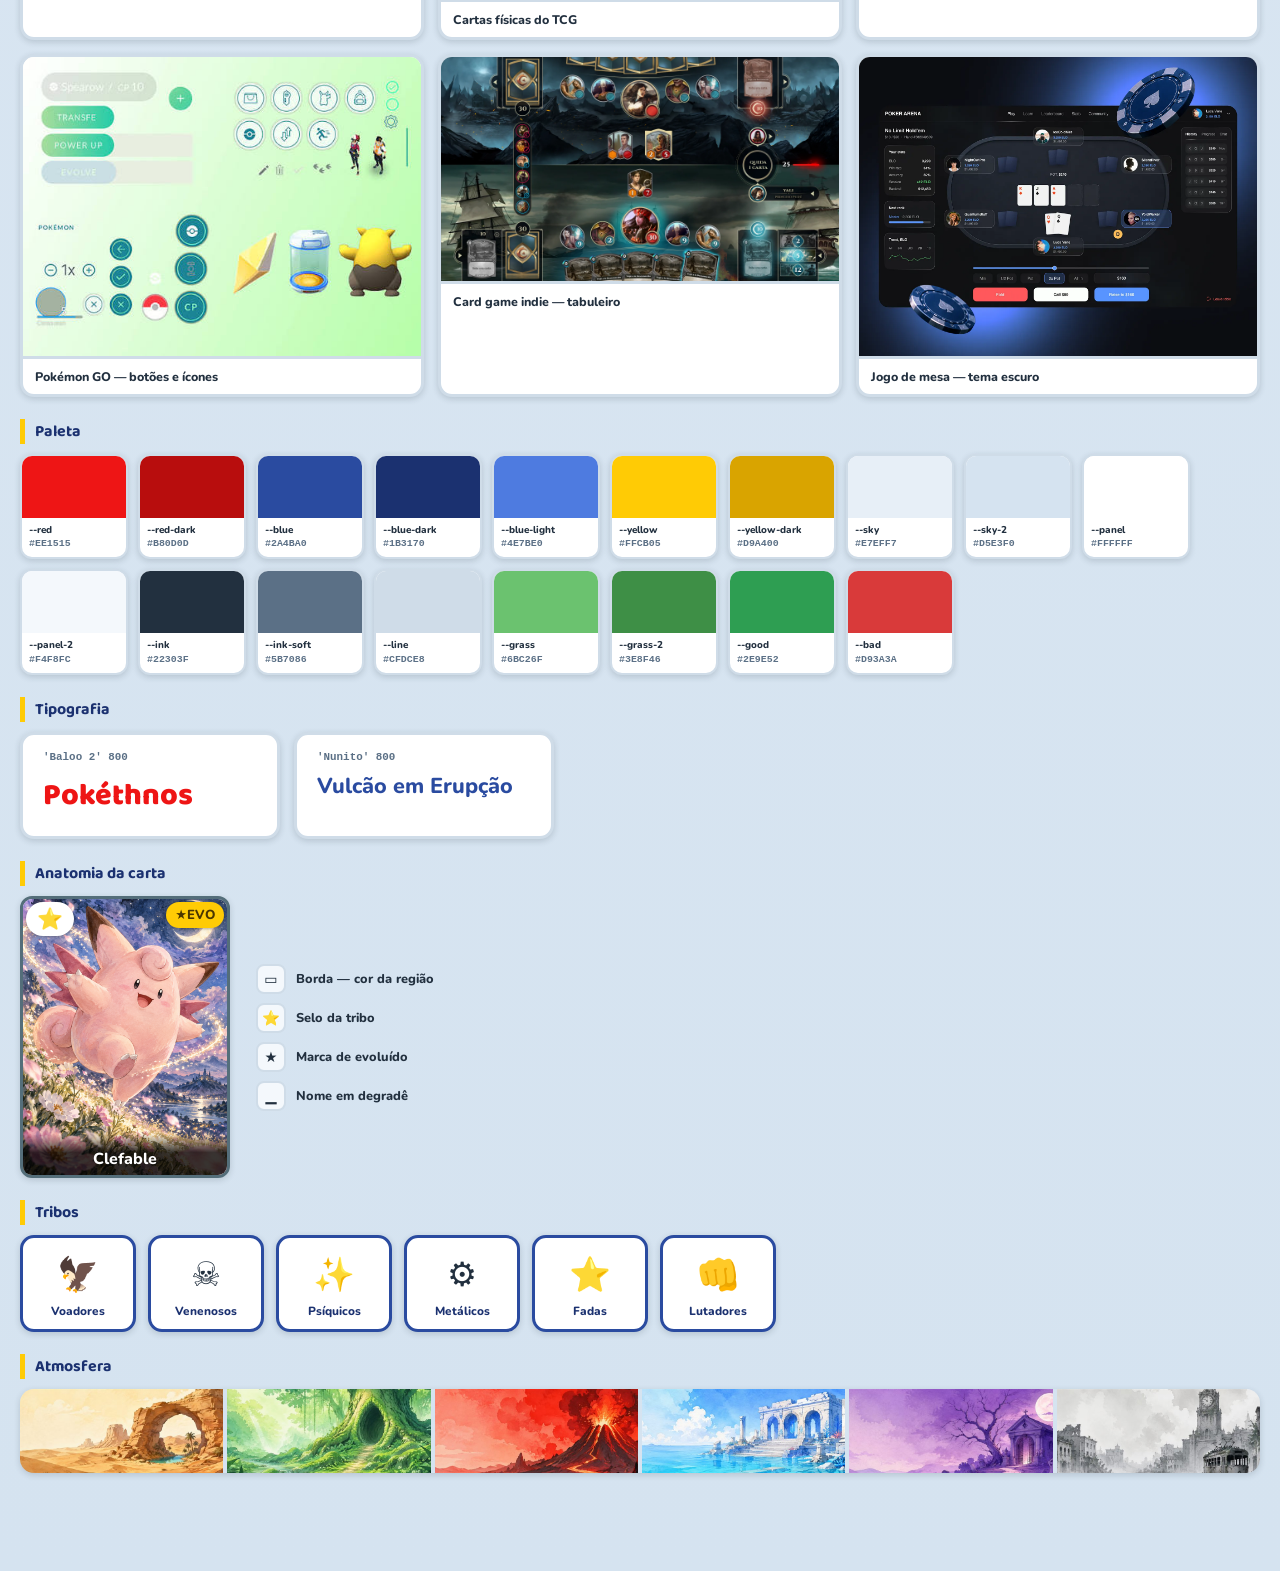
==== commit 28853aec: "assets: nova arte para mais 14 cartas" ====
--- a/cartas_pokethnos/cartas.html
+++ b/cartas_pokethnos/cartas.html
@@ -405,23 +405,23 @@
 
 const IMAGENS = {
   'Archen':'archen.png','Archeops':'archeops.png','Combee':'combee.jpeg','Vespiquen':'vespiquen.jpeg',
-  'Fletchling':'fletchling.jpeg','Talonflame':'talonflame.jpeg','Wingull':'wingull.png','Pelipper':'pelipper.jpeg',
+  'Fletchling':'fletchling.jpeg','Talonflame':'talonflame.jpeg','Wingull':'wingull.png','Pelipper':'pelipper.png',
   'Vullaby':'vullaby.jpeg','Mandibuzz':'mandibuzz.jpeg','Doduo':'doduo.png','Dodrio':'dodrio.png',
   'Nidoran♂':'nidoran.jpeg','Nidoking':'nidoking.jpeg','Bulbasaur':'bulbasaur.jpeg','Venusaur':'venusaur.png',
-  'Larvesta':'larvesta.png','Volcarona':'volcarona.jpeg','Tentacool':'tentacool.jpeg','Tentacruel':'tentacruel.jpeg',
+  'Larvesta':'larvesta.png','Volcarona':'volcarona.jpeg','Tentacool':'tentacool.png','Tentacruel':'tentacruel.jpeg',
   'Gastly':'gastly.jpeg','Gengar':'gengar.jpeg','Grimer':'grimer.jpeg','Muk':'muk.jpeg',
   'Baltoy':'baltoy.jpeg','Claydol':'claydol.png','Exeggcute':'exeggcute.png','Exeggutor':'exeggutor.png',
   'Fennekin':'fennekin.jpeg','Delphox':'delphox.png','Psyduck':'psyduck.png','Golduck':'golduck.jpeg',
-  'Misdreavus':'misdreavus.png','Mismagius':'mismagius.png','Espurr':'espurr.jpeg','Meowstic':'meowstic.jpeg',
+  'Misdreavus':'misdreavus.png','Mismagius':'mismagius.png','Espurr':'espurr.jpeg','Meowstic':'meowstic.png',
   'A.Diglett':'alolan diglett.png','A.Dugtrio':'a.dugtrio.png','Ferroseed':'ferroseed.jpeg','Ferrothorn':'ferrothorn.jpeg',
   'Rolycoly':'rolycoly.jpeg','Coalossal':'coalossal.png','Piplup':'piplup.jpeg','Empoleon':'empoleon.jpeg',
-  'Honedge':'honedge.jpeg','Aegislash':'aegislash.jpeg','Beldum':'beldum.png','Metagross':'metagross.png',
-  'Carbink':'carbink.png','Diancie':'diancie.png','Cottonee':'cottonee.jpeg','Whimsicott':'whimscott.jpeg',
-  'Litwick':'litwick.jpeg','Chandelure':'chandelure.png','Popplio':'popplio.png','Primarina':'primarina.png',
-  'G.Ponyta':'galarian ponyta.jpeg','G.Rapidash':'galarian rapidash.jpeg','Clefairy':'clefairy.jpeg','Clefable':'clefable.png',
-  'Riolu':'riolu.jpeg','Lucario':'lucario.jpeg','Grookey':'grookey.png','Rillaboom':'rillaboom.jpeg',
+  'Honedge':'honedge.png','Aegislash':'aegislash.jpeg','Beldum':'beldum.png','Metagross':'metagross.png',
+  'Carbink':'carbink.png','Diancie':'diancie.png','Cottonee':'cottonee.jpeg','Whimsicott':'whimsicott.png',
+  'Litwick':'litwick.png','Chandelure':'chandelure.png','Popplio':'popplio.png','Primarina':'primarina.png',
+  'G.Ponyta':'galarian ponyta.jpeg','G.Rapidash':'g.rapidash.png','Clefairy':'clefairy.png','Clefable':'clefable.png',
+  'Riolu':'riolu.jpeg','Lucario':'lucario.jpeg','Grookey':'grookey.png','Rillaboom':'rillaboom.png',
   'Torchic':'torchic.png','Blaziken':'blaziken.jpeg','Clobbopus':'clobbopus.jpeg','Grapploct':'grapploct.jpeg',
-  'Cubone':'cubone.jpeg','Marowak':'marowak.png','Timburr':'timburr.jpeg','Conkeldurr':'conkeldurr.png',
+  'Cubone':'cubone.jpeg','Marowak':'marowak.png','Timburr':'timburr.png','Conkeldurr':'conkeldurr.png',
   'Dratini':'dratini.png','Dragonair':'dragonair.png','Dragonite':'dragonite.png',
 };
 
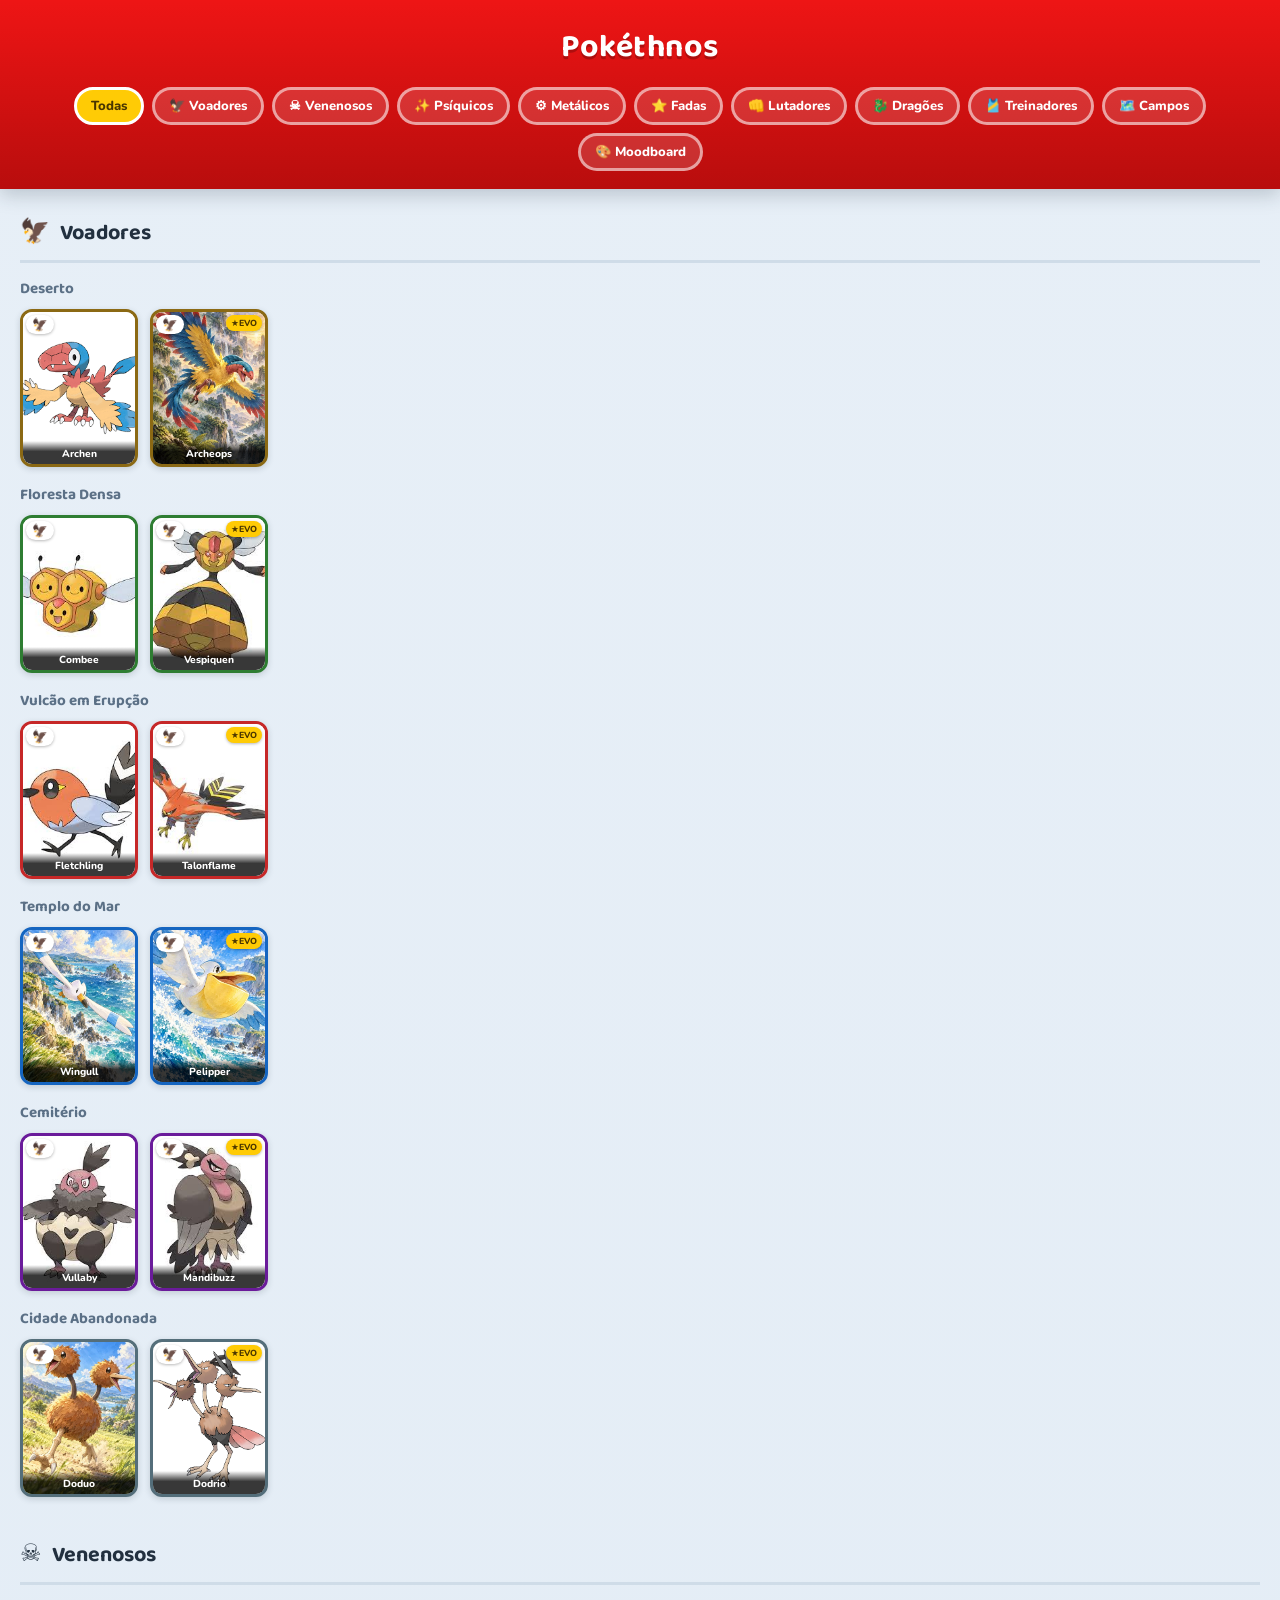
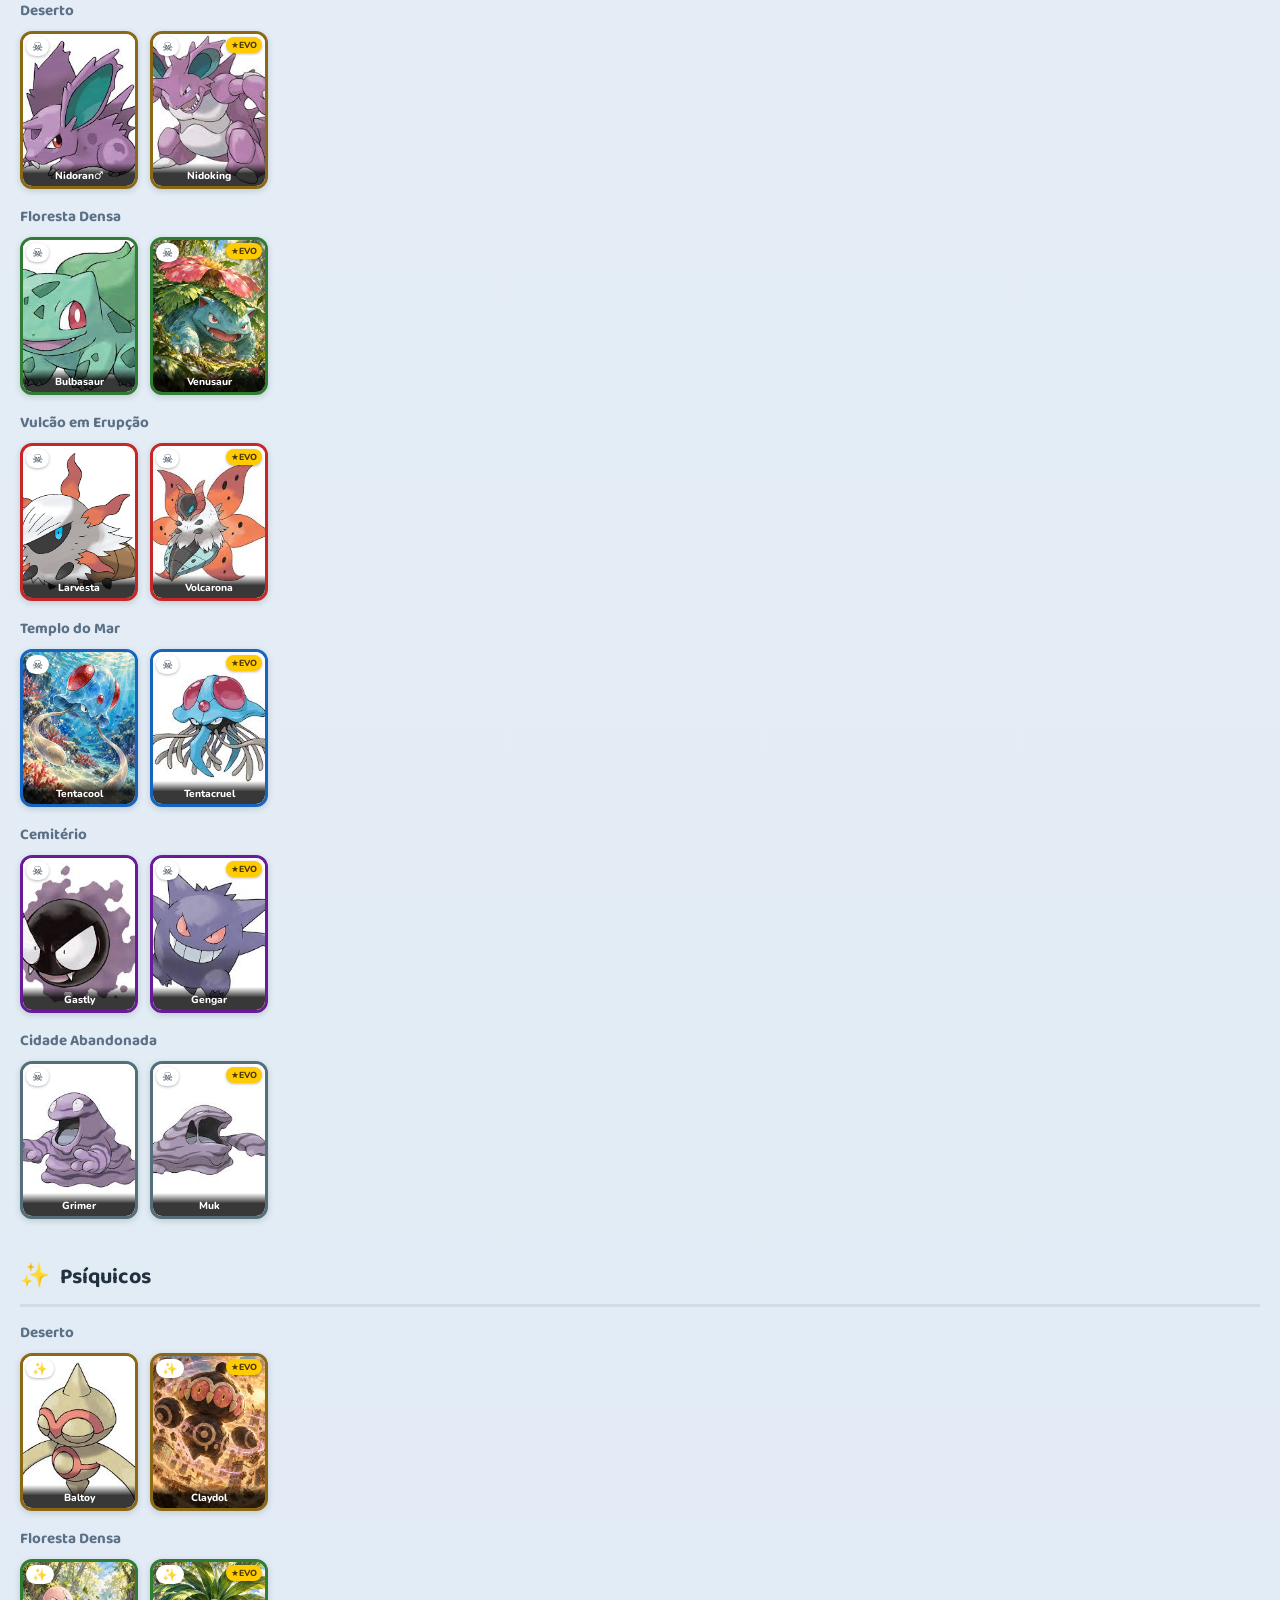
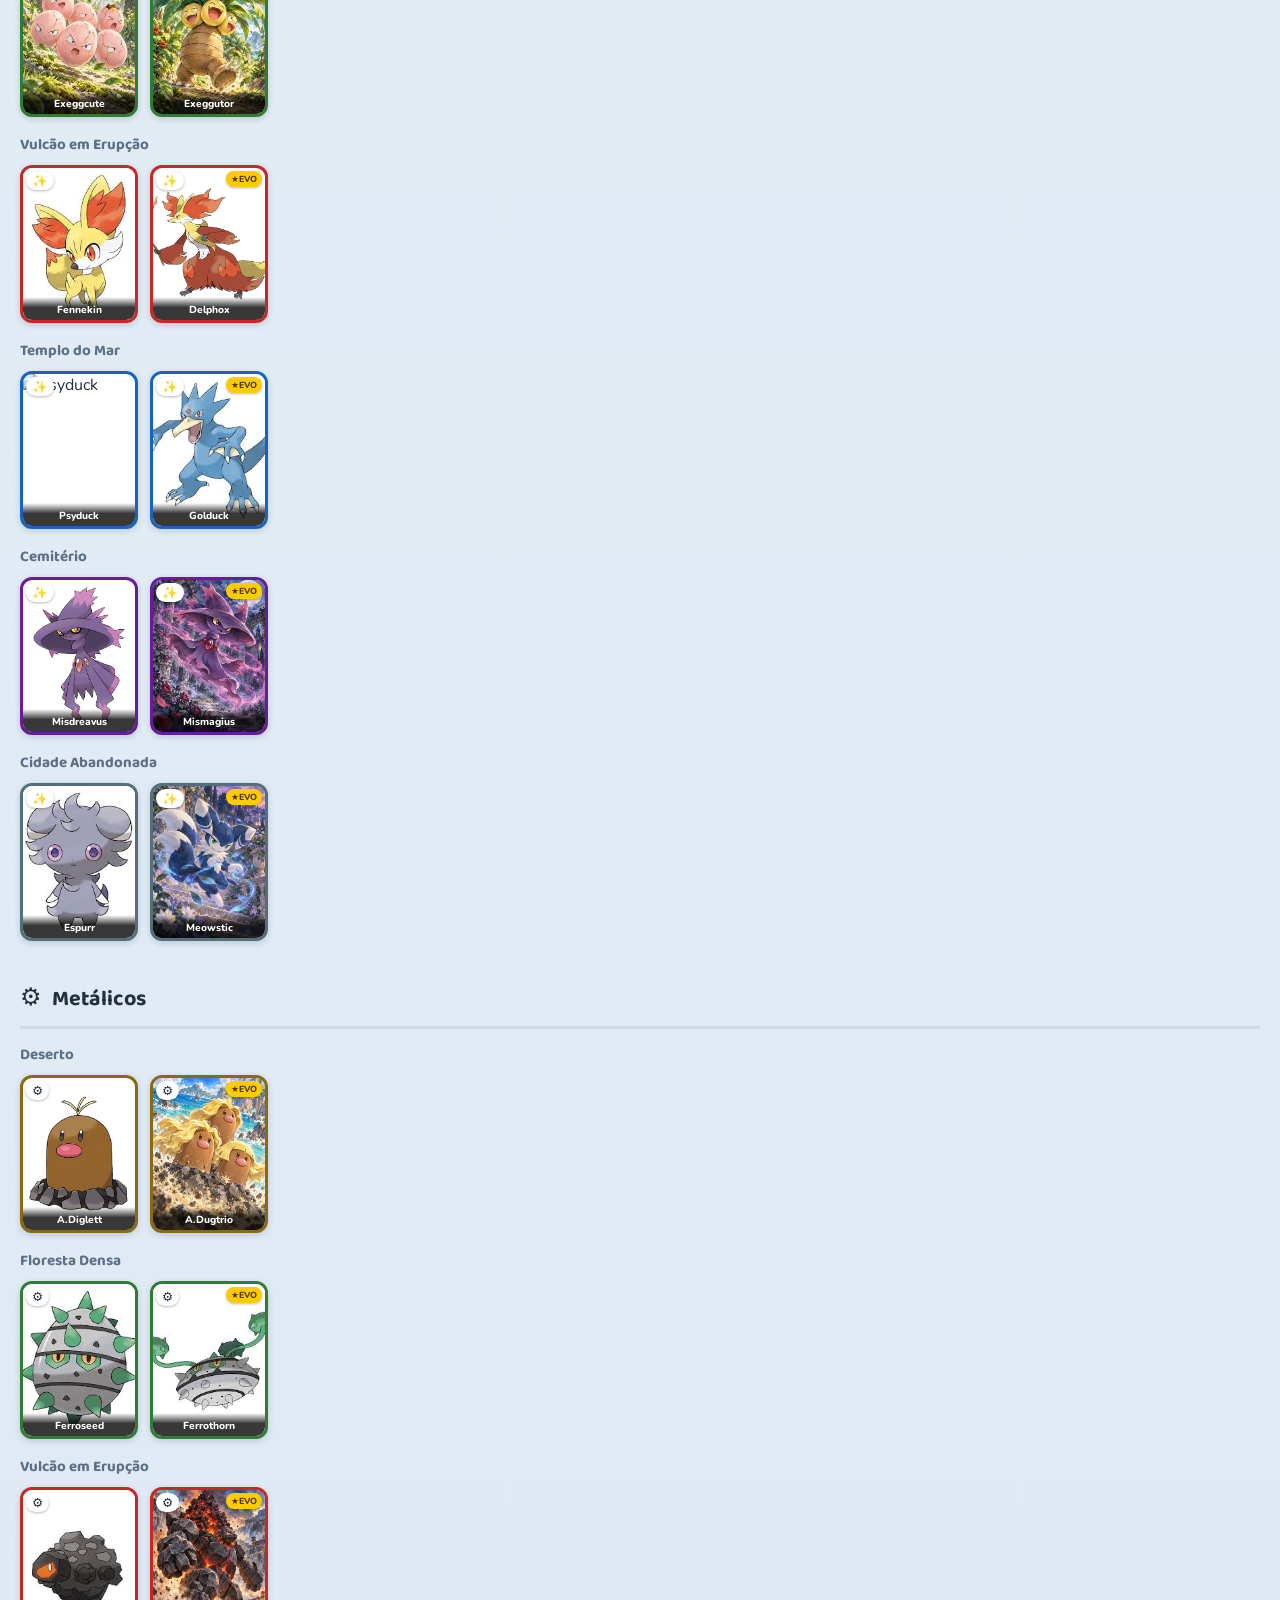
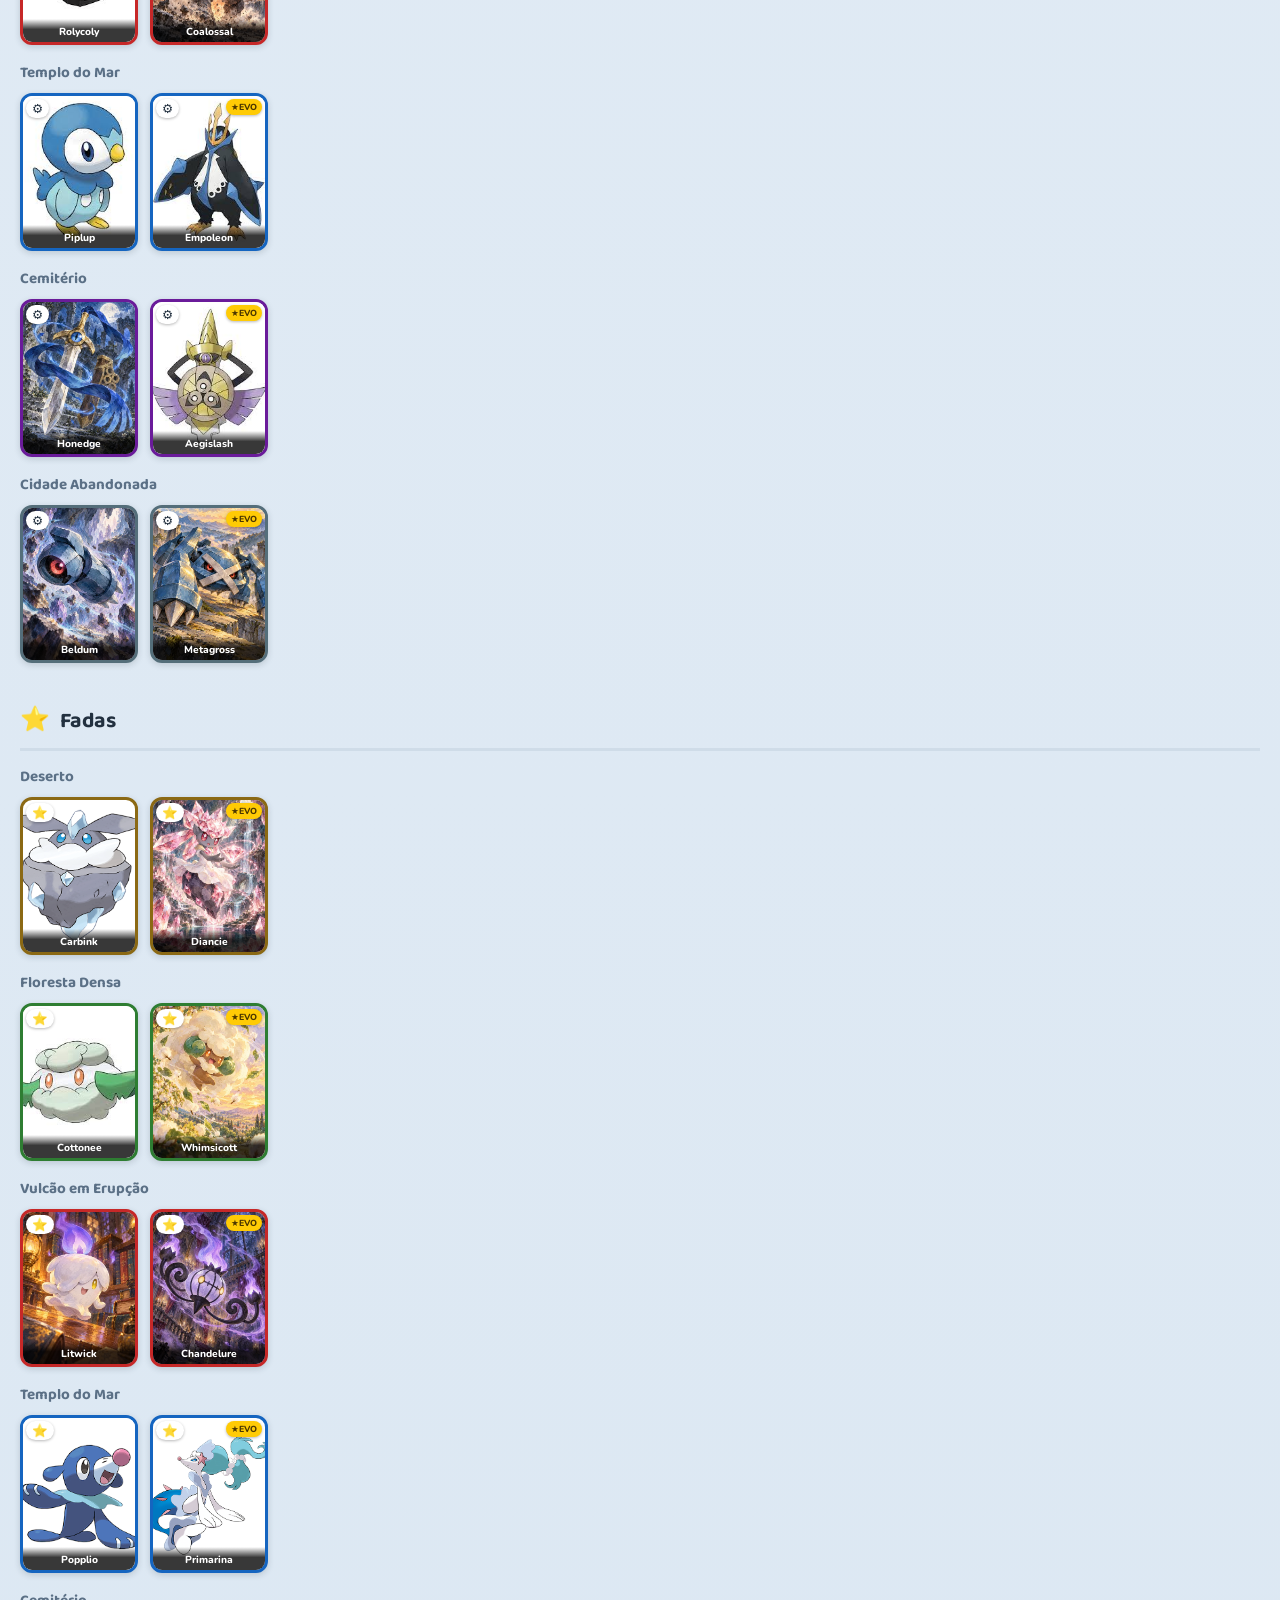
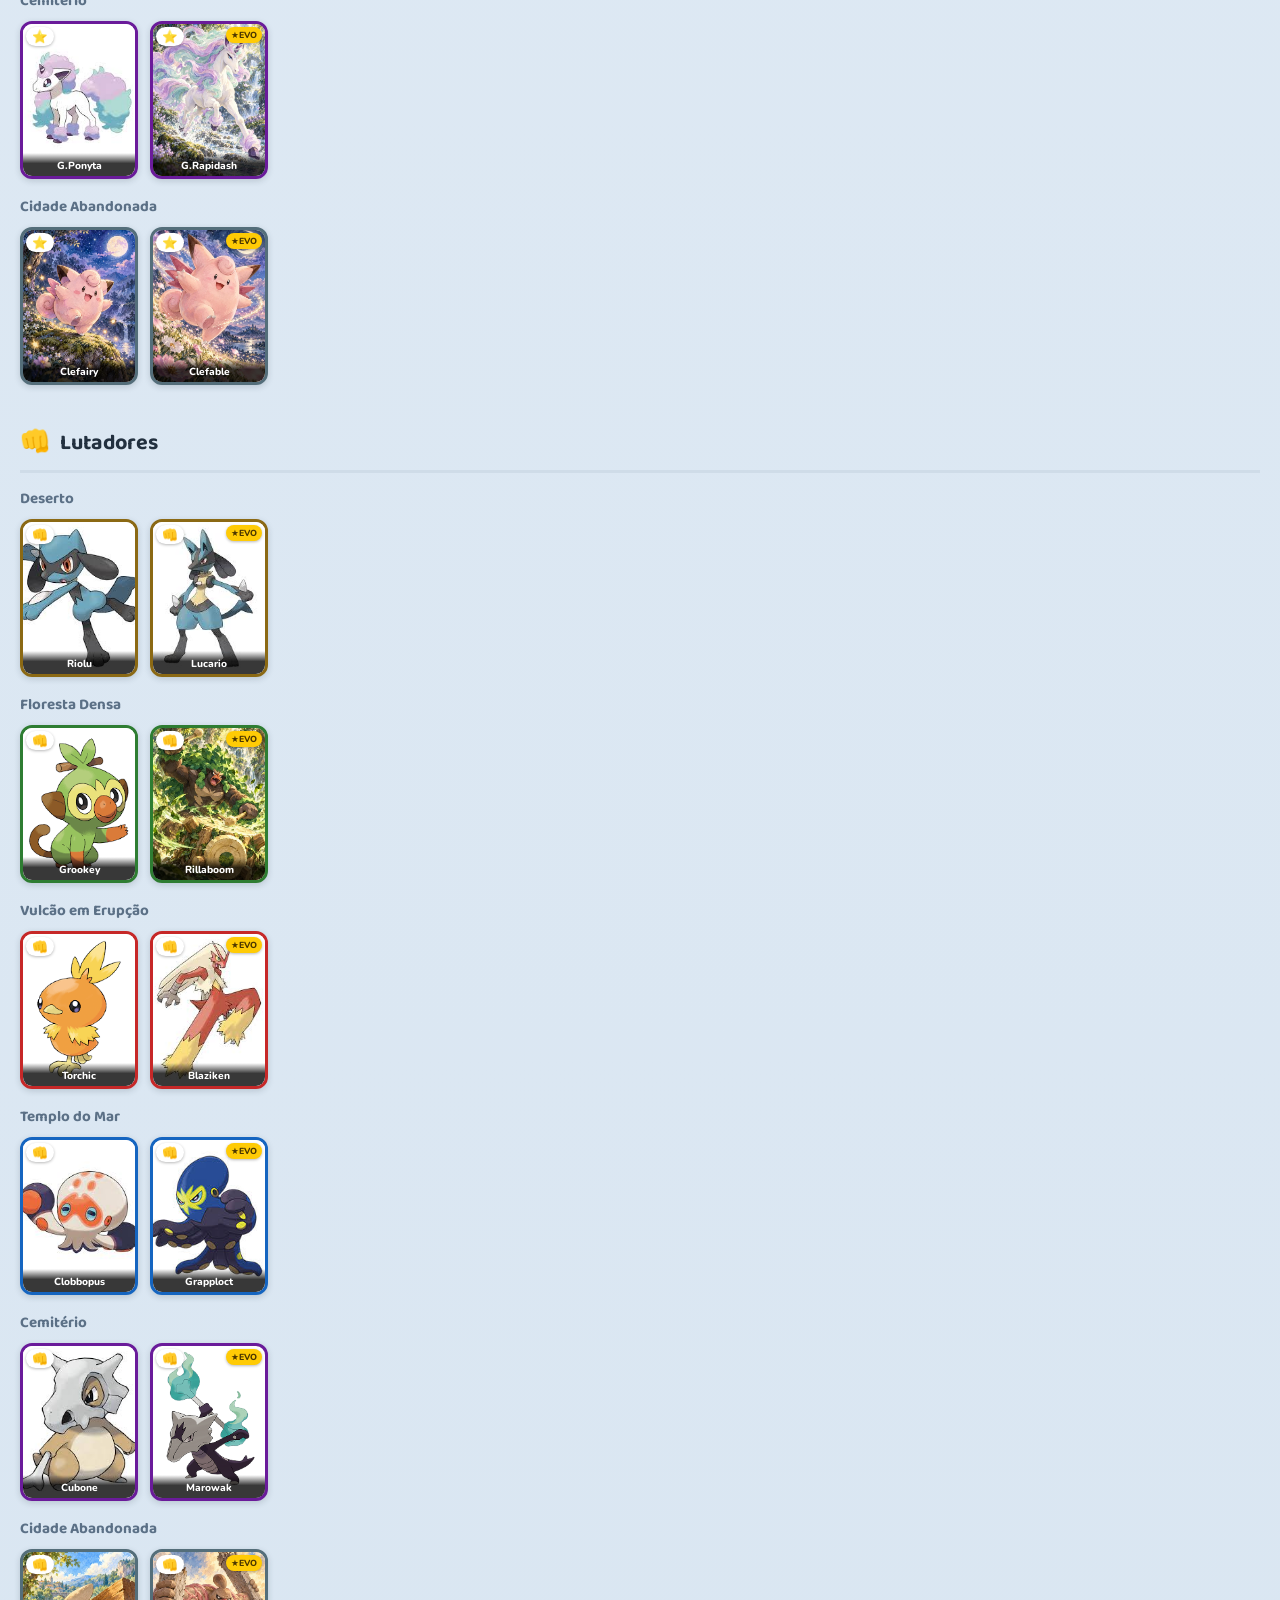
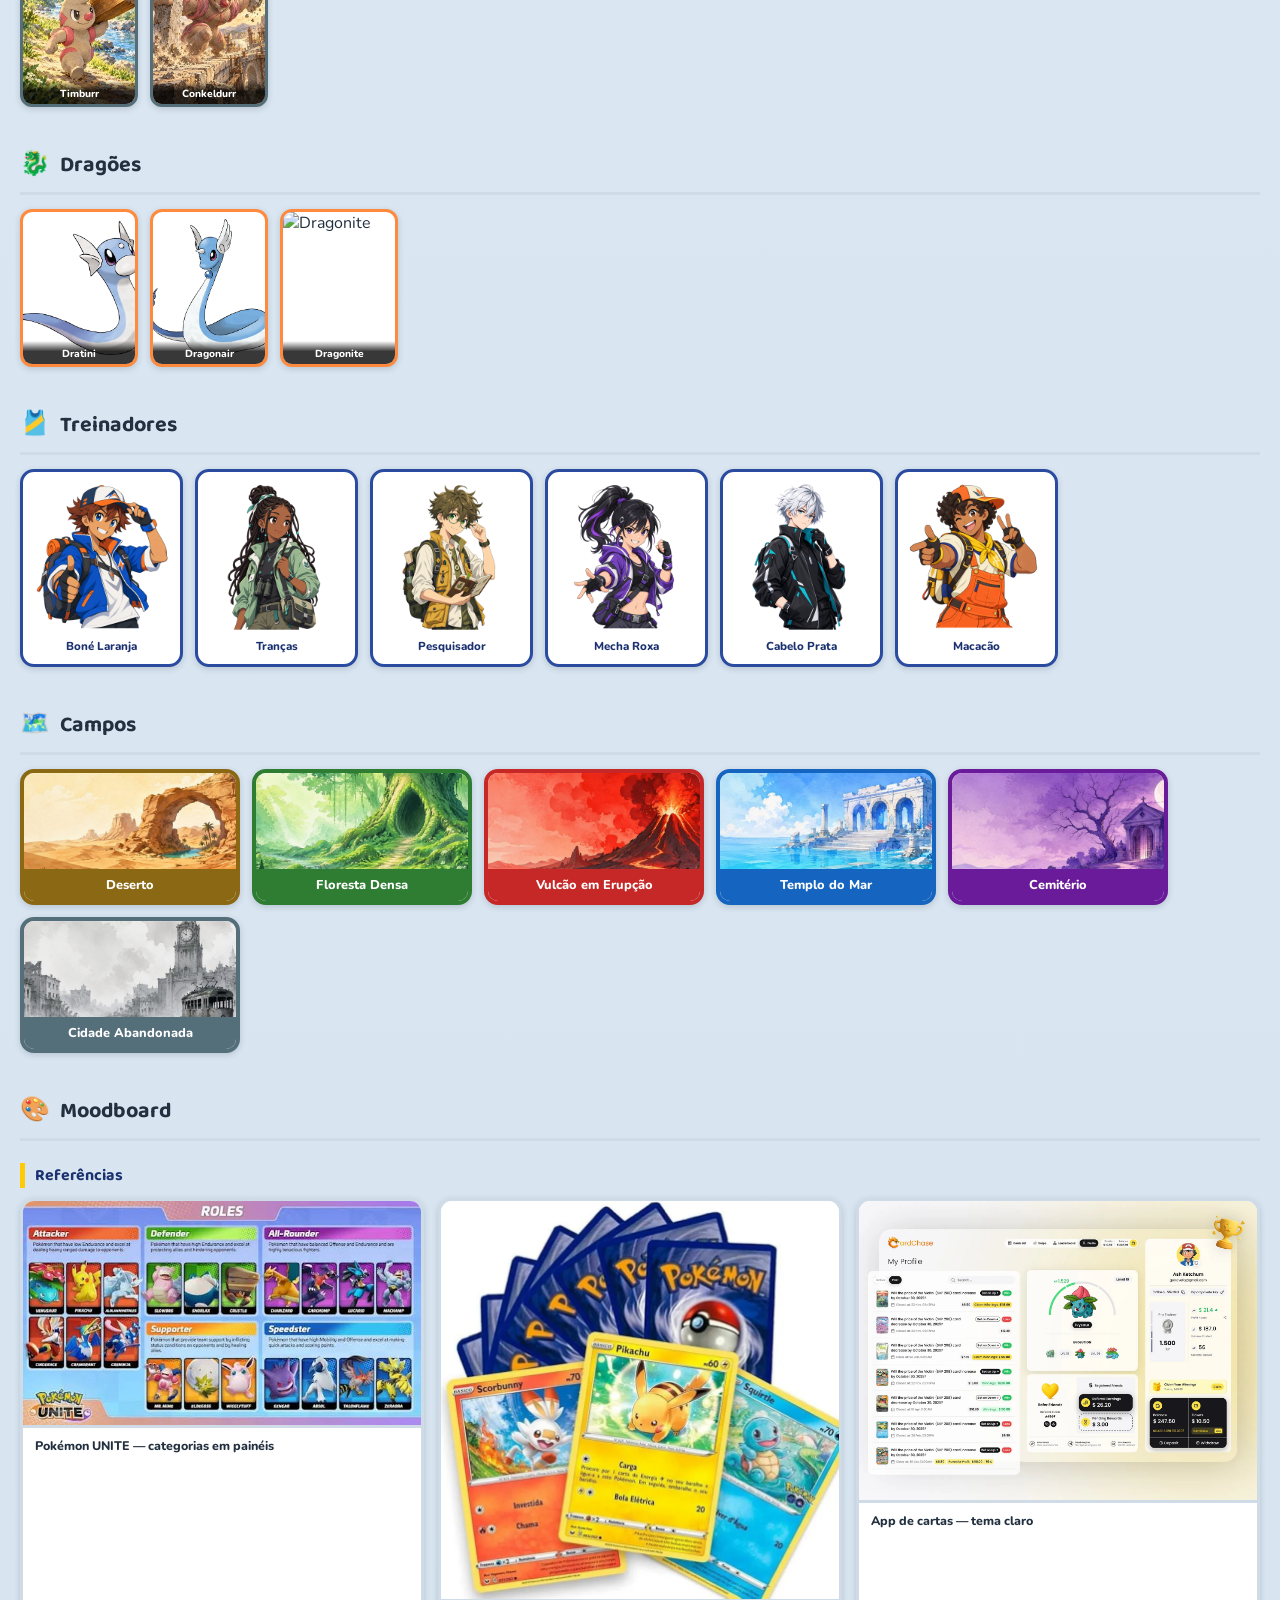
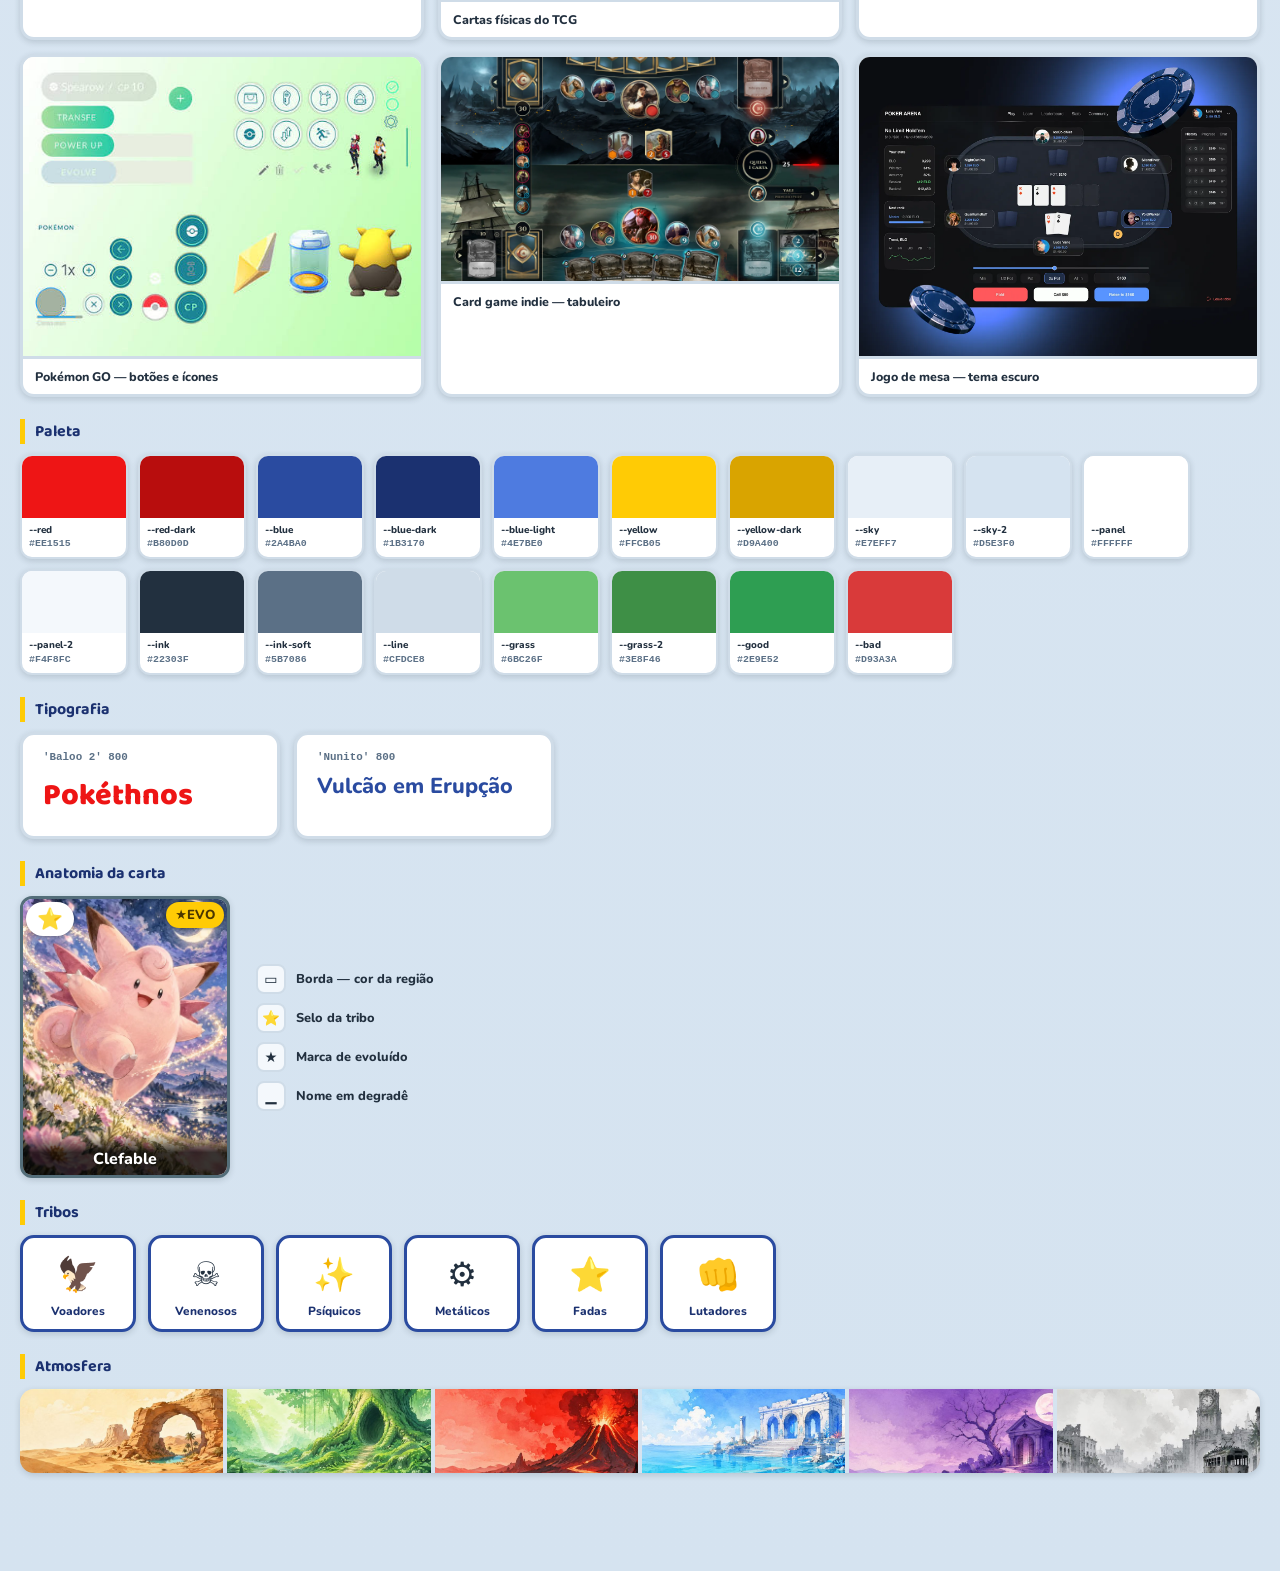
==== commit 75b61572: "perf: converte as cartas novas para WebP 420px" ====
--- a/cartas_pokethnos/cartas.html
+++ b/cartas_pokethnos/cartas.html
@@ -404,24 +404,24 @@
 const DRAGOES = ['Dratini', 'Dragonair', 'Dragonite'];
 
 const IMAGENS = {
-  'Archen':'archen.png','Archeops':'archeops.png','Combee':'combee.jpeg','Vespiquen':'vespiquen.jpeg',
-  'Fletchling':'fletchling.jpeg','Talonflame':'talonflame.jpeg','Wingull':'wingull.png','Pelipper':'pelipper.png',
-  'Vullaby':'vullaby.jpeg','Mandibuzz':'mandibuzz.jpeg','Doduo':'doduo.png','Dodrio':'dodrio.png',
-  'Nidoran♂':'nidoran.jpeg','Nidoking':'nidoking.jpeg','Bulbasaur':'bulbasaur.jpeg','Venusaur':'venusaur.png',
-  'Larvesta':'larvesta.png','Volcarona':'volcarona.jpeg','Tentacool':'tentacool.png','Tentacruel':'tentacruel.jpeg',
+  'Archen':'archen.png','Archeops':'archeops.webp','Combee':'combee.jpeg','Vespiquen':'vespiquen.jpeg',
+  'Fletchling':'fletchling.jpeg','Talonflame':'talonflame.jpeg','Wingull':'wingull.webp','Pelipper':'pelipper.webp',
+  'Vullaby':'vullaby.jpeg','Mandibuzz':'mandibuzz.jpeg','Doduo':'doduo.webp','Dodrio':'dodrio.png',
+  'Nidoran♂':'nidoran.jpeg','Nidoking':'nidoking.jpeg','Bulbasaur':'bulbasaur.jpeg','Venusaur':'venusaur.webp',
+  'Larvesta':'larvesta.png','Volcarona':'volcarona.jpeg','Tentacool':'tentacool.webp','Tentacruel':'tentacruel.jpeg',
   'Gastly':'gastly.jpeg','Gengar':'gengar.jpeg','Grimer':'grimer.jpeg','Muk':'muk.jpeg',
-  'Baltoy':'baltoy.jpeg','Claydol':'claydol.png','Exeggcute':'exeggcute.png','Exeggutor':'exeggutor.png',
+  'Baltoy':'baltoy.jpeg','Claydol':'claydol.webp','Exeggcute':'exeggcute.webp','Exeggutor':'exeggutor.webp',
   'Fennekin':'fennekin.jpeg','Delphox':'delphox.png','Psyduck':'psyduck.png','Golduck':'golduck.jpeg',
-  'Misdreavus':'misdreavus.png','Mismagius':'mismagius.png','Espurr':'espurr.jpeg','Meowstic':'meowstic.png',
-  'A.Diglett':'alolan diglett.png','A.Dugtrio':'a.dugtrio.png','Ferroseed':'ferroseed.jpeg','Ferrothorn':'ferrothorn.jpeg',
-  'Rolycoly':'rolycoly.jpeg','Coalossal':'coalossal.png','Piplup':'piplup.jpeg','Empoleon':'empoleon.jpeg',
-  'Honedge':'honedge.png','Aegislash':'aegislash.jpeg','Beldum':'beldum.png','Metagross':'metagross.png',
-  'Carbink':'carbink.png','Diancie':'diancie.png','Cottonee':'cottonee.jpeg','Whimsicott':'whimsicott.png',
-  'Litwick':'litwick.png','Chandelure':'chandelure.png','Popplio':'popplio.png','Primarina':'primarina.png',
-  'G.Ponyta':'galarian ponyta.jpeg','G.Rapidash':'g.rapidash.png','Clefairy':'clefairy.png','Clefable':'clefable.png',
-  'Riolu':'riolu.jpeg','Lucario':'lucario.jpeg','Grookey':'grookey.png','Rillaboom':'rillaboom.png',
+  'Misdreavus':'misdreavus.png','Mismagius':'mismagius.webp','Espurr':'espurr.jpeg','Meowstic':'meowstic.webp',
+  'A.Diglett':'alolan diglett.png','A.Dugtrio':'a.dugtrio.webp','Ferroseed':'ferroseed.jpeg','Ferrothorn':'ferrothorn.jpeg',
+  'Rolycoly':'rolycoly.jpeg','Coalossal':'coalossal.webp','Piplup':'piplup.jpeg','Empoleon':'empoleon.jpeg',
+  'Honedge':'honedge.webp','Aegislash':'aegislash.jpeg','Beldum':'beldum.webp','Metagross':'metagross.webp',
+  'Carbink':'carbink.png','Diancie':'diancie.webp','Cottonee':'cottonee.jpeg','Whimsicott':'whimsicott.webp',
+  'Litwick':'litwick.webp','Chandelure':'chandelure.webp','Popplio':'popplio.png','Primarina':'primarina.png',
+  'G.Ponyta':'galarian ponyta.jpeg','G.Rapidash':'g.rapidash.webp','Clefairy':'clefairy.webp','Clefable':'clefable.webp',
+  'Riolu':'riolu.jpeg','Lucario':'lucario.jpeg','Grookey':'grookey.png','Rillaboom':'rillaboom.webp',
   'Torchic':'torchic.png','Blaziken':'blaziken.jpeg','Clobbopus':'clobbopus.jpeg','Grapploct':'grapploct.jpeg',
-  'Cubone':'cubone.jpeg','Marowak':'marowak.png','Timburr':'timburr.png','Conkeldurr':'conkeldurr.png',
+  'Cubone':'cubone.jpeg','Marowak':'marowak.png','Timburr':'timburr.webp','Conkeldurr':'conkeldurr.webp',
   'Dratini':'dratini.png','Dragonair':'dragonair.png','Dragonite':'dragonite.png',
 };
 
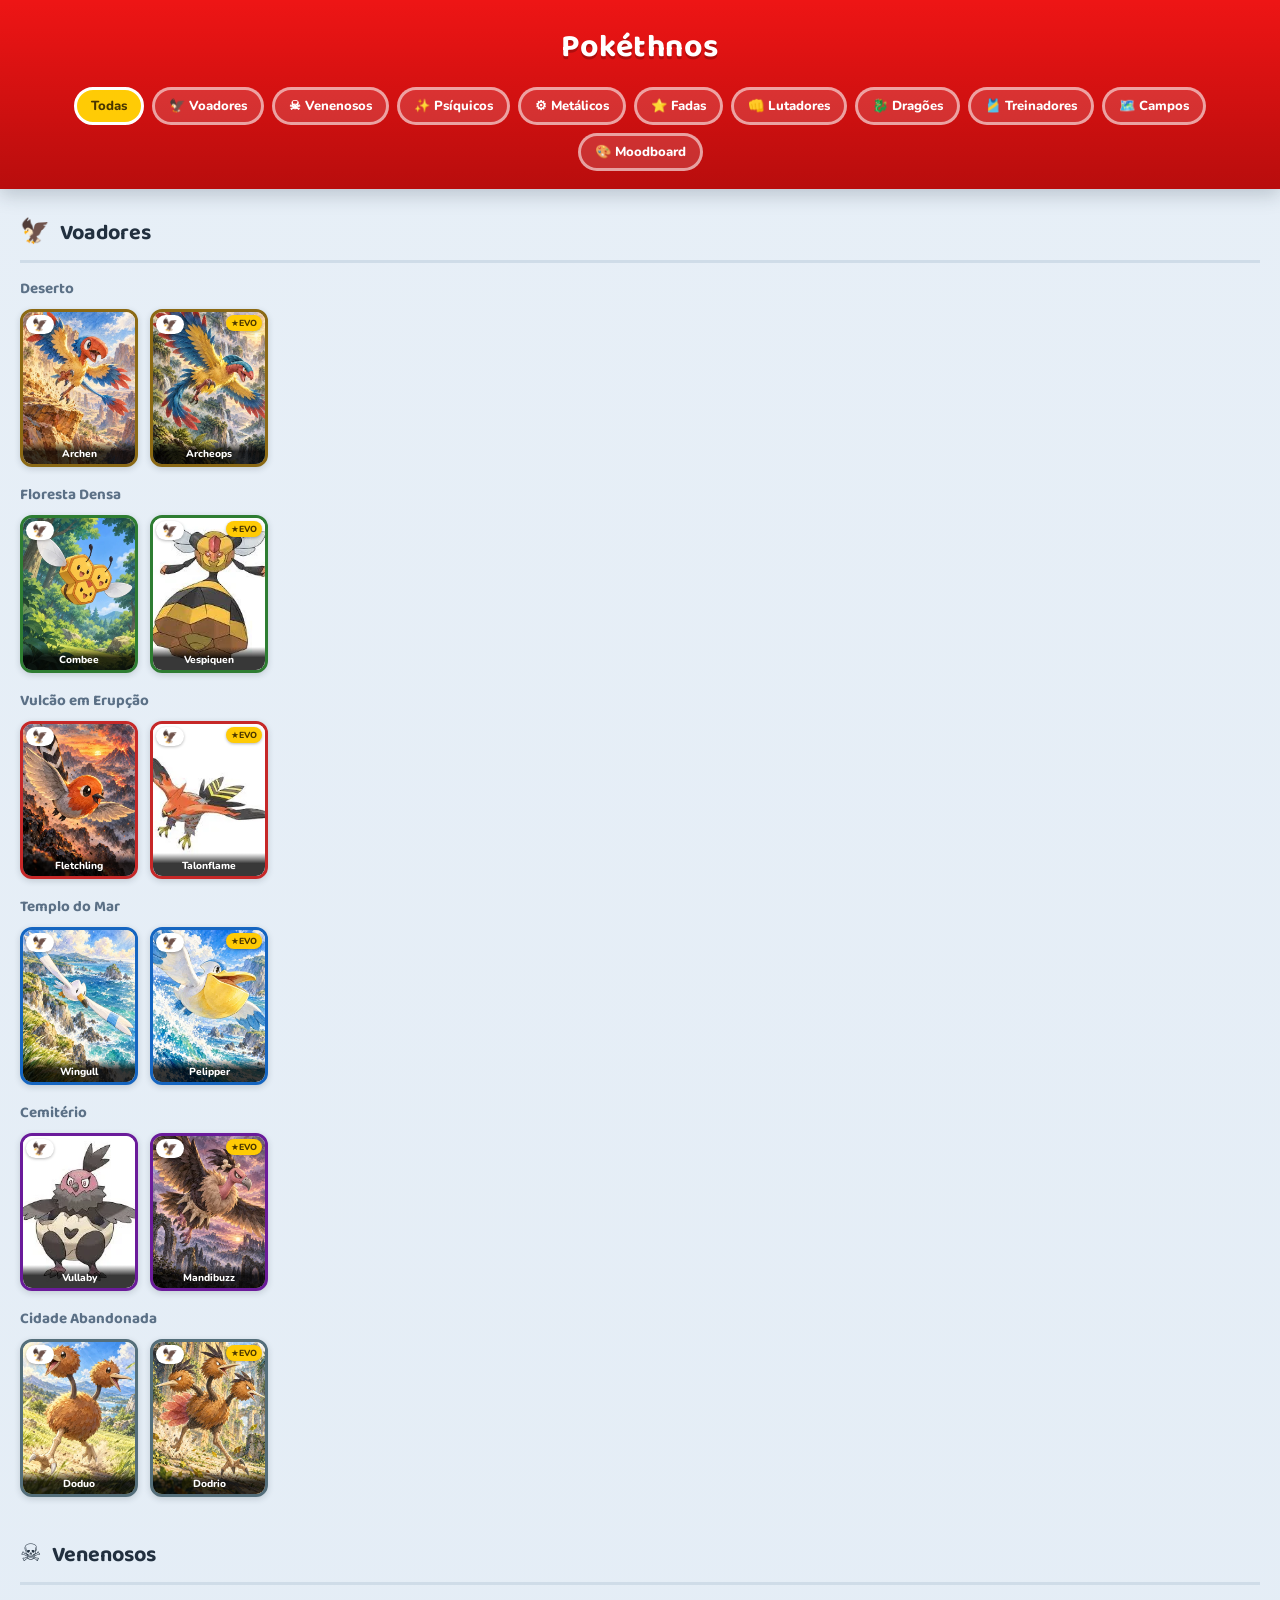
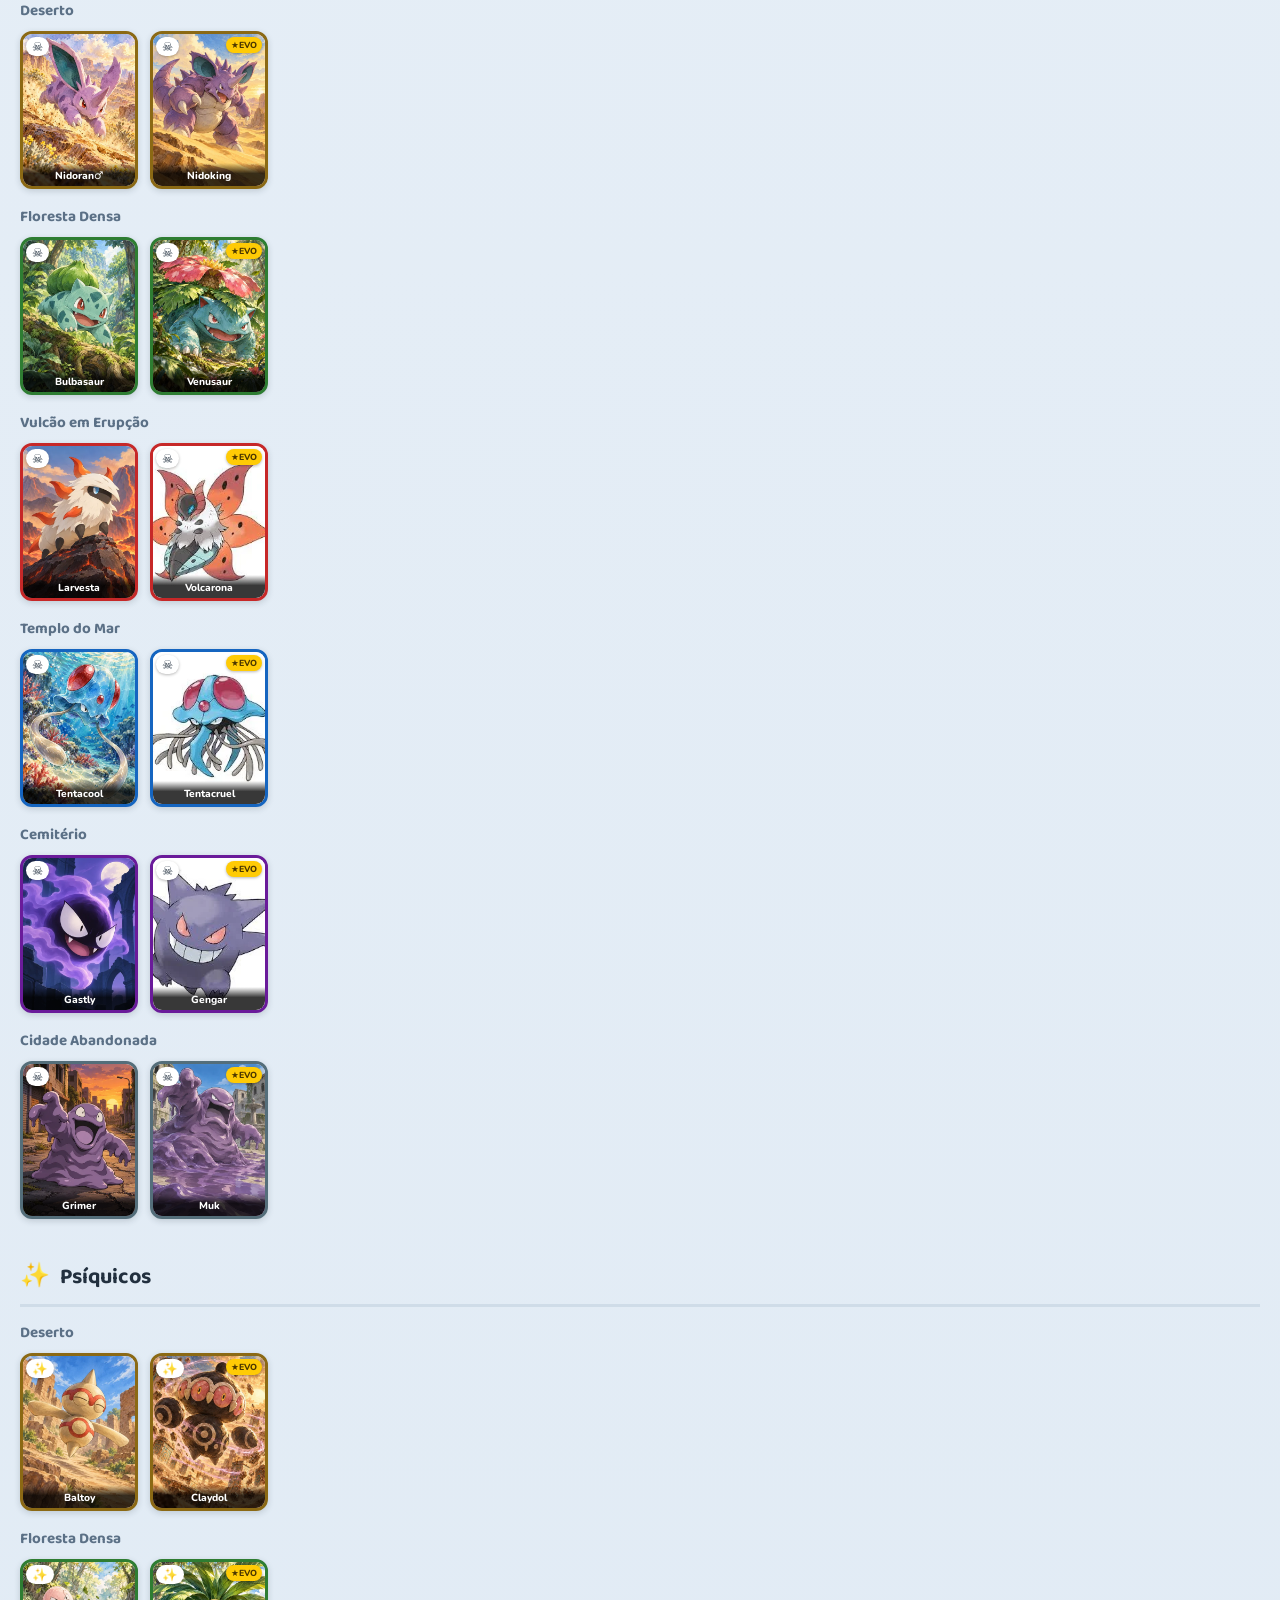
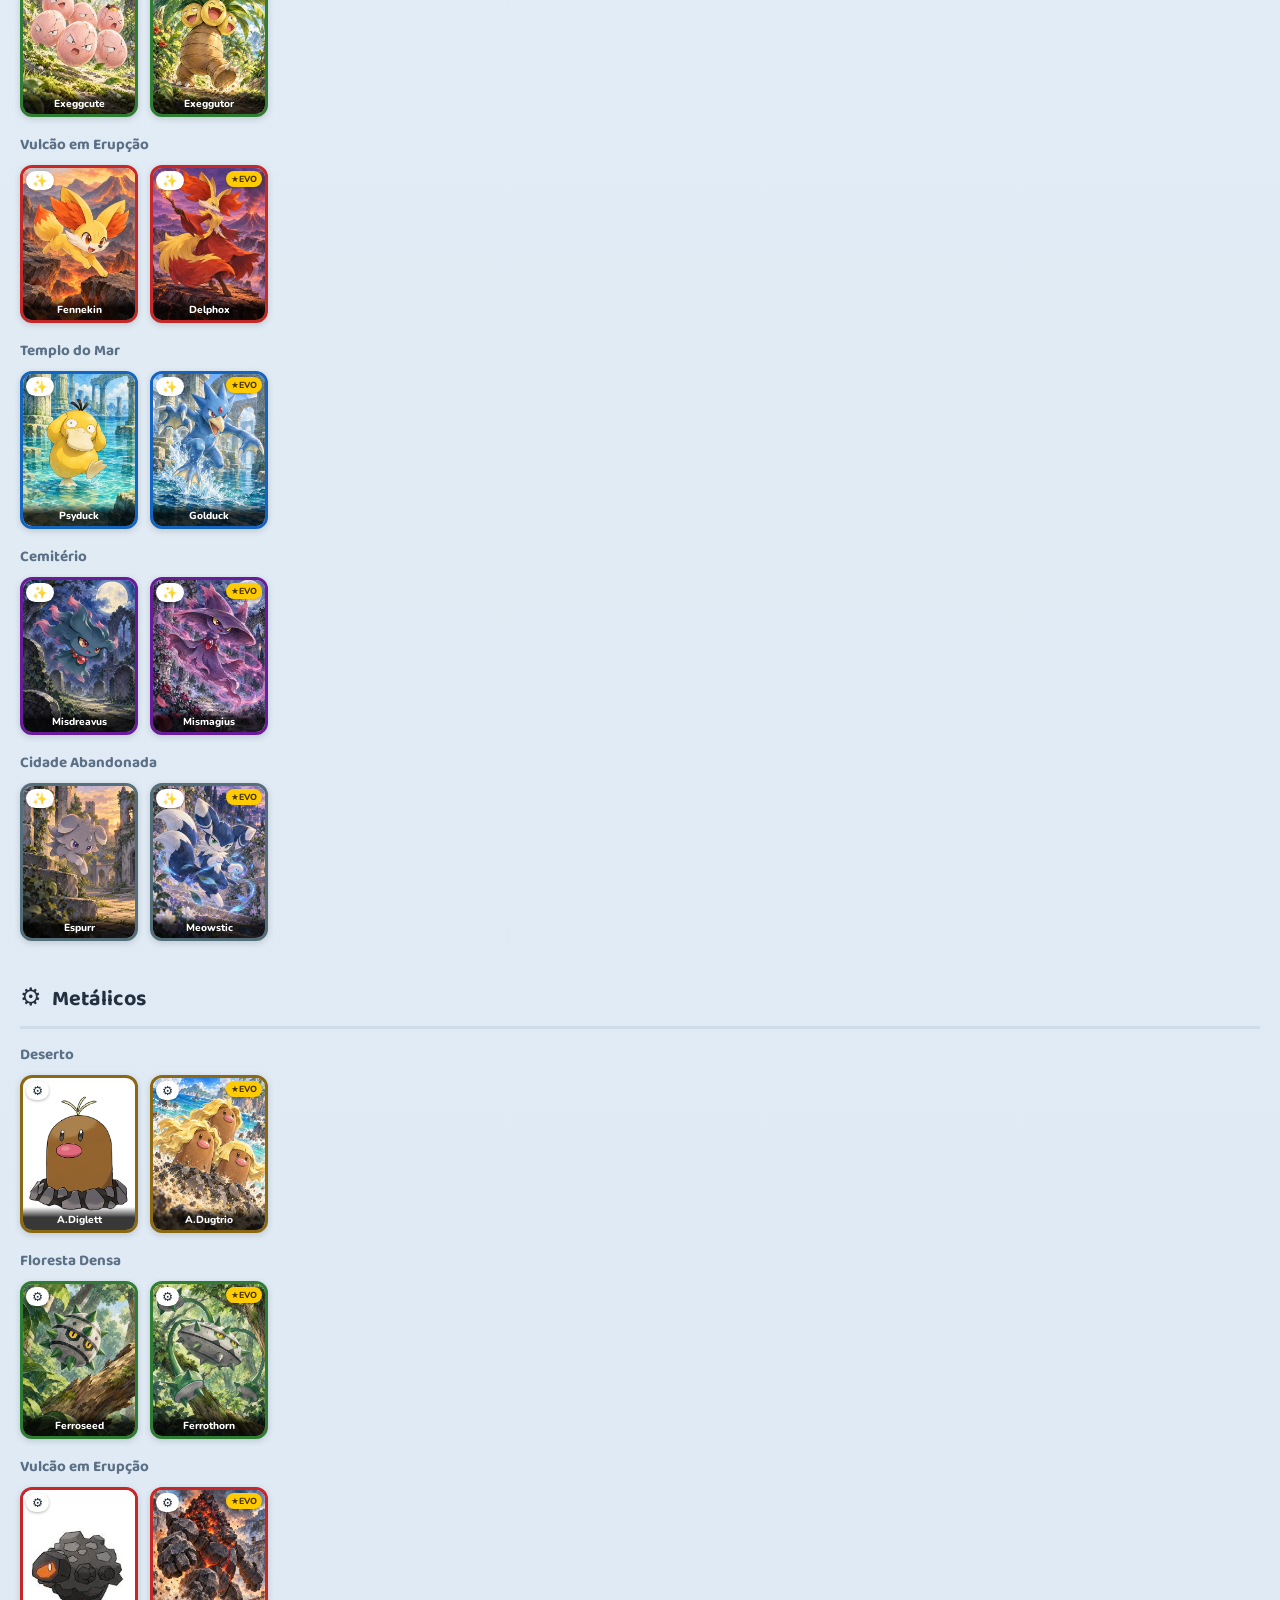
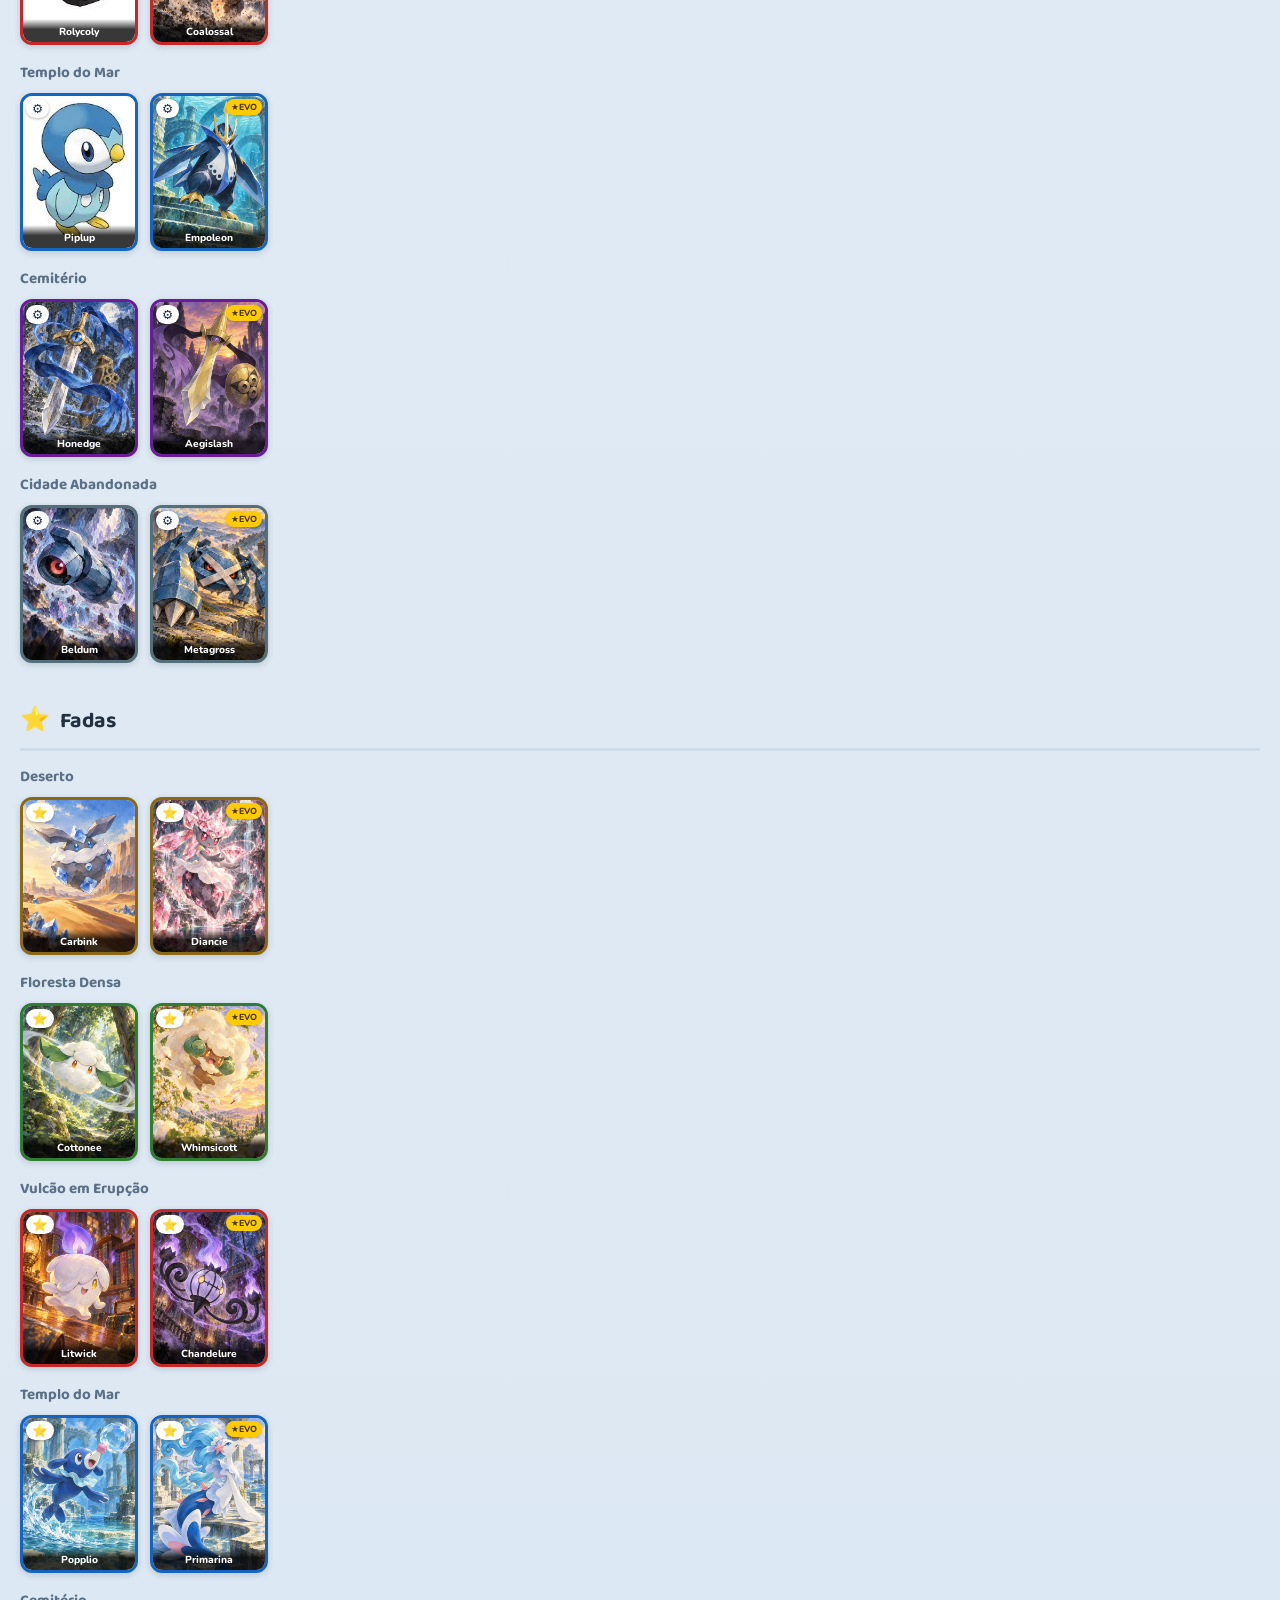
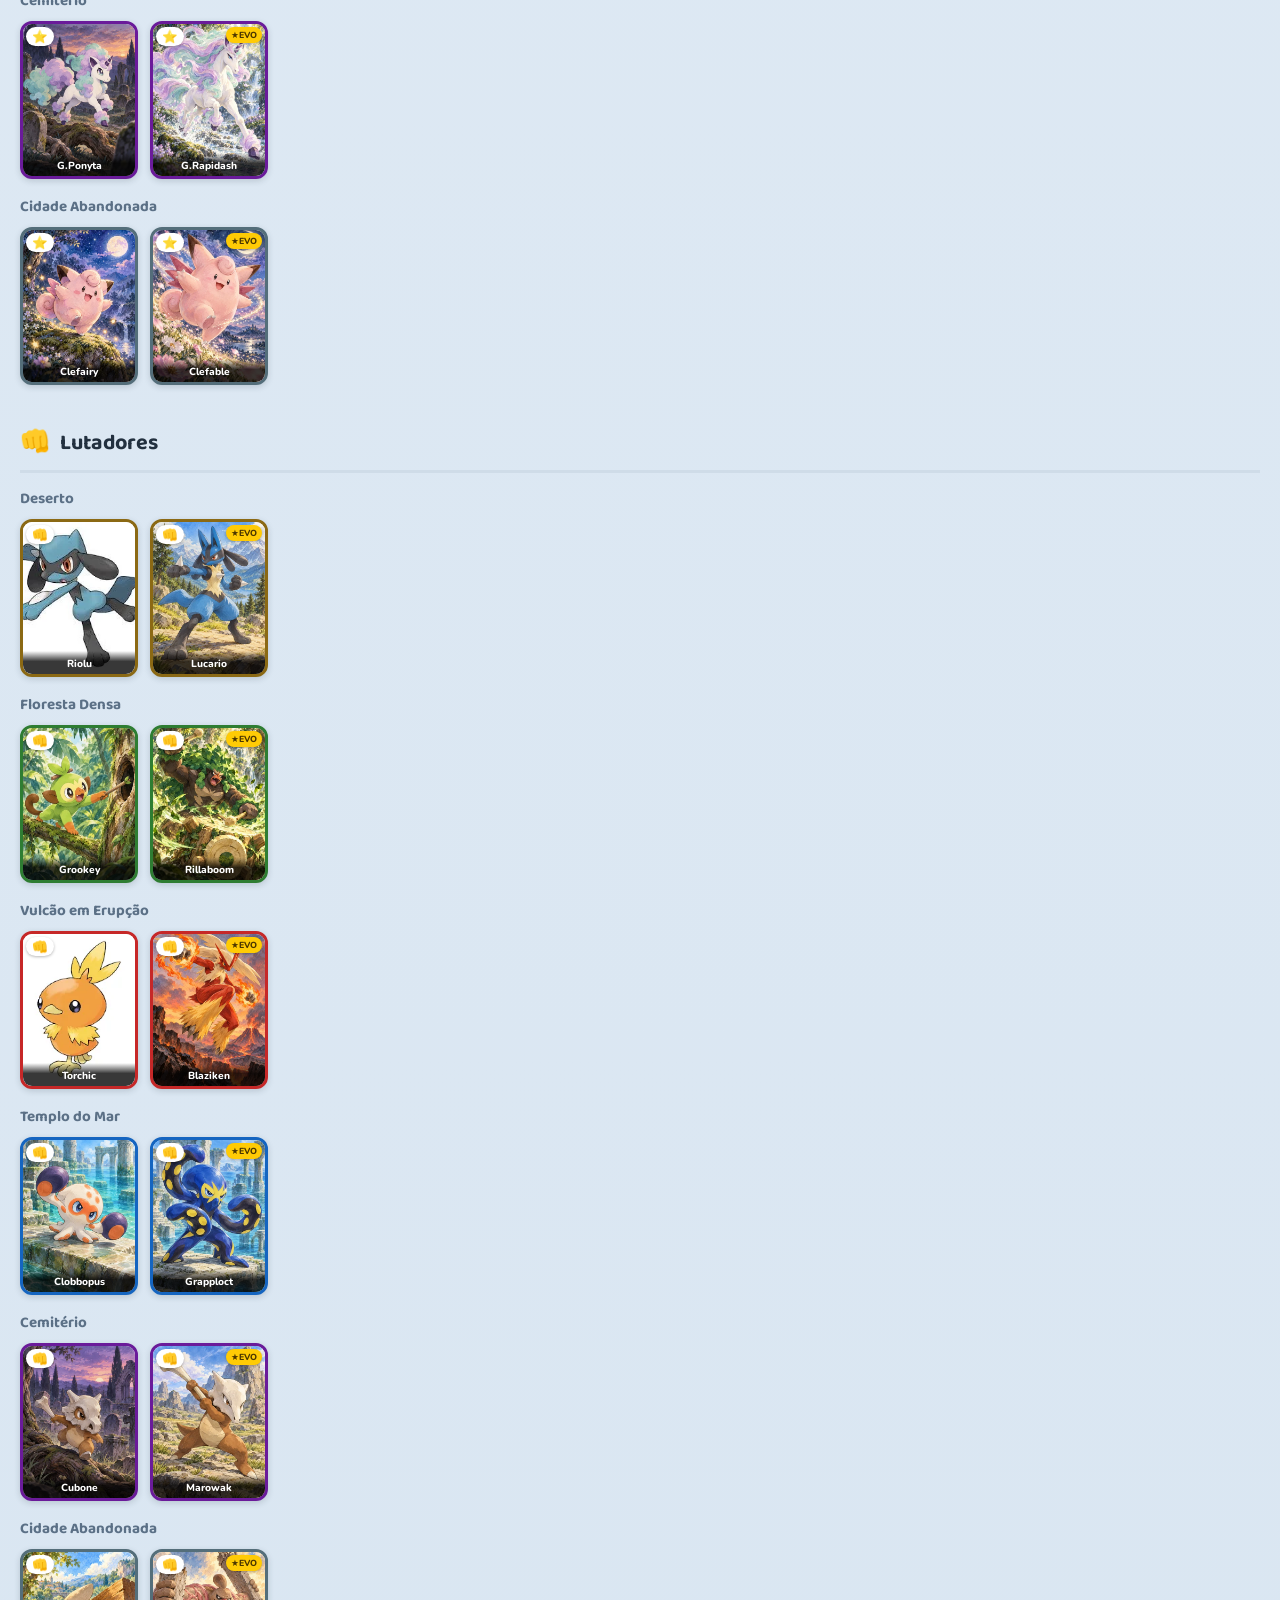
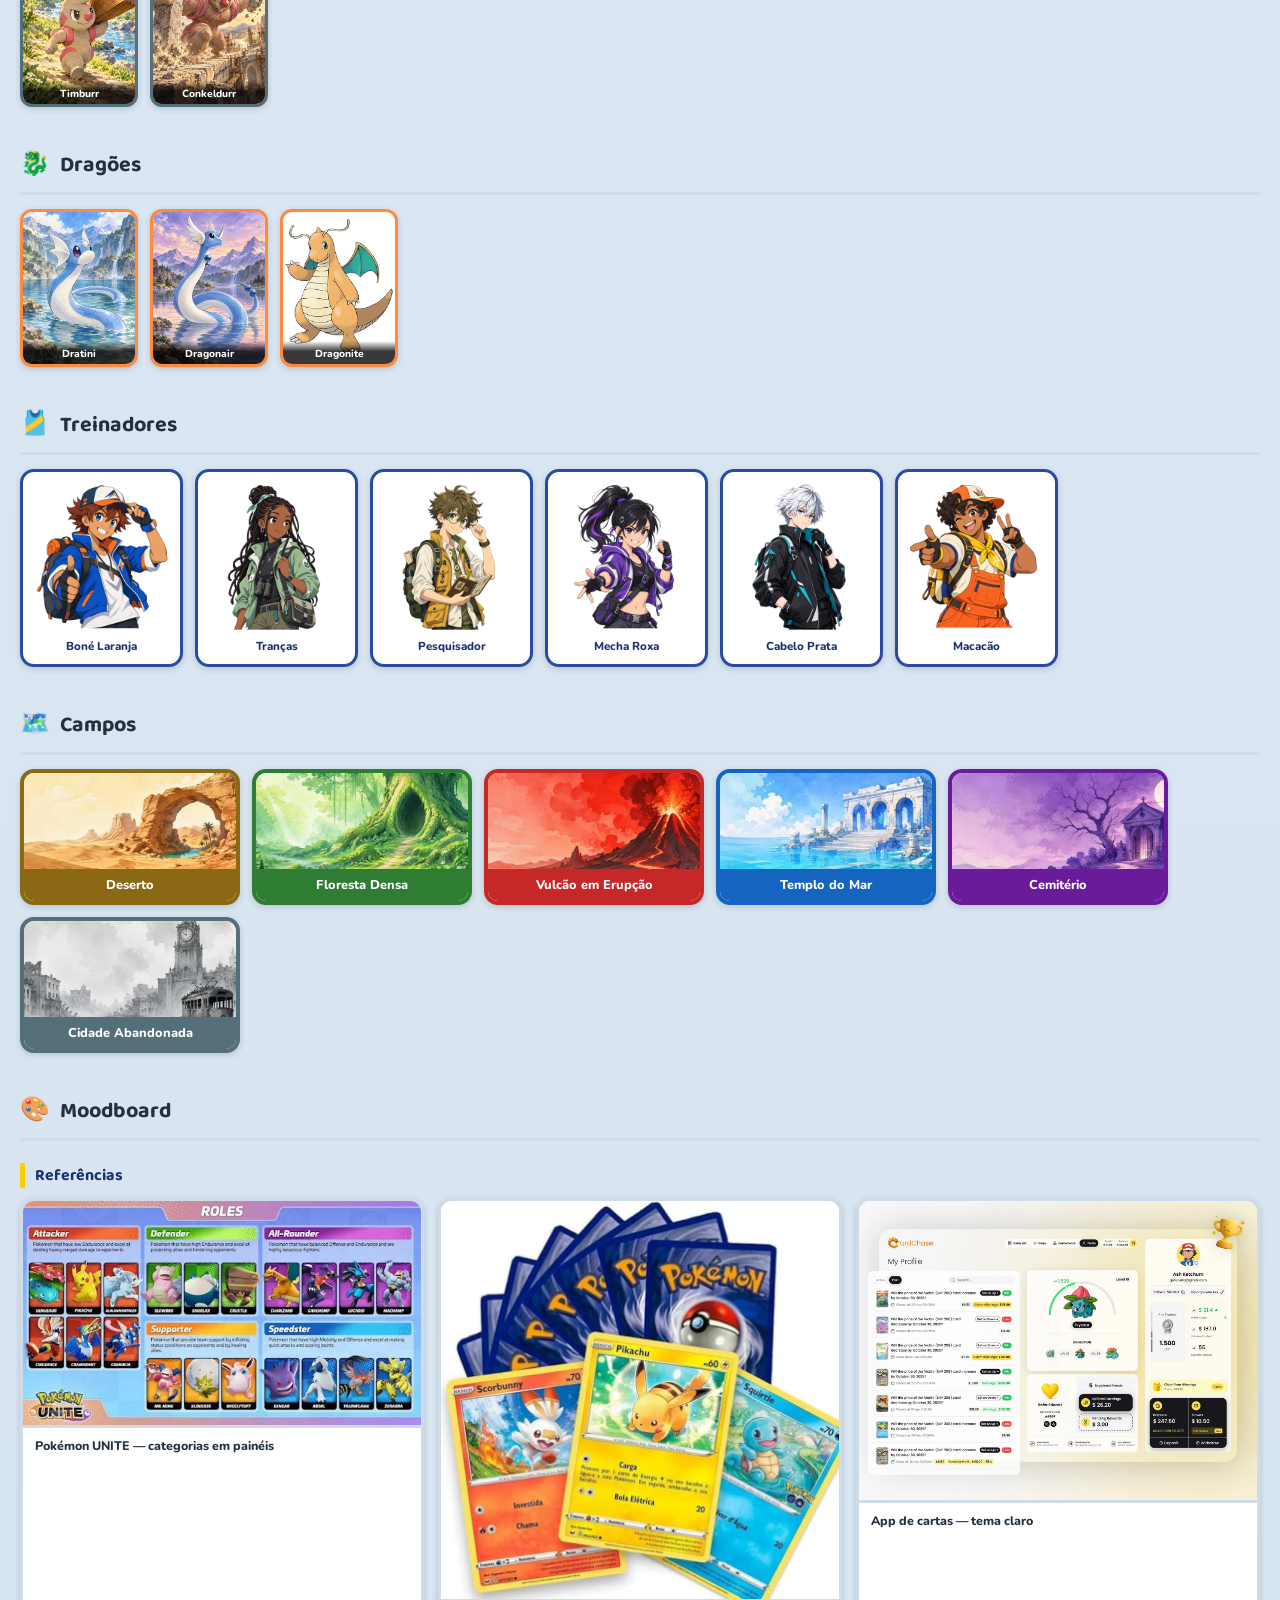
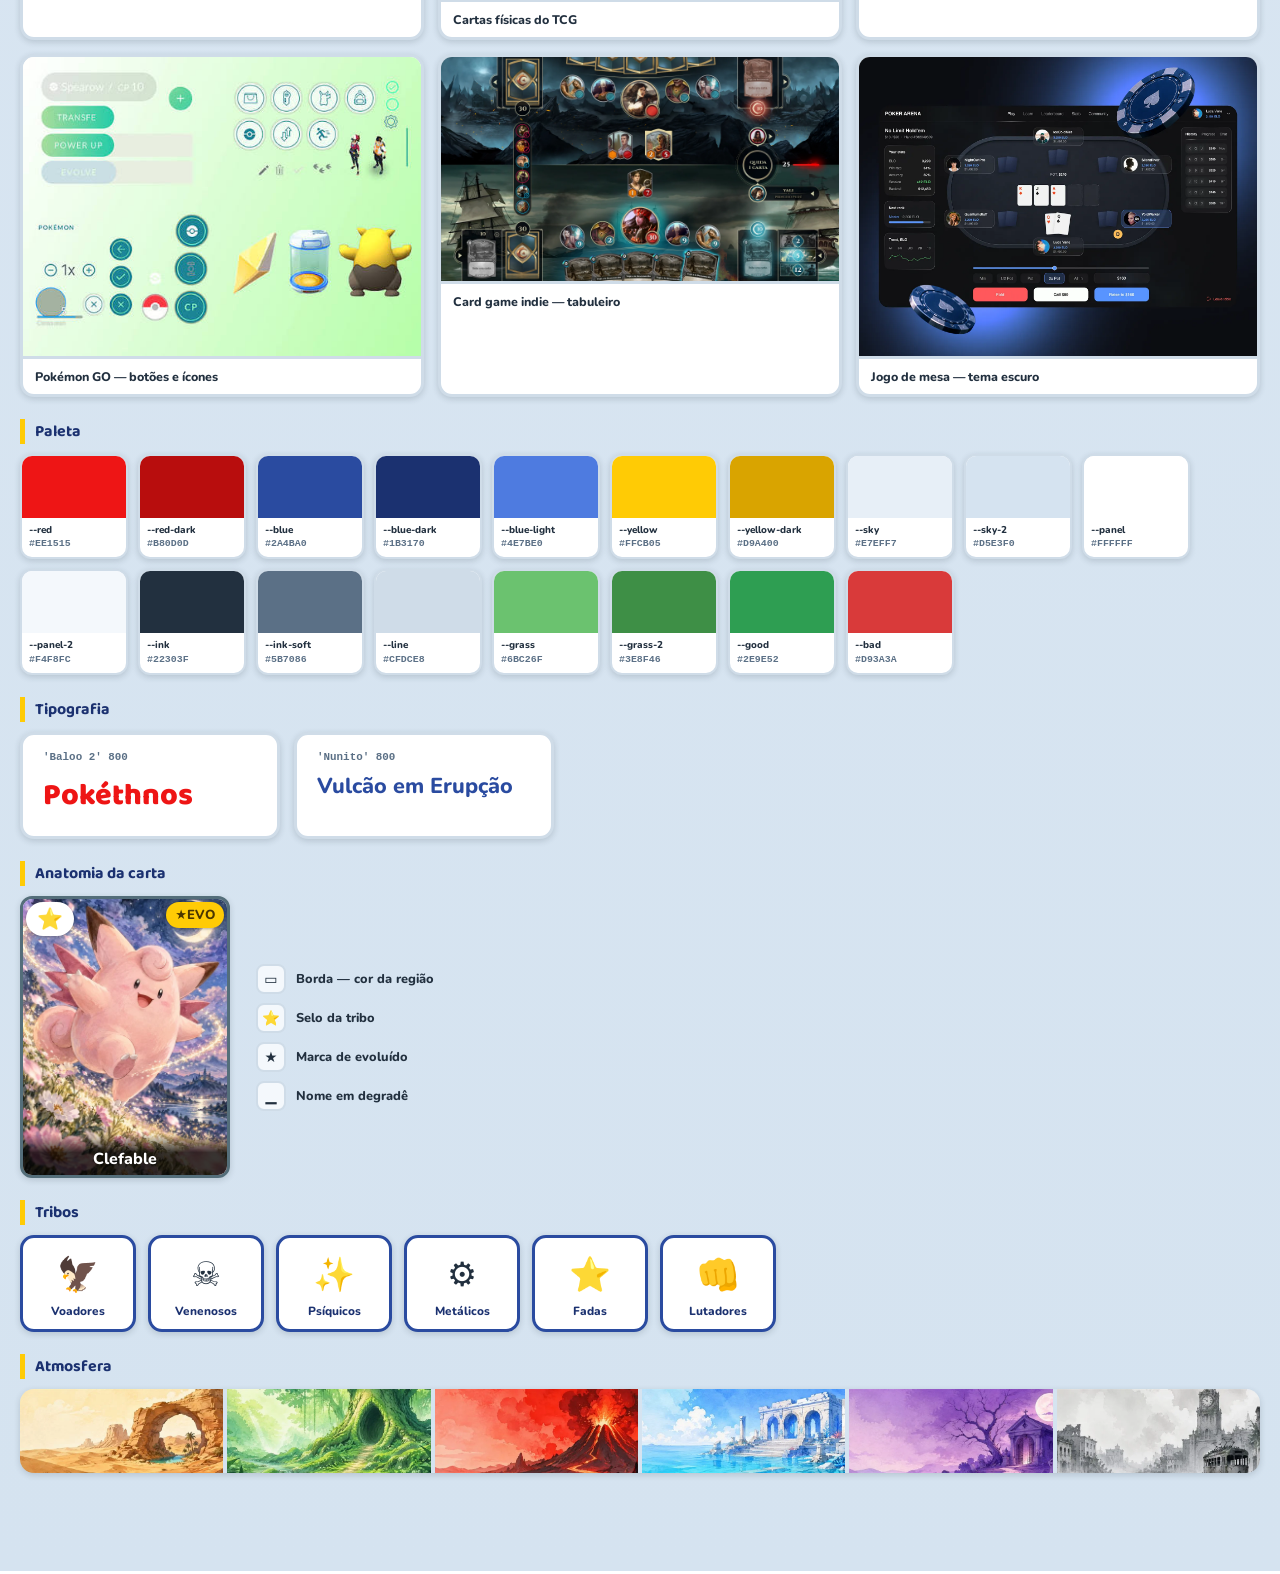
==== commit d3fbf005: "perf: todas as imagens em WebP" ====
--- a/cartas_pokethnos/cartas.html
+++ b/cartas_pokethnos/cartas.html
@@ -153,7 +153,7 @@
   .trainer {
     display: block;
     background-repeat: no-repeat;
-    background-image: url('../frontend/src/assets/treinadores.png');
+    background-image: url('../frontend/src/assets/treinadores.webp');
     flex-shrink: 0;
   }
 
@@ -404,25 +404,25 @@
 const DRAGOES = ['Dratini', 'Dragonair', 'Dragonite'];
 
 const IMAGENS = {
-  'Archen':'archen.png','Archeops':'archeops.webp','Combee':'combee.jpeg','Vespiquen':'vespiquen.jpeg',
-  'Fletchling':'fletchling.jpeg','Talonflame':'talonflame.jpeg','Wingull':'wingull.webp','Pelipper':'pelipper.webp',
-  'Vullaby':'vullaby.jpeg','Mandibuzz':'mandibuzz.jpeg','Doduo':'doduo.webp','Dodrio':'dodrio.png',
-  'Nidoran♂':'nidoran.jpeg','Nidoking':'nidoking.jpeg','Bulbasaur':'bulbasaur.jpeg','Venusaur':'venusaur.webp',
-  'Larvesta':'larvesta.png','Volcarona':'volcarona.jpeg','Tentacool':'tentacool.webp','Tentacruel':'tentacruel.jpeg',
-  'Gastly':'gastly.jpeg','Gengar':'gengar.jpeg','Grimer':'grimer.jpeg','Muk':'muk.jpeg',
-  'Baltoy':'baltoy.jpeg','Claydol':'claydol.webp','Exeggcute':'exeggcute.webp','Exeggutor':'exeggutor.webp',
-  'Fennekin':'fennekin.jpeg','Delphox':'delphox.png','Psyduck':'psyduck.png','Golduck':'golduck.jpeg',
-  'Misdreavus':'misdreavus.png','Mismagius':'mismagius.webp','Espurr':'espurr.jpeg','Meowstic':'meowstic.webp',
-  'A.Diglett':'alolan diglett.png','A.Dugtrio':'a.dugtrio.webp','Ferroseed':'ferroseed.jpeg','Ferrothorn':'ferrothorn.jpeg',
-  'Rolycoly':'rolycoly.jpeg','Coalossal':'coalossal.webp','Piplup':'piplup.jpeg','Empoleon':'empoleon.jpeg',
-  'Honedge':'honedge.webp','Aegislash':'aegislash.jpeg','Beldum':'beldum.webp','Metagross':'metagross.webp',
-  'Carbink':'carbink.png','Diancie':'diancie.webp','Cottonee':'cottonee.jpeg','Whimsicott':'whimsicott.webp',
-  'Litwick':'litwick.webp','Chandelure':'chandelure.webp','Popplio':'popplio.png','Primarina':'primarina.png',
-  'G.Ponyta':'galarian ponyta.jpeg','G.Rapidash':'g.rapidash.webp','Clefairy':'clefairy.webp','Clefable':'clefable.webp',
-  'Riolu':'riolu.jpeg','Lucario':'lucario.jpeg','Grookey':'grookey.png','Rillaboom':'rillaboom.webp',
-  'Torchic':'torchic.png','Blaziken':'blaziken.jpeg','Clobbopus':'clobbopus.jpeg','Grapploct':'grapploct.jpeg',
-  'Cubone':'cubone.jpeg','Marowak':'marowak.png','Timburr':'timburr.webp','Conkeldurr':'conkeldurr.webp',
-  'Dratini':'dratini.png','Dragonair':'dragonair.png','Dragonite':'dragonite.png',
+  'Archen':'archen.webp','Archeops':'archeops.webp','Combee':'combee.webp','Vespiquen':'vespiquen.webp',
+  'Fletchling':'fletchling.webp','Talonflame':'talonflame.webp','Wingull':'wingull.webp','Pelipper':'pelipper.webp',
+  'Vullaby':'vullaby.webp','Mandibuzz':'mandibuzz.webp','Doduo':'doduo.webp','Dodrio':'dodrio.webp',
+  'Nidoran♂':'nidoran-m.webp','Nidoking':'nidoking.webp','Bulbasaur':'bulbasaur.webp','Venusaur':'venusaur.webp',
+  'Larvesta':'larvesta.webp','Volcarona':'volcarona.webp','Tentacool':'tentacool.webp','Tentacruel':'tentacruel.webp',
+  'Gastly':'gastly.webp','Gengar':'gengar.webp','Grimer':'grimer.webp','Muk':'muk.webp',
+  'Baltoy':'baltoy.webp','Claydol':'claydol.webp','Exeggcute':'exeggcute.webp','Exeggutor':'exeggutor.webp',
+  'Fennekin':'fennekin.webp','Delphox':'delphox.webp','Psyduck':'psyduck.webp','Golduck':'golduck.webp',
+  'Misdreavus':'misdreavus.webp','Mismagius':'mismagius.webp','Espurr':'espurr.webp','Meowstic':'meowstic.webp',
+  'A.Diglett':'alolan diglett.webp','A.Dugtrio':'a.dugtrio.webp','Ferroseed':'ferroseed.webp','Ferrothorn':'ferrothorn.webp',
+  'Rolycoly':'rolycoly.webp','Coalossal':'coalossal.webp','Piplup':'piplup.webp','Empoleon':'empoleon.webp',
+  'Honedge':'honedge.webp','Aegislash':'aegislash.webp','Beldum':'beldum.webp','Metagross':'metagross.webp',
+  'Carbink':'carbink.webp','Diancie':'diancie.webp','Cottonee':'cottonee.webp','Whimsicott':'whimsicott.webp',
+  'Litwick':'litwick.webp','Chandelure':'chandelure.webp','Popplio':'popplio.webp','Primarina':'primarina.webp',
+  'G.Ponyta':'g.ponyta.webp','G.Rapidash':'g.rapidash.webp','Clefairy':'clefairy.webp','Clefable':'clefable.webp',
+  'Riolu':'riolu.webp','Lucario':'lucario.webp','Grookey':'grookey.webp','Rillaboom':'rillaboom.webp',
+  'Torchic':'torchic.webp','Blaziken':'blaziken.webp','Clobbopus':'clobbopus.webp','Grapploct':'grapploct.webp',
+  'Cubone':'cubone.webp','Marowak':'marowak.webp','Timburr':'timburr.webp','Conkeldurr':'conkeldurr.webp',
+  'Dratini':'dratini.webp','Dragonair':'dragonair.webp','Dragonite':'dragonite.webp',
 };
 
 const TRAINER_COLS = 3, TRAINER_ROWS = 2;
@@ -546,7 +546,7 @@
 
     const img = document.createElement('img');
     img.className = 'campo-img';
-    img.src = DIR_BIOMAS + regiao.id + '.jpg';
+    img.src = DIR_BIOMAS + regiao.id + '.webp';
     img.alt = regiao.nome;
     img.loading = 'lazy';
     item.appendChild(img);
@@ -708,7 +708,7 @@
   const alvo = document.getElementById('faixa-campos');
   REGIOES.forEach((regiao) => {
     const img = document.createElement('img');
-    img.src = DIR_BIOMAS + regiao.id + '.jpg';
+    img.src = DIR_BIOMAS + regiao.id + '.webp';
     img.alt = regiao.nome;
     img.loading = 'lazy';
     alvo.appendChild(img);
